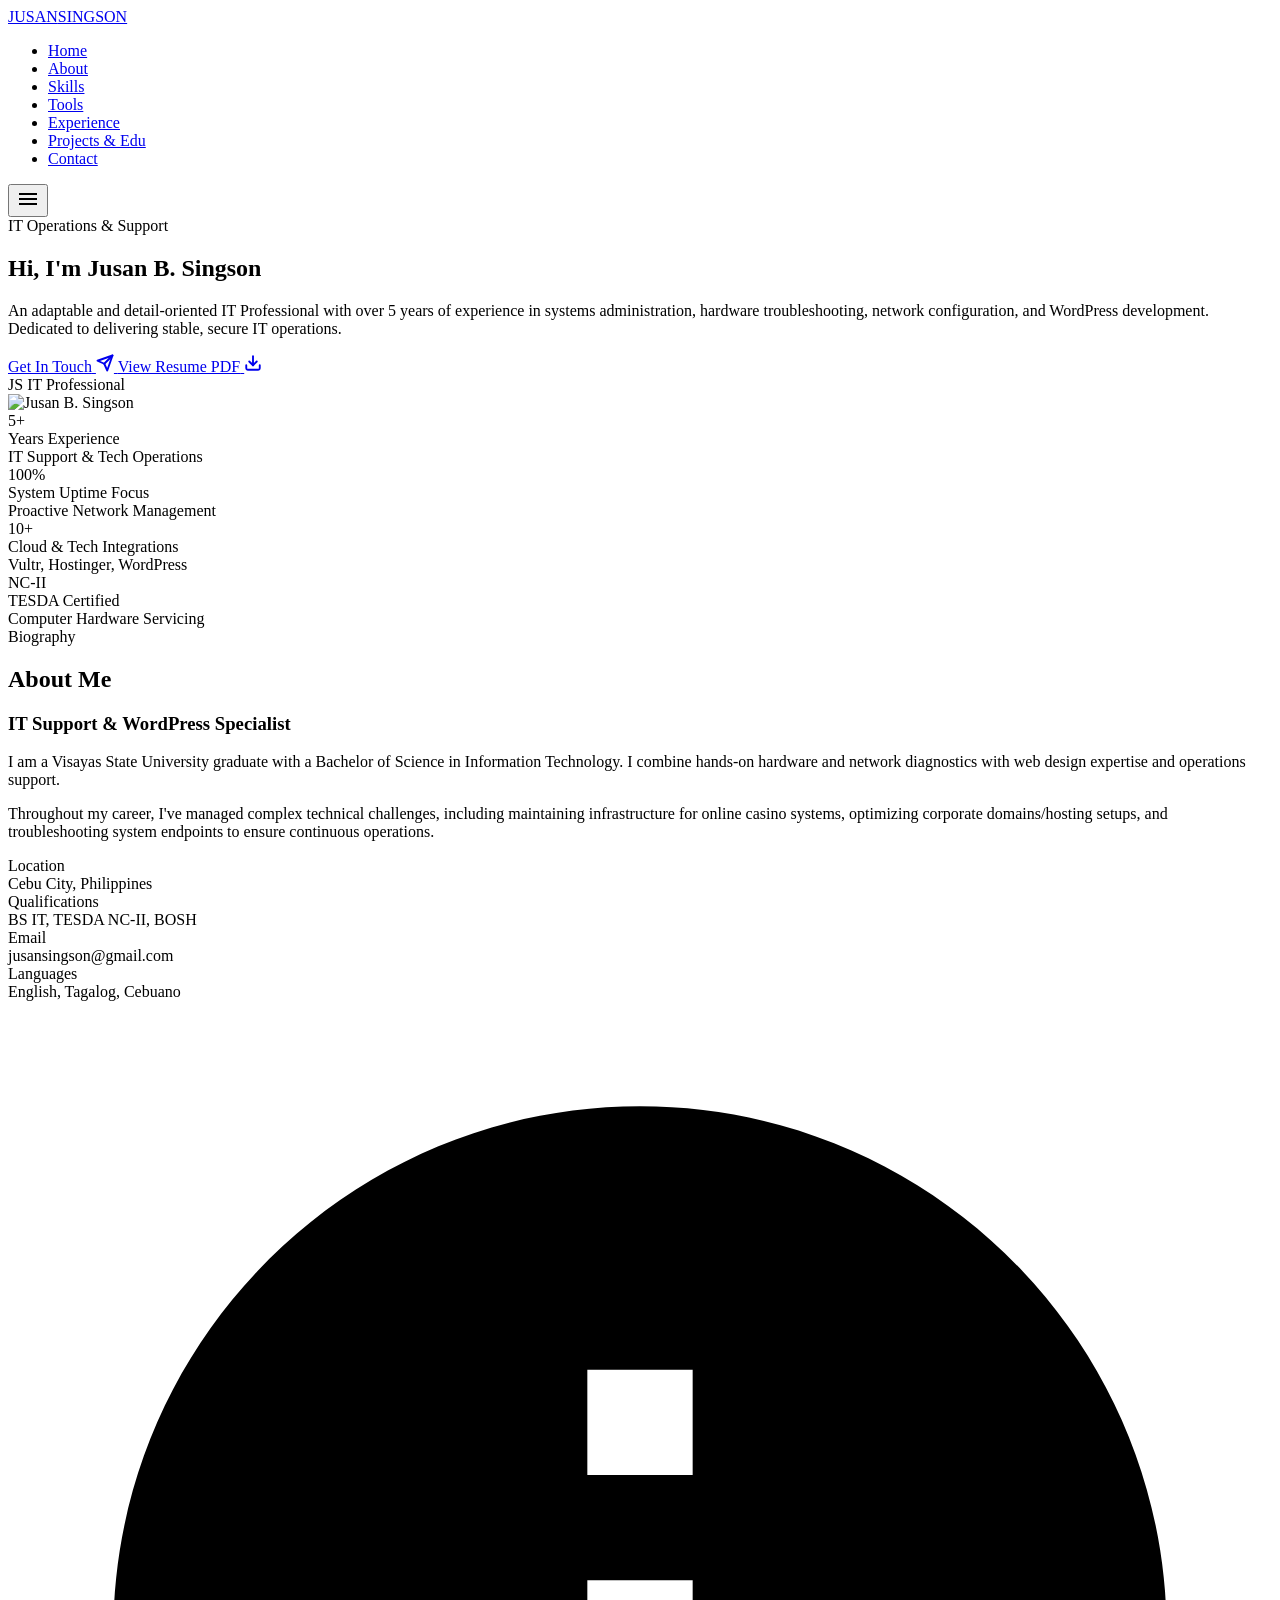
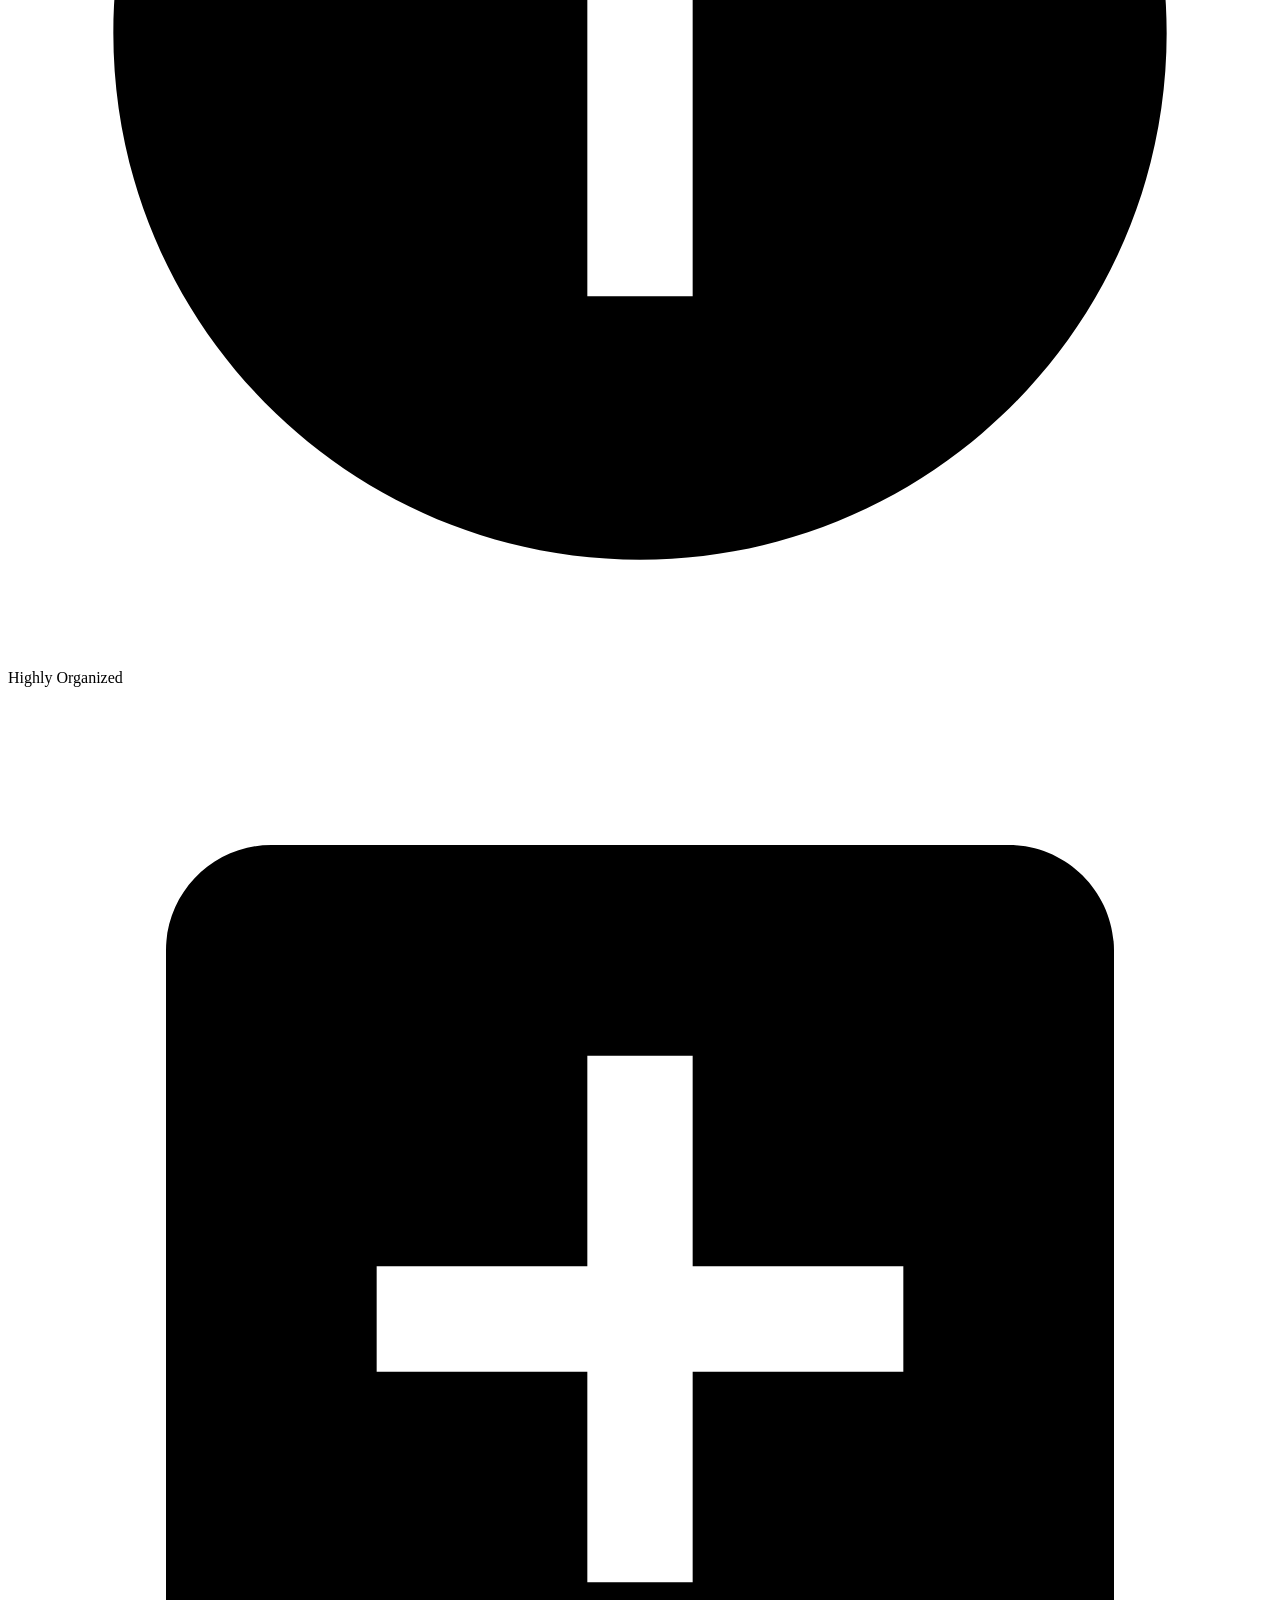
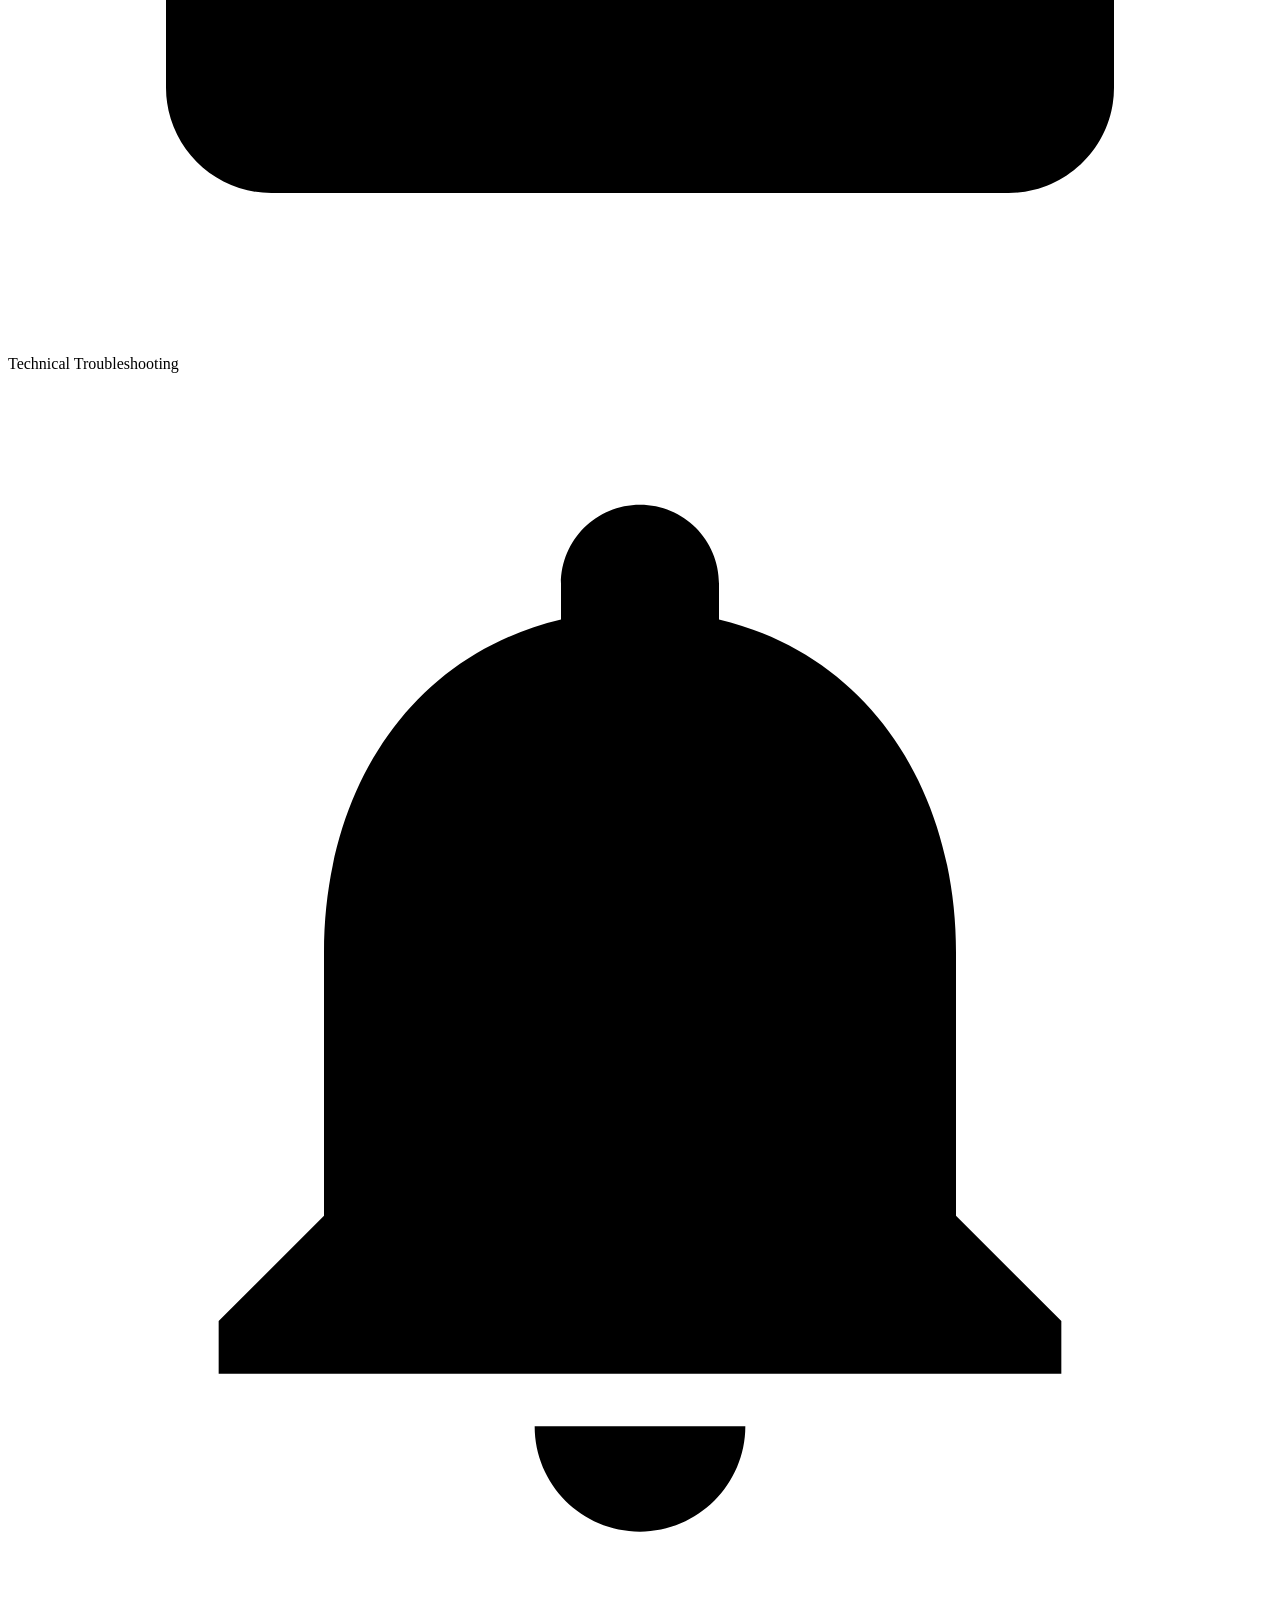
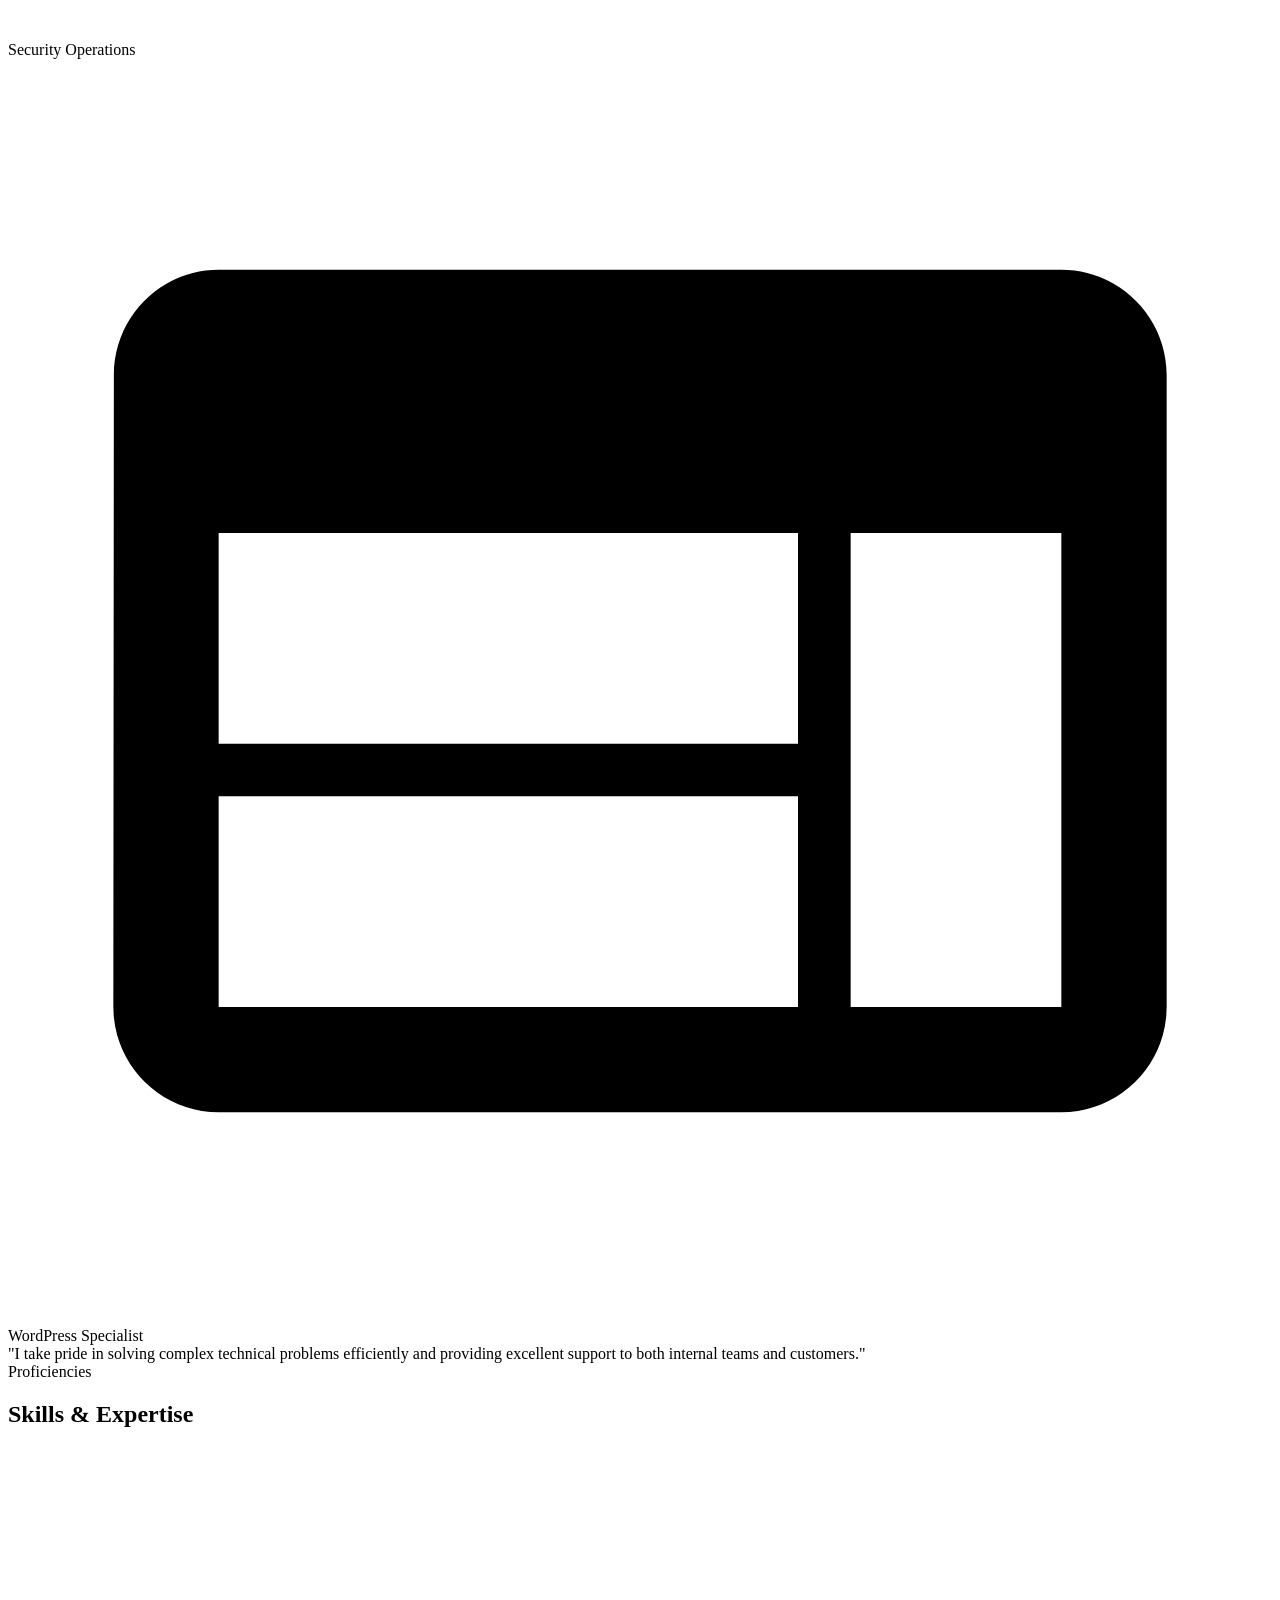
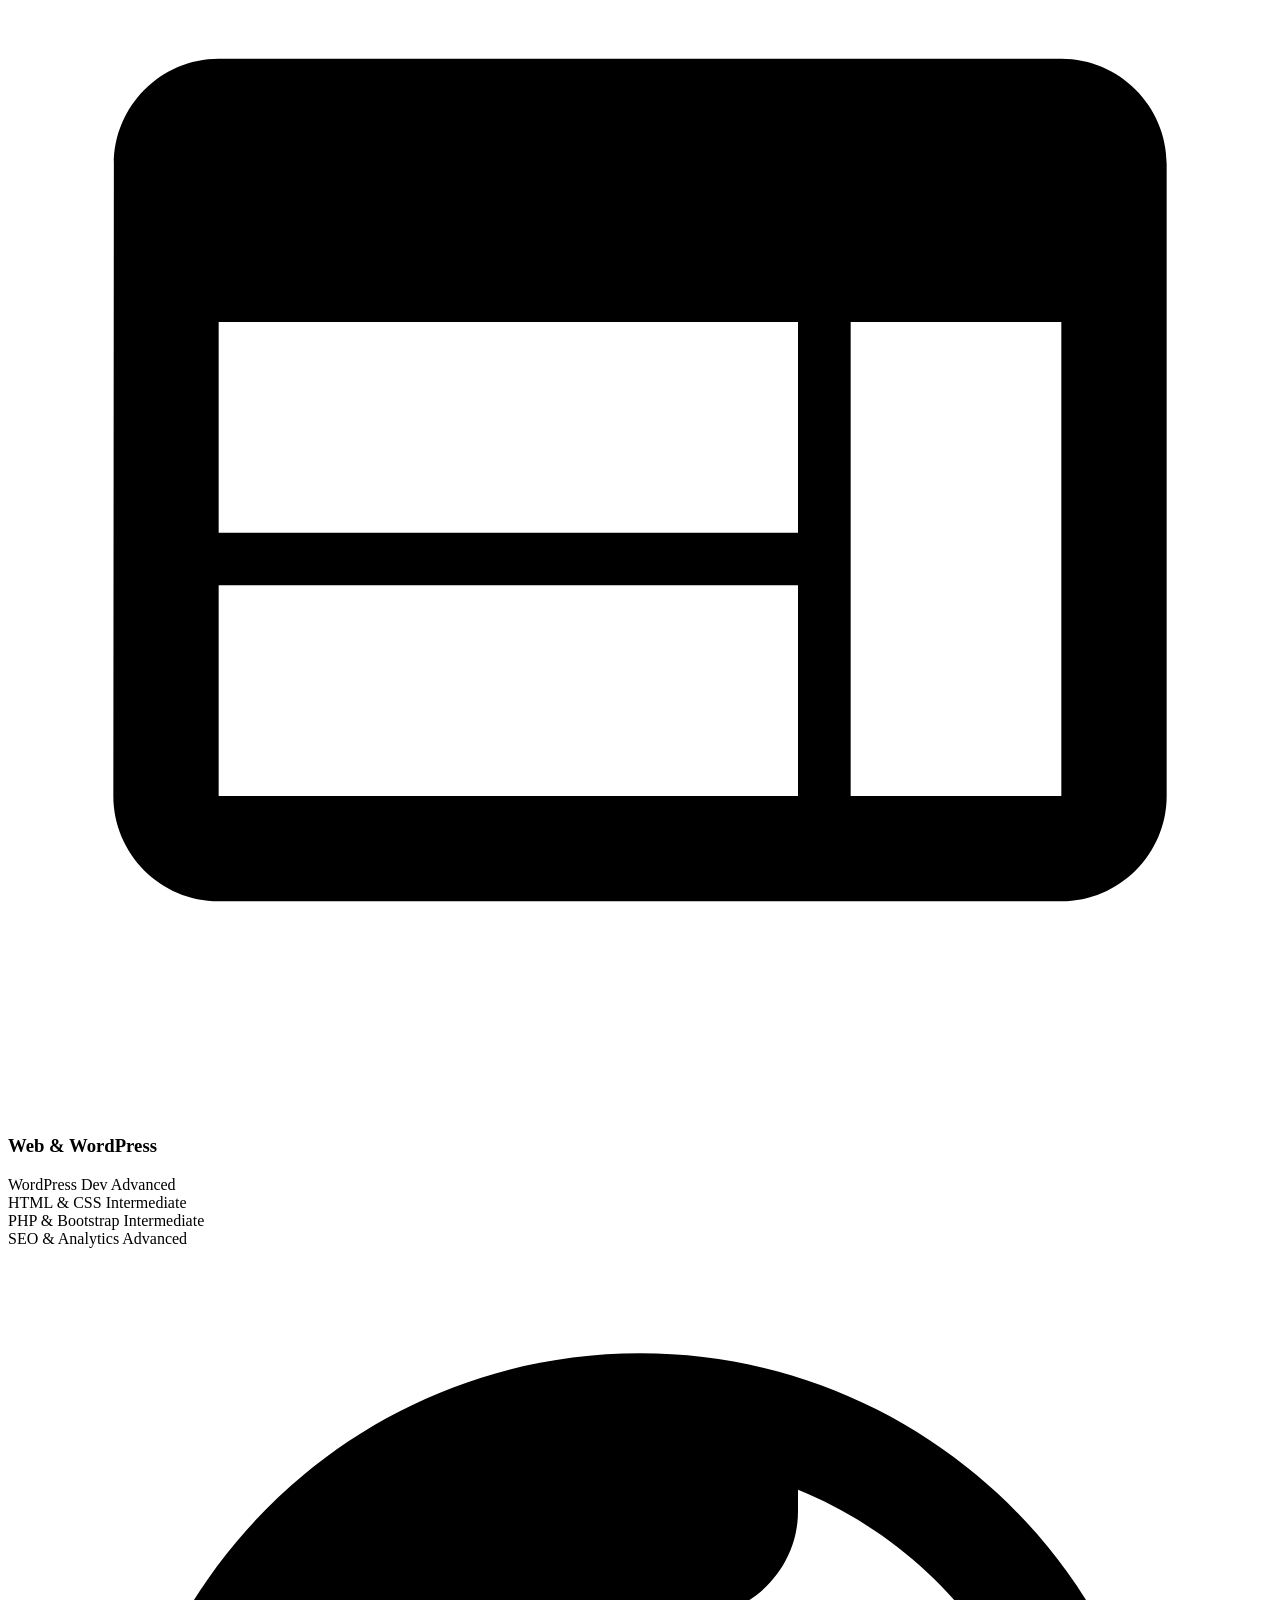
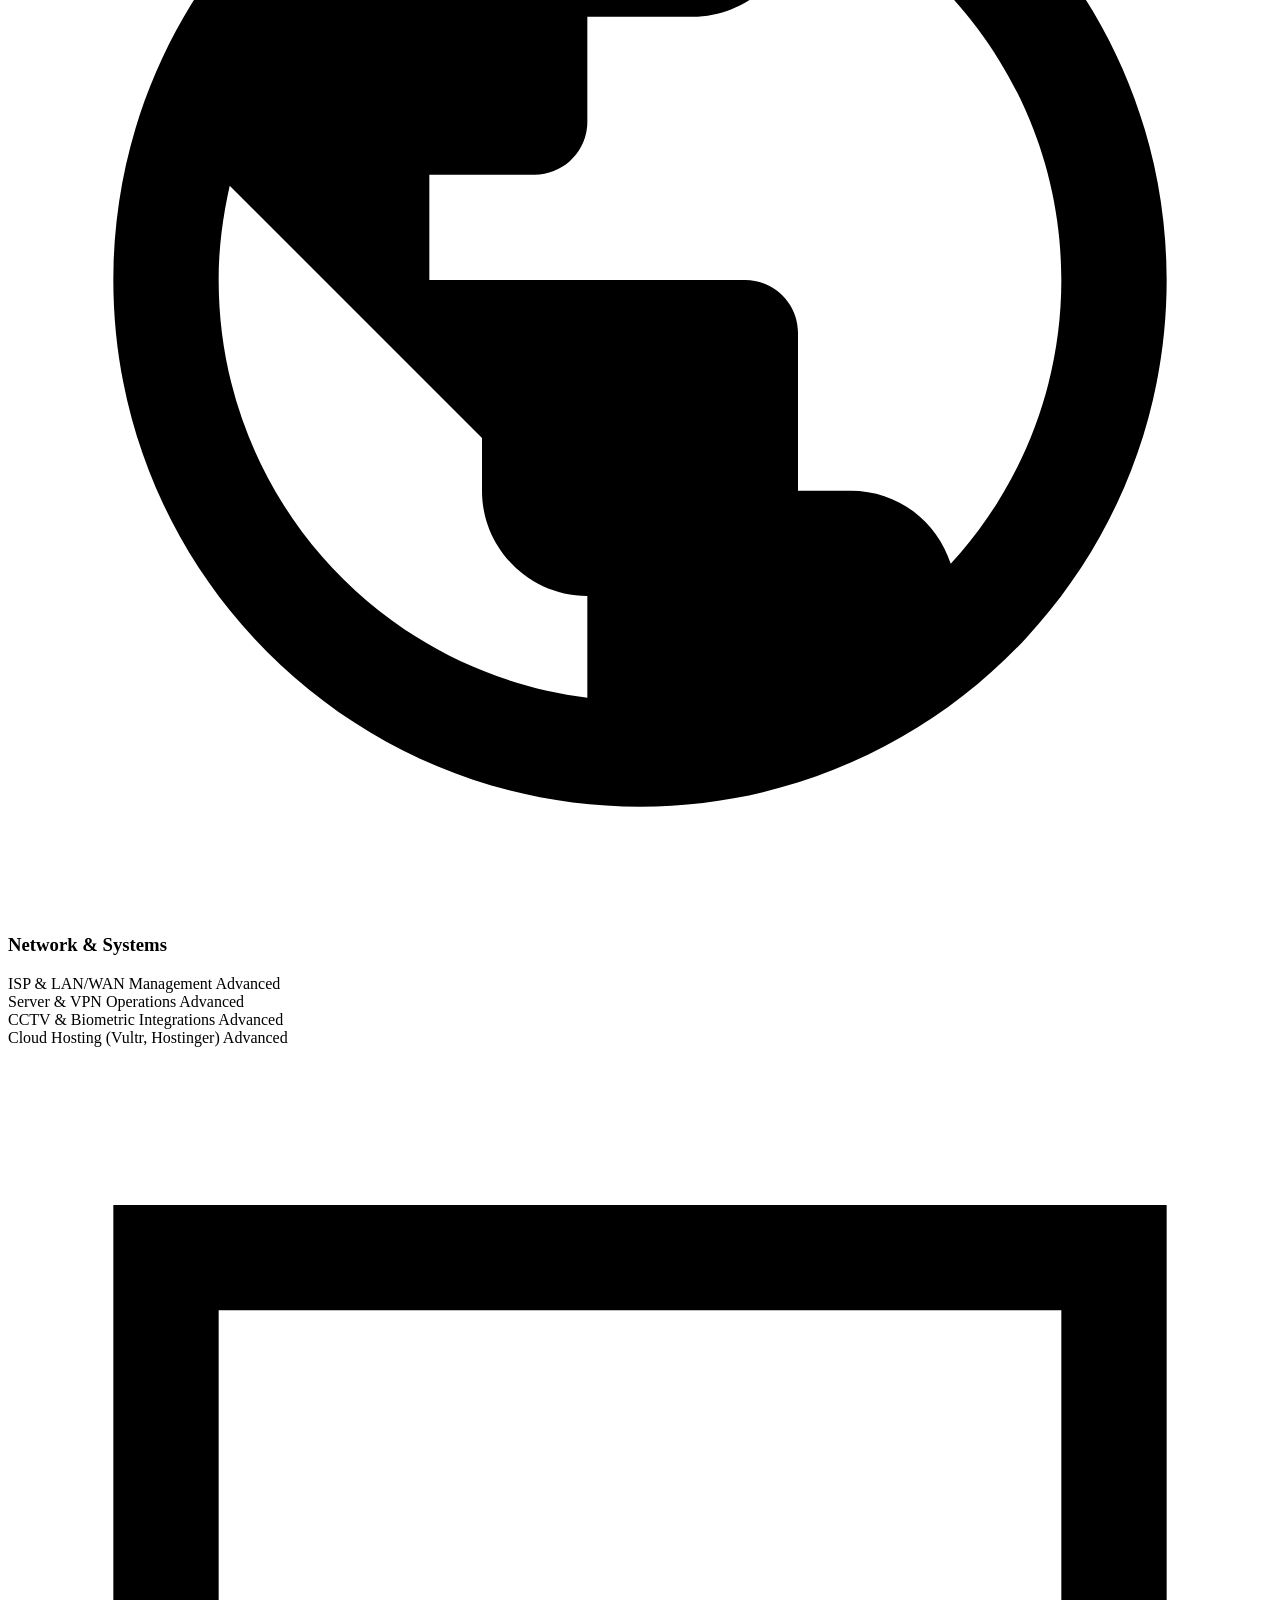
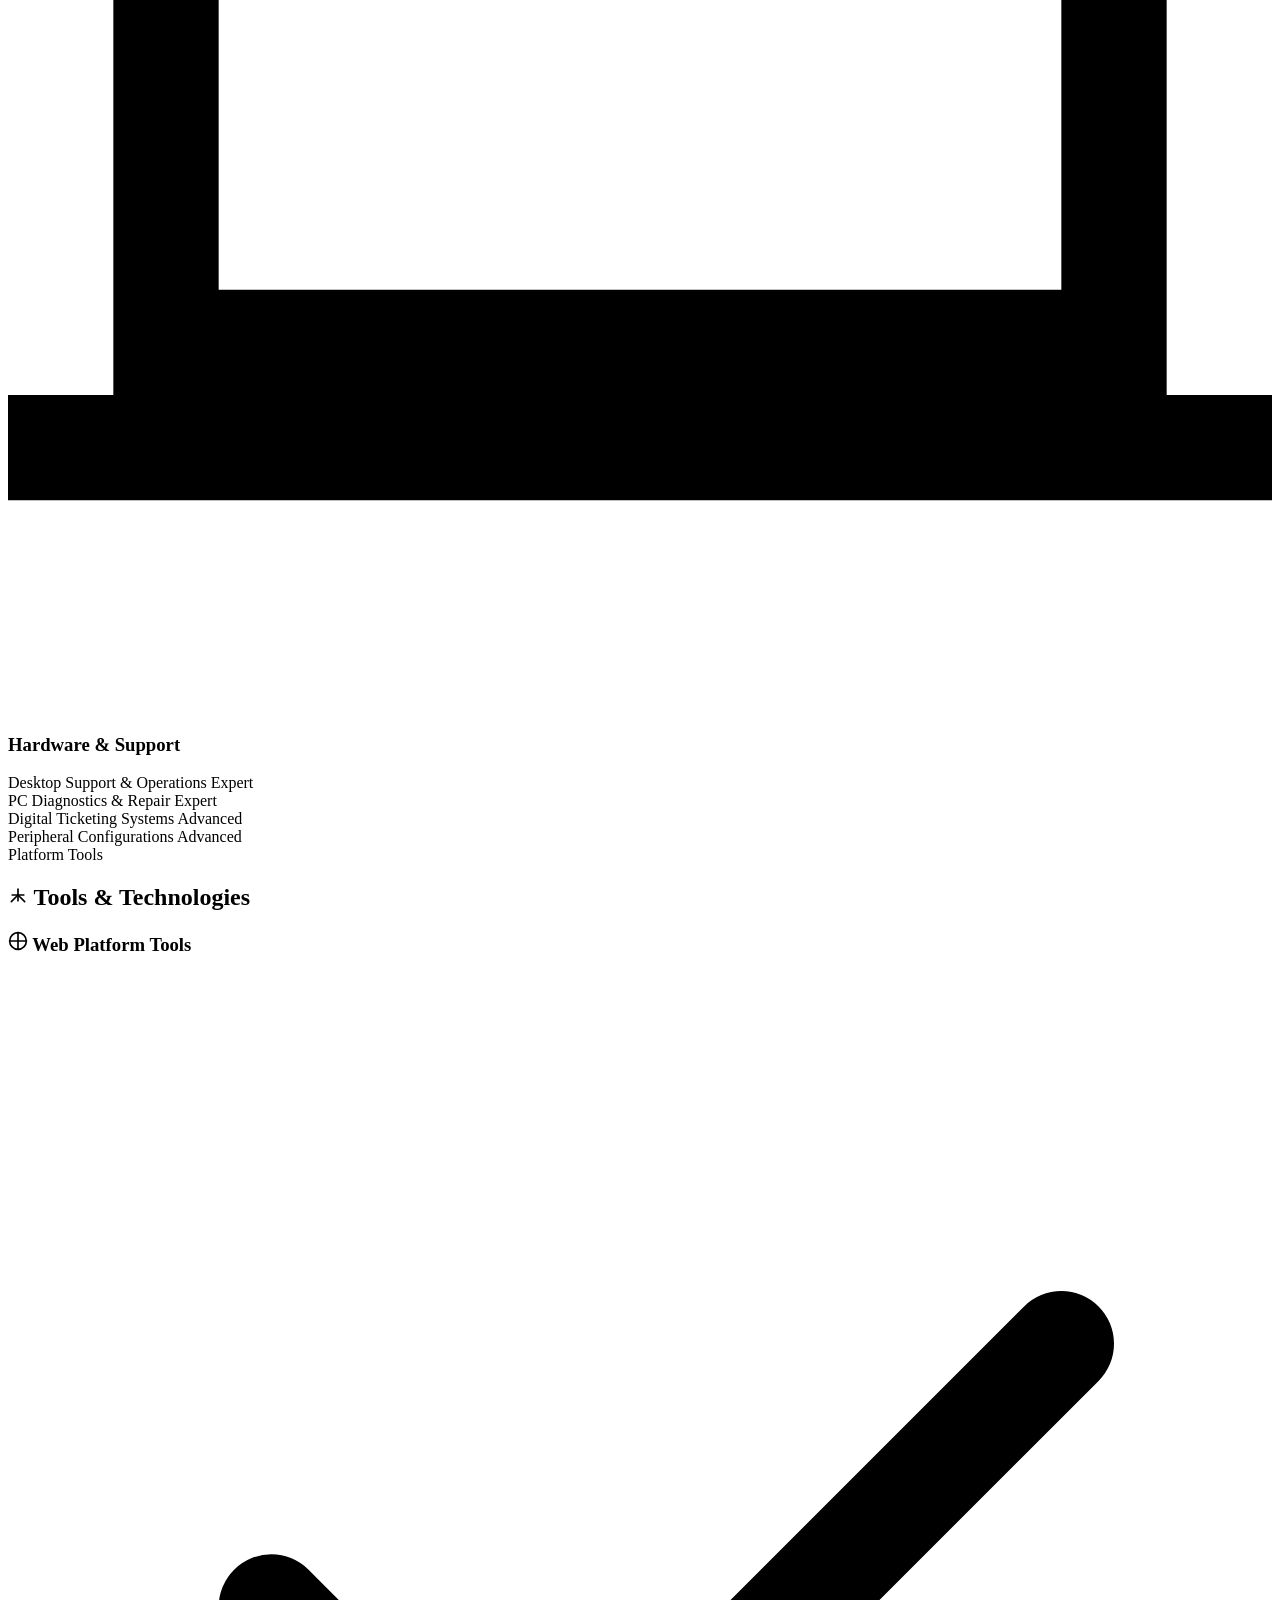
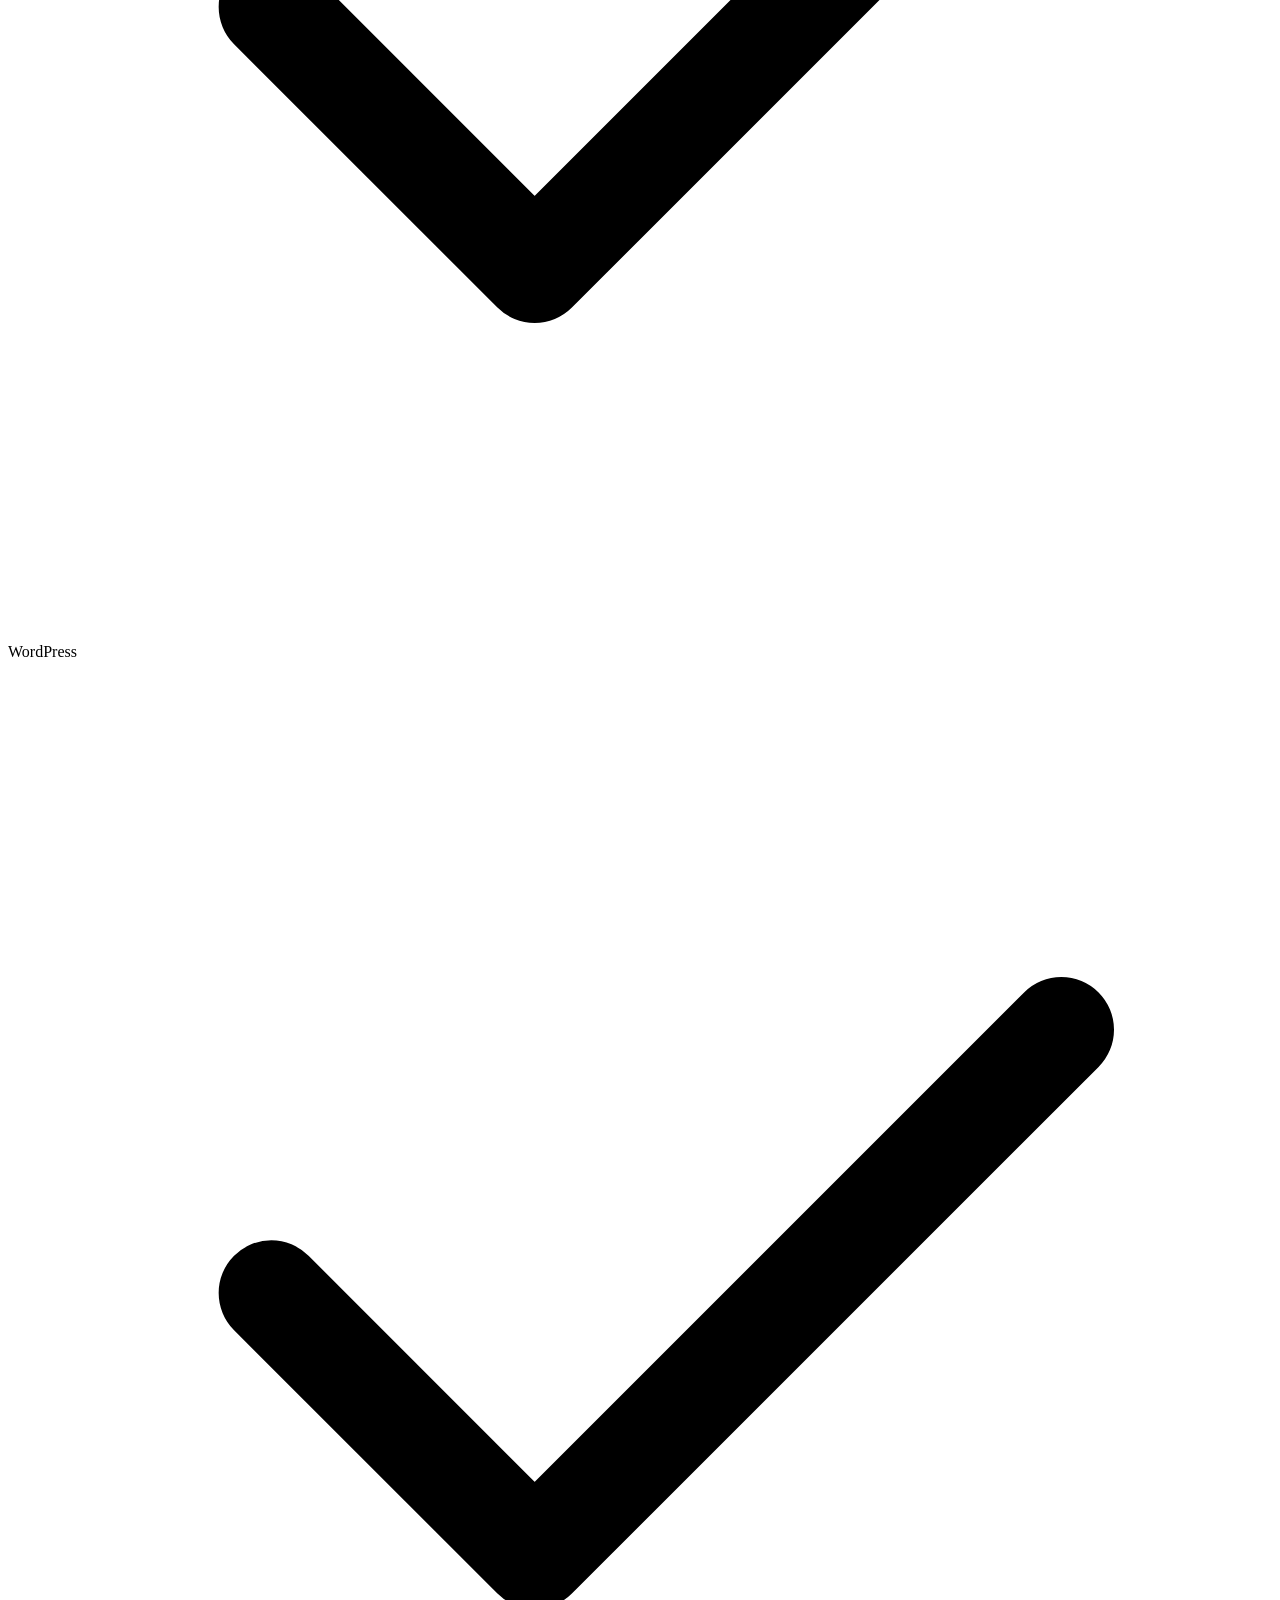
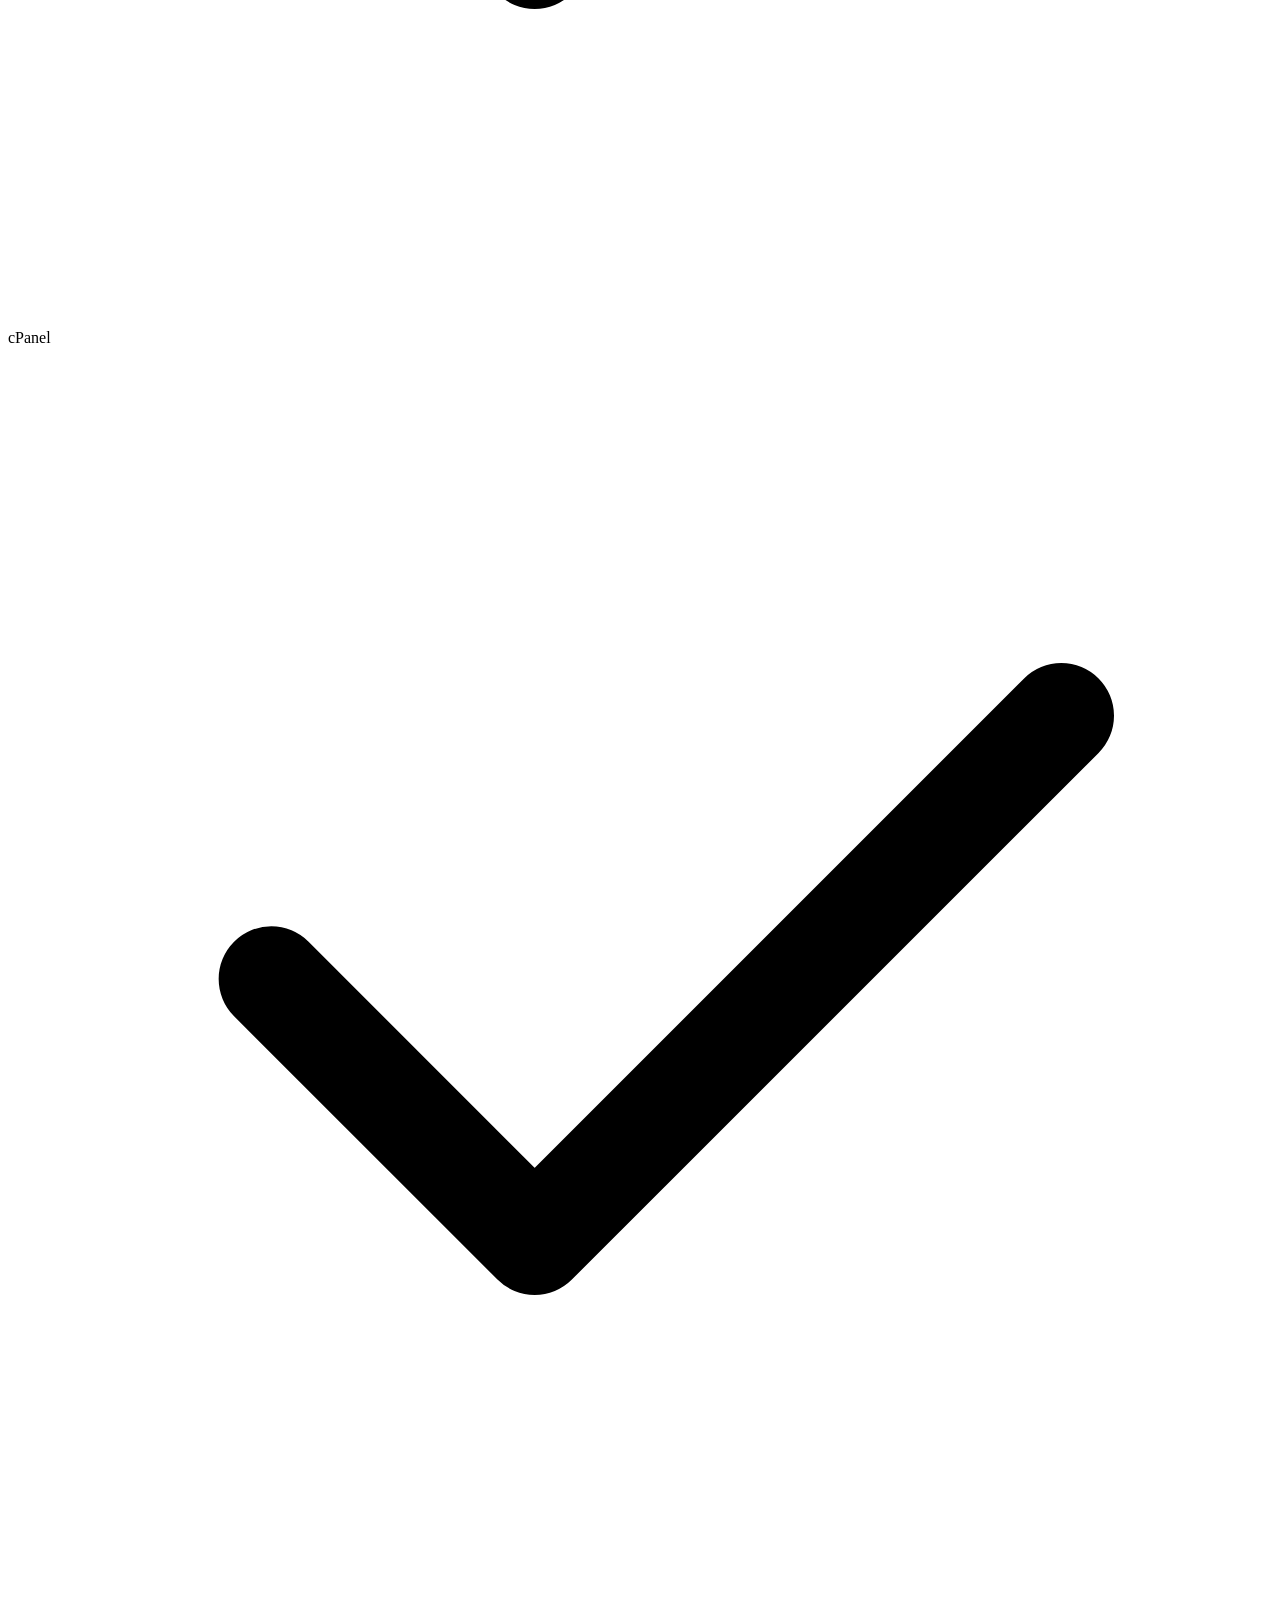
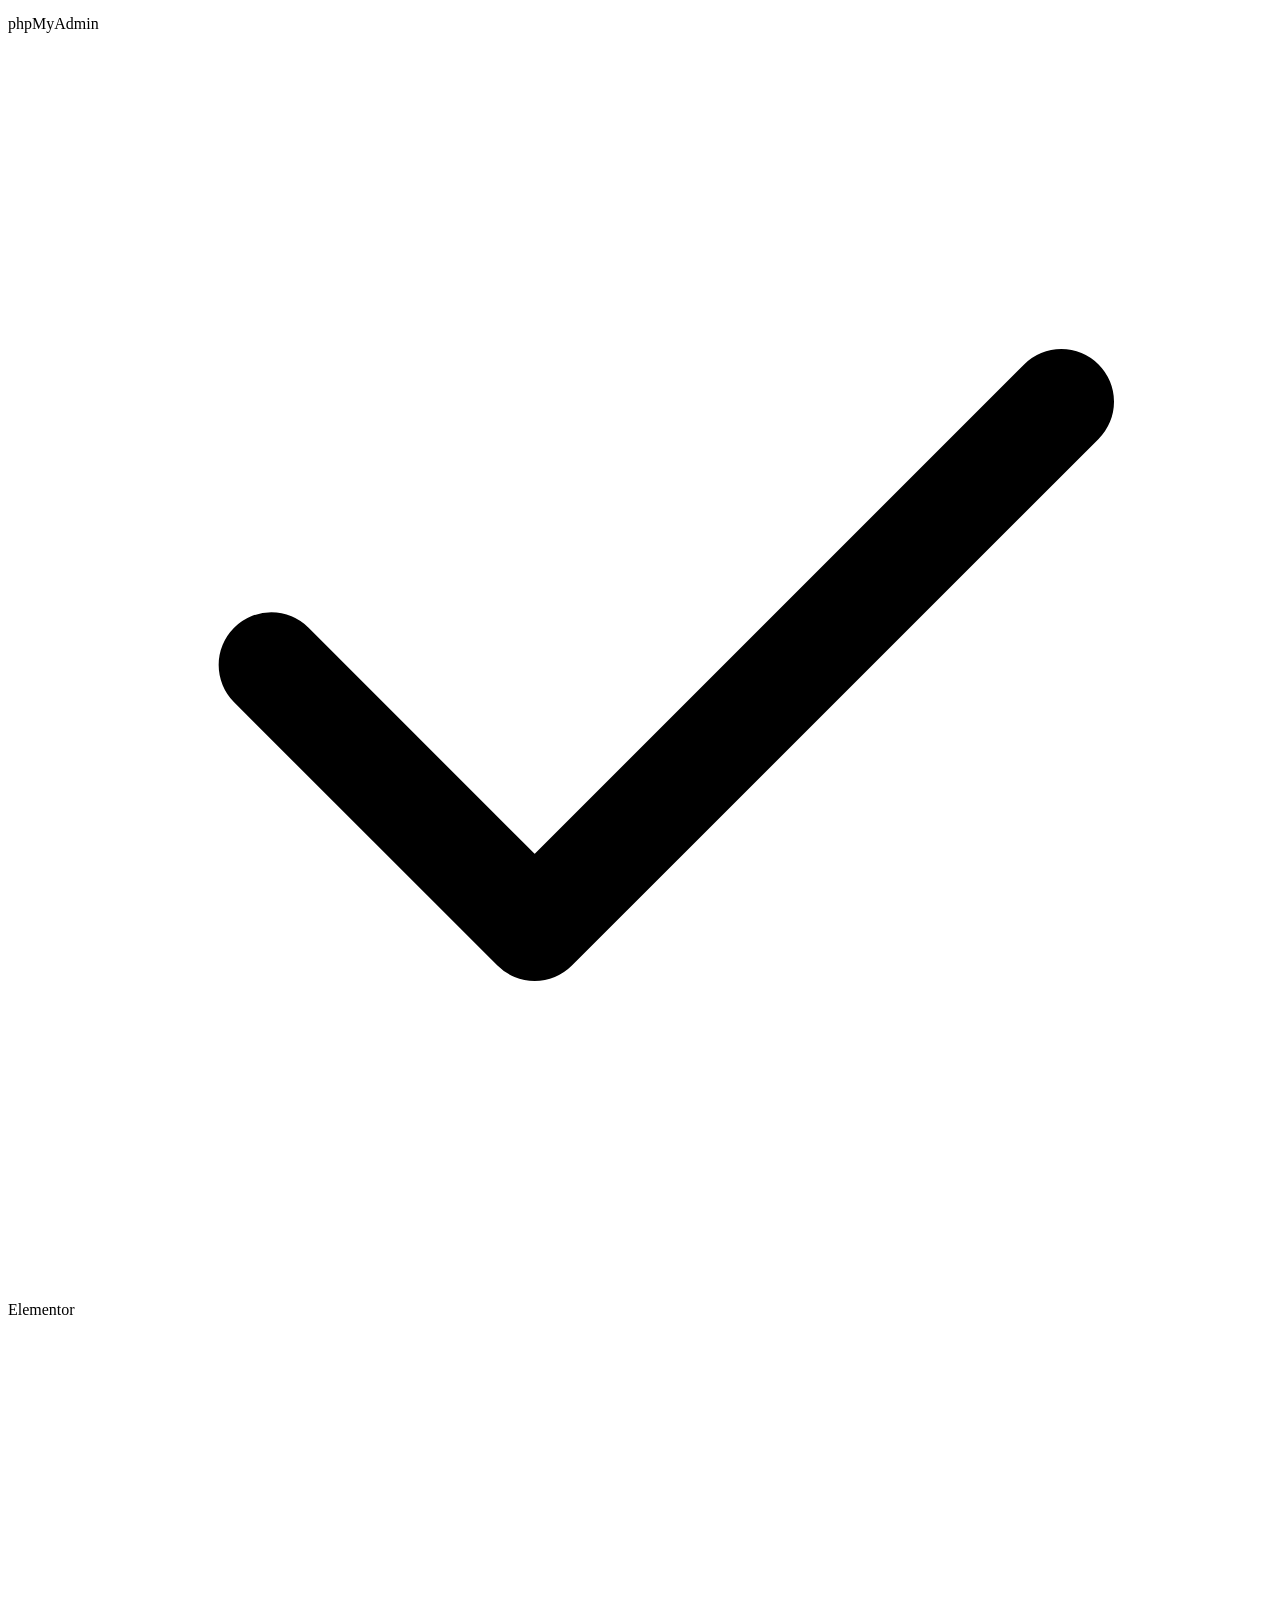
==== index.html @ 46b4c255 "Update index.html" ====
<!DOCTYPE html>
<html lang="en">
<head>
    <meta charset="UTF-8">
    <meta name="viewport" content="width=device-width, initial-scale=1.0">
    <title>Jusan B. Singson | Portfolio & Resume</title>
    <meta name="description" content="Portfolio of Jusan B. Singson, an experienced IT Professional specializing in IT support, systems administration, website management, and network operations.">
    <!-- CSS stylesheet -->
    <link rel="stylesheet" href="style.css">
</head>
<body>

    <!-- Header Navigation -->
    <header class="header" id="header">
        <div class="container">
            <a href="#hero" class="logo" id="nav-logo">
                <span>JUSAN</span>SINGSON
                <span class="logo-dot"></span>
            </a>
            
            <nav>
                <ul class="nav-menu" id="nav-menu">
                    <li><a href="#hero" class="nav-link active">Home</a></li>
                    <li><a href="#about" class="nav-link">About</a></li>
                    <li><a href="#skills" class="nav-link">Skills</a></li>
                    <li><a href="#tools" class="nav-link">Tools</a></li>
                    <li><a href="#experience" class="nav-link">Experience</a></li>
                    <li><a href="#projects" class="nav-link">Projects & Edu</a></li>
                    <li><a href="#contact" class="nav-link">Contact</a></li>
                </ul>
            </nav>
            
            <button class="nav-toggle" id="nav-toggle" aria-label="Toggle Menu">
                <svg viewBox="0 0 24 24" width="24" height="24">
                    <path d="M3 18h18v-2H3v2zm0-5h18v-2H3v2zm0-7v2h18V6H3z" fill="currentColor"/>
                </svg>
            </button>
        </div>
    </header>

    <!-- Hero Section -->
    <section class="hero" id="hero">
        <div class="container">
            <div class="hero-grid">
                <div class="hero-content">
                    <span class="hero-badge">IT Operations & Support</span>
                    <h1 class="hero-name">Hi, I'm <span>Jusan B. Singson</span></h1>
                    <div class="hero-title-typing" id="hero-title-typing">
                        <!-- Typing animation text inserted by JS -->
                        <span class="typing-text"></span><span class="typing-cursor"></span>
                    </div>
                    <p class="hero-description">
                        An adaptable and detail-oriented IT Professional with over 5 years of experience in systems administration, hardware troubleshooting, network configuration, and WordPress development. Dedicated to delivering stable, secure IT operations.
                    </p>
                    <div class="hero-ctas">
                        <a href="#contact" class="btn btn-primary" id="cta-contact">
                            <span>Get In Touch</span>
                            <svg viewBox="0 0 24 24" width="18" height="18" fill="none" stroke="currentColor" stroke-width="2.5" stroke-linecap="round" stroke-linejoin="round">
                                <line x1="22" y1="2" x2="11" y2="13"></line>
                                <polygon points="22 2 15 22 11 13 2 9 22 2"></polygon>
                            </svg>
                        </a>
                        <a href="JUSAN SINGSON - RESUME (2).pdf" class="btn btn-secondary" target="_blank" id="cta-resume">
                            <span>View Resume PDF</span>
                            <svg viewBox="0 0 24 24" width="18" height="18" fill="none" stroke="currentColor" stroke-width="2.5" stroke-linecap="round" stroke-linejoin="round">
                                <path d="M21 15v4a2 2 0 0 1-2 2H5a2 2 0 0 1-2-2v-4"></path>
                                <polyline points="7 10 12 15 17 10"></polyline>
                                <line x1="12" y1="15" x2="12" y2="3"></line>
                            </svg>
                        </a>
                    </div>
                </div>
                <div class="hero-visual">
                    <div class="avatar-wrapper">
                        <div class="avatar-inner">
                            <div class="avatar-fallback" id="avatar-fallback">
                                <span class="avatar-initials">JS</span>
                                <span class="avatar-sub">IT Professional</span>
                            </div>
                            <img src="profile.png" alt="Jusan B. Singson" class="avatar-img" id="profile-avatar">
                        </div>
                    </div>
                </div>
            </div>
        </div>
    </section>

    <!-- Quick Stats Section -->
    <div class="quick-stats container">
        <div class="stats-grid">
            <div class="stat-card">
                <div class="stat-num">5+</div>
                <div class="stat-label">Years Experience</div>
                <div class="stat-desc">IT Support & Tech Operations</div>
            </div>
            <div class="stat-card">
                <div class="stat-num">100%</div>
                <div class="stat-label">System Uptime Focus</div>
                <div class="stat-desc">Proactive Network Management</div>
            </div>
            <div class="stat-card">
                <div class="stat-num">10+</div>
                <div class="stat-label">Cloud & Tech Integrations</div>
                <div class="stat-desc">Vultr, Hostinger, WordPress</div>
            </div>
            <div class="stat-card">
                <div class="stat-num">NC-II</div>
                <div class="stat-label">TESDA Certified</div>
                <div class="stat-desc">Computer Hardware Servicing</div>
            </div>
        </div>
    </div>

    <!-- About Me Section -->
    <section class="reveal" id="about">
        <div class="container">
            <div class="section-title-wrapper">
                <span class="section-subtitle">Biography</span>
                <h2 class="section-title">About <span>Me</span></h2>
            </div>
            
            <div class="about-grid">
                <div class="about-info">
                    <h3>IT Support & WordPress Specialist</h3>
                    <p class="about-p">
                        I am a Visayas State University graduate with a Bachelor of Science in Information Technology. I combine hands-on hardware and network diagnostics with web design expertise and operations support. 
                    </p>
                    <p class="about-p">
                        Throughout my career, I've managed complex technical challenges, including maintaining infrastructure for online casino systems, optimizing corporate domains/hosting setups, and troubleshooting system endpoints to ensure continuous operations.
                    </p>
                    
                    <div class="about-details">
                        <div class="detail-item">
                            <div class="detail-label">Location</div>
                            <div class="detail-val">Cebu City, Philippines</div>
                        </div>
                        <div class="detail-item">
                            <div class="detail-label">Qualifications</div>
                            <div class="detail-val">BS IT, TESDA NC-II, BOSH</div>
                        </div>
                        <div class="detail-item">
                            <div class="detail-label">Email</div>
                            <div class="detail-val">jusansingson@gmail.com</div>
                        </div>
                        <div class="detail-item">
                            <div class="detail-label">Languages</div>
                            <div class="detail-val">English, Tagalog, Cebuano</div>
                        </div>
                    </div>
                </div>
                
                <div class="about-visual">
                    <div class="about-badge-list">
                        <div class="about-badge-item">
                            <svg viewBox="0 0 24 24"><path d="M12 2C6.48 2 2 6.48 2 12s4.48 10 10 10 10-4.48 10-10S17.52 2 12 2zm1 15h-2v-6h2v6zm0-8h-2V7h2v2z"/></svg>
                            <span>Highly Organized</span>
                        </div>
                        <div class="about-badge-item">
                            <svg viewBox="0 0 24 24"><path d="M19 3H5c-1.1 0-2 .9-2 2v14c0 1.1.9 2 2 2h14c1.1 0 2-.9 2-2V5c0-1.1-.9-2-2-2zm-2 10h-4v4h-2v-4H7v-2h4V7h2v4h4v2z"/></svg>
                            <span>Technical Troubleshooting</span>
                        </div>
                        <div class="about-badge-item">
                            <svg viewBox="0 0 24 24"><path d="M12 22c1.1 0 2-.9 2-2h-4c0 1.1.89 2 2 2zm6-6v-5c0-3.07-1.64-5.64-4.5-6.32V4c0-.83-.67-1.5-1.5-1.5s-1.5.67-1.5 1.5v.68C7.63 5.36 6 7.92 6 11v5l-2 2v1h16v-1l-2-2z"/></svg>
                            <span>Security Operations</span>
                        </div>
                        <div class="about-badge-item">
                            <svg viewBox="0 0 24 24"><path d="M20 4H4c-1.1 0-1.99.9-1.99 2L2 18c0 1.1.9 2 2 2h16c1.1 0 2-.9 2-2V6c0-1.1-.9-2-2-2zm-5 14H4v-4h11v4zm0-5H4V9h11v4zm5 5h-4V9h4v9z"/></svg>
                            <span>WordPress Specialist</span>
                        </div>
                    </div>
                    
                    <div class="about-quote">
                        "I take pride in solving complex technical problems efficiently and providing excellent support to both internal teams and customers."
                    </div>
                </div>
            </div>
        </div>
    </section>

    <!-- Skills & Expertise Section -->
    <section class="reveal" id="skills">
        <div class="container">
            <div class="section-title-wrapper">
                <span class="section-subtitle">Proficiencies</span>
                <h2 class="section-title">Skills & <span>Expertise</span></h2>
            </div>
            
            <div class="skills-grid">
                <!-- Category 1 -->
                <div class="skill-category-card">
                    <div class="skill-card-icon">
                        <svg viewBox="0 0 24 24"><path d="M20 4H4c-1.1 0-1.99.9-1.99 2L2 18c0 1.1.9 2 2 2h16c1.1 0 2-.9 2-2V6c0-1.1-.9-2-2-2zm-5 14H4v-4h11v4zm0-5H4V9h11v4zm5 5h-4V9h4v9z" fill="currentColor"/></svg>
                    </div>
                    <h3 class="skill-category-title">Web & WordPress</h3>
                    <div class="skill-list">
                        <div class="skill-item">
                            <div class="skill-info">
                                <span class="skill-name">WordPress Dev</span>
                                <span class="skill-level">Advanced</span>
                            </div>
                            <div class="skill-bar-bg"><div class="skill-bar-fill" data-width="90%"></div></div>
                        </div>
                        <div class="skill-item">
                            <div class="skill-info">
                                <span class="skill-name">HTML & CSS</span>
                                <span class="skill-level">Intermediate</span>
                            </div>
                            <div class="skill-bar-bg"><div class="skill-bar-fill" data-width="85%"></div></div>
                        </div>
                        <div class="skill-item">
                            <div class="skill-info">
                                <span class="skill-name">PHP & Bootstrap</span>
                                <span class="skill-level">Intermediate</span>
                            </div>
                            <div class="skill-bar-bg"><div class="skill-bar-fill" data-width="70%"></div></div>
                        </div>
                        <div class="skill-item">
                            <div class="skill-info">
                                <span class="skill-name">SEO & Analytics</span>
                                <span class="skill-level">Advanced</span>
                            </div>
                            <div class="skill-bar-bg"><div class="skill-bar-fill" data-width="80%"></div></div>
                        </div>
                    </div>
                </div>

                <!-- Category 2 -->
                <div class="skill-category-card alt">
                    <div class="skill-card-icon alt">
                        <svg viewBox="0 0 24 24"><path d="M12 2C6.48 2 2 6.48 2 12s4.48 10 10 10 10-4.48 10-10S17.52 2 12 2zm-1 17.93c-3.95-.49-7-3.85-7-7.93 0-.62.08-1.21.21-1.79L9 15v1c0 1.1.9 2 2 2v1.93zm6.9-2.54c-.26-.81-1-1.39-1.9-1.39h-1v-3c0-.55-.45-1-1-1H8v-2h2c.55 0 1-.45 1-1V7h2c1.1 0 2-.9 2-2v-.41c2.93 1.19 5 4.06 5 7.41 0 2.08-.8 3.97-2.1 5.39z" fill="currentColor"/></svg>
                    </div>
                    <h3 class="skill-category-title">Network & Systems</h3>
                    <div class="skill-list">
                        <div class="skill-item">
                            <div class="skill-info">
                                <span class="skill-name">ISP & LAN/WAN Management</span>
                                <span class="skill-level">Advanced</span>
                            </div>
                            <div class="skill-bar-bg"><div class="skill-bar-fill" data-width="90%"></div></div>
                        </div>
                        <div class="skill-item">
                            <div class="skill-info">
                                <span class="skill-name">Server & VPN Operations</span>
                                <span class="skill-level">Advanced</span>
                            </div>
                            <div class="skill-bar-bg"><div class="skill-bar-fill" data-width="85%"></div></div>
                        </div>
                        <div class="skill-item">
                            <div class="skill-info">
                                <span class="skill-name">CCTV & Biometric Integrations</span>
                                <span class="skill-level">Advanced</span>
                            </div>
                            <div class="skill-bar-bg"><div class="skill-bar-fill" data-width="95%"></div></div>
                        </div>
                        <div class="skill-item">
                            <div class="skill-info">
                                <span class="skill-name">Cloud Hosting (Vultr, Hostinger)</span>
                                <span class="skill-level">Advanced</span>
                            </div>
                            <div class="skill-bar-bg"><div class="skill-bar-fill" data-width="80%"></div></div>
                        </div>
                    </div>
                </div>

                <!-- Category 3 -->
                <div class="skill-category-card">
                    <div class="skill-card-icon">
                        <svg viewBox="0 0 24 24"><path d="M22 18V3H2v15H0v2h24v-2h-2zM4 5h16v11H4V5z" fill="currentColor"/></svg>
                    </div>
                    <h3 class="skill-category-title">Hardware & Support</h3>
                    <div class="skill-list">
                        <div class="skill-item">
                            <div class="skill-info">
                                <span class="skill-name">Desktop Support & Operations</span>
                                <span class="skill-level">Expert</span>
                            </div>
                            <div class="skill-bar-bg"><div class="skill-bar-fill" data-width="95%"></div></div>
                        </div>
                        <div class="skill-item">
                            <div class="skill-info">
                                <span class="skill-name">PC Diagnostics & Repair</span>
                                <span class="skill-level">Expert</span>
                            </div>
                            <div class="skill-bar-bg"><div class="skill-bar-fill" data-width="95%"></div></div>
                        </div>
                        <div class="skill-item">
                            <div class="skill-info">
                                <span class="skill-name">Digital Ticketing Systems</span>
                                <span class="skill-level">Advanced</span>
                            </div>
                            <div class="skill-bar-bg"><div class="skill-bar-fill" data-width="88%"></div></div>
                        </div>
                        <div class="skill-item">
                            <div class="skill-info">
                                <span class="skill-name">Peripheral Configurations</span>
                                <span class="skill-level">Advanced</span>
                            </div>
                            <div class="skill-bar-bg"><div class="skill-bar-fill" data-width="90%"></div></div>
                        </div>
                    </div>
                </div>
            </div>
        </div>
    </section>

    <!-- Tools Section -->
    <section class="reveal" id="tools">
        <div class="container">
            <div class="section-title-wrapper">
                <span class="section-subtitle">Platform Tools</span>
                <h2 class="section-title">
                    <span class="section-title-icon">
                        <svg viewBox="0 0 24 24" width="20" height="20" fill="none" stroke="currentColor" stroke-width="2" stroke-linecap="round" stroke-linejoin="round">
                            <path d="M5 12h14"></path>
                            <path d="M12 5v14"></path>
                            <path d="M12 12l8 8"></path>
                            <path d="M12 12l-8 8"></path>
                        </svg>
                    </span>
                    Tools & <span>Technologies</span>
                </h2>
            </div>

            <div class="tools-grid">
                <div class="tool-card">
                    <h3 class="tool-card-title">
                        <span class="tool-card-icon">
                            <svg viewBox="0 0 24 24" width="20" height="20" fill="none" stroke="currentColor" stroke-width="2" stroke-linecap="round" stroke-linejoin="round">
                                <circle cx="12" cy="12" r="10"></circle>
                                <path d="M2 12h20"></path>
                                <path d="M12 2v20"></path>
                            </svg>
                        </span>
                        Web Platform Tools
                    </h3>
                    <div class="tool-list">
                        <span class="tool-badge"><svg viewBox="0 0 24 24"><path d="M5 12l5 5L20 7" fill="none" stroke="currentColor" stroke-width="2" stroke-linecap="round" stroke-linejoin="round"/></svg><span>WordPress</span></span>
                        <span class="tool-badge"><svg viewBox="0 0 24 24"><path d="M5 12l5 5L20 7" fill="none" stroke="currentColor" stroke-width="2" stroke-linecap="round" stroke-linejoin="round"/></svg><span>cPanel</span></span>
                        <span class="tool-badge"><svg viewBox="0 0 24 24"><path d="M5 12l5 5L20 7" fill="none" stroke="currentColor" stroke-width="2" stroke-linecap="round" stroke-linejoin="round"/></svg><span>phpMyAdmin</span></span>
                        <span class="tool-badge"><svg viewBox="0 0 24 24"><path d="M5 12l5 5L20 7" fill="none" stroke="currentColor" stroke-width="2" stroke-linecap="round" stroke-linejoin="round"/></svg><span>Elementor</span></span>
                        <span class="tool-badge"><svg viewBox="0 0 24 24"><path d="M5 12l5 5L20 7" fill="none" stroke="currentColor" stroke-width="2" stroke-linecap="round" stroke-linejoin="round"/></svg><span>WooCommerce</span></span>
                    </div>
                </div>
                <div class="tool-card">
                    <h3 class="tool-card-title">
                        <span class="tool-card-icon">
                            <svg viewBox="0 0 24 24" width="20" height="20" fill="none" stroke="currentColor" stroke-width="2" stroke-linecap="round" stroke-linejoin="round">
                                <polyline points="16 18 22 12 16 6"></polyline>
                                <polyline points="8 6 2 12 8 18"></polyline>
                                <line x1="2" y1="12" x2="22" y2="12"></line>
                            </svg>
                        </span>
                        Development & Deployment
                    </h3>
                    <div class="tool-list">
                        <span class="tool-badge"><svg viewBox="0 0 24 24"><path d="M5 12l5 5L20 7" fill="none" stroke="currentColor" stroke-width="2" stroke-linecap="round" stroke-linejoin="round"/></svg><span>VS Code</span></span>
                        <span class="tool-badge"><svg viewBox="0 0 24 24"><path d="M5 12l5 5L20 7" fill="none" stroke="currentColor" stroke-width="2" stroke-linecap="round" stroke-linejoin="round"/></svg><span>Git / GitHub</span></span>
                        <span class="tool-badge"><svg viewBox="0 0 24 24"><path d="M5 12l5 5L20 7" fill="none" stroke="currentColor" stroke-width="2" stroke-linecap="round" stroke-linejoin="round"/></svg><span>Bootstrap</span></span>
                        <span class="tool-badge"><svg viewBox="0 0 24 24"><path d="M5 12l5 5L20 7" fill="none" stroke="currentColor" stroke-width="2" stroke-linecap="round" stroke-linejoin="round"/></svg><span>Google Analytics</span></span>
                        <span class="tool-badge"><svg viewBox="0 0 24 24"><path d="M5 12l5 5L20 7" fill="none" stroke="currentColor" stroke-width="2" stroke-linecap="round" stroke-linejoin="round"/></svg><span>Cloudflare</span></span>
                        <span class="tool-badge"><svg viewBox="0 0 24 24"><path d="M5 12l5 5L20 7" fill="none" stroke="currentColor" stroke-width="2" stroke-linecap="round" stroke-linejoin="round"/></svg><span>Microsoft Office</span></span>
                        <span class="tool-badge"><svg viewBox="0 0 24 24"><path d="M5 12l5 5L20 7" fill="none" stroke="currentColor" stroke-width="2" stroke-linecap="round" stroke-linejoin="round"/></svg><span>Video Editing</span></span>
                    </div>
                </div>
                <div class="tool-card">
                    <h3 class="tool-card-title">
                        <span class="tool-card-icon">
                            <svg viewBox="0 0 24 24" width="20" height="20" fill="none" stroke="currentColor" stroke-width="2" stroke-linecap="round" stroke-linejoin="round">
                                <rect x="3" y="4" width="18" height="6" rx="2"></rect>
                                <rect x="3" y="14" width="18" height="6" rx="2"></rect>
                                <circle cx="7" cy="7" r="1"></circle>
                                <circle cx="7" cy="17" r="1"></circle>
                            </svg>
                        </span>
                        Systems & Support
                    </h3>
                    <div class="tool-list">
                        <span class="tool-badge"><svg viewBox="0 0 24 24"><path d="M5 12l5 5L20 7" fill="none" stroke="currentColor" stroke-width="2" stroke-linecap="round" stroke-linejoin="round"/></svg><span>Windows Server</span></span>
                        <span class="tool-badge"><svg viewBox="0 0 24 24"><path d="M5 12l5 5L20 7" fill="none" stroke="currentColor" stroke-width="2" stroke-linecap="round" stroke-linejoin="round"/></svg><span>Linux</span></span>
                        <span class="tool-badge"><svg viewBox="0 0 24 24"><path d="M5 12l5 5L20 7" fill="none" stroke="currentColor" stroke-width="2" stroke-linecap="round" stroke-linejoin="round"/></svg><span>PuTTY</span></span>
                        <span class="tool-badge"><svg viewBox="0 0 24 24"><path d="M5 12l5 5L20 7" fill="none" stroke="currentColor" stroke-width="2" stroke-linecap="round" stroke-linejoin="round"/></svg><span>WinSCP</span></span>
                        <span class="tool-badge"><svg viewBox="0 0 24 24"><path d="M5 12l5 5L20 7" fill="none" stroke="currentColor" stroke-width="2" stroke-linecap="round" stroke-linejoin="round"/></svg><span>TeamViewer</span></span>
                    </div>
                </div>
            </div>
        </div>
    </section>

    <!-- Work Experience Section -->
    <section class="reveal" id="experience">
        <div class="container">
            <div class="section-title-wrapper">
                <span class="section-subtitle">Career Path</span>
                <h2 class="section-title">Work <span>Experience</span></h2>
            </div>
            
            <div class="experience-layout">
                <div class="timeline">
                    
                    <!-- Job 1 -->
                    <div class="timeline-item active">
                        <div class="timeline-dot"></div>
                        <div class="experience-card expanded" id="job-bposeats">
                            <div class="experience-header">
                                <div>
                                    <h3 class="job-role">L1 IT Desktop Support / Operations</h3>
                                    <div class="job-company">Channel Info Tech <span>- BPOSEATS.COM</span></div>
                                </div>
                                <span class="job-duration">June 2023 - Present</span>
                            </div>
                            <p class="job-summary">
                                Maintaining computer systems, equipment, and peripherals for multi-site BPO operations. Providing desktop engineering, active diagnostics, and client-facing ticket resolutions.
                            </p>
                            <button class="experience-details-toggle" aria-label="Toggle details">
                                <span>Duties & Achievements</span>
                                <svg viewBox="0 0 24 24"><path d="M7 10l5 5 5-5z"/></svg>
                            </button>
                            
                            <div class="experience-details-content">
                                <div class="exp-detail-section">
                                    <h4 class="exp-detail-title">Hardware & Software</h4>
                                    <ul class="exp-list">
                                        <li class="exp-list-item">Maintain BPOSEATS computer systems, equipment, and peripherals as requested.</li>
                                        <li class="exp-list-item">Provide technical support, troubleshooting, and upgrading of computer hardware, server, security, and surveillance systems.</li>
                                        <li class="exp-list-item">Set up PC system user accounts for internal and external clients.</li>
                                        <li class="exp-list-item">Track and resolve technical queries submitted via digital ticketing platform.</li>
                                    </ul>
                                </div>
                                <div class="exp-detail-section">
                                    <h4 class="exp-detail-title">Network & Admin</h4>
                                    <ul class="exp-list">
                                        <li class="exp-list-item">Monitor and audit primary/backup ISP and network equipment.</li>
                                        <li class="exp-list-item">Conduct routine hardware inventory logging and monitor equipment under warranty.</li>
                                        <li class="exp-list-item">Liaise directly with IT hardware suppliers for repairs and procurement.</li>
                                    </ul>
                                </div>
                            </div>
                        </div>
                    </div>

                    <!-- Job 2 -->
                    <div class="timeline-item">
                        <div class="timeline-dot"></div>
                        <div class="experience-card" id="job-ebellagio">
                            <div class="experience-header">
                                <div>
                                    <h3 class="job-role">IT Support & WordPress Specialist</h3>
                                    <div class="job-company">E-Bellagio Corp & Korphil Corp <span>- Online Casino IT Services</span></div>
                                </div>
                                <span class="job-duration">June 2021 - June 2023</span>
                            </div>
                            <p class="job-summary">
                                Supported digital gaming infrastructure while leading web operations, design campaigns, SEO initiatives, and transaction fraud analysis.
                            </p>
                            <button class="experience-details-toggle" aria-label="Toggle details">
                                <span>Duties & Achievements</span>
                                <svg viewBox="0 0 24 24"><path d="M7 10l5 5 5-5z"/></svg>
                            </button>
                            
                            <div class="experience-details-content">
                                <div class="exp-detail-section">
                                    <h4 class="exp-detail-title">IT & Infrastructure Support</h4>
                                    <ul class="exp-list">
                                        <li class="exp-list-item">Maintained network security systems, VPN endpoints, and system user access logs.</li>
                                        <li class="exp-list-item">Handled system upgrades, diagnostics, and server stability monitoring.</li>
                                    </ul>
                                </div>
                                <div class="exp-detail-section">
                                    <h4 class="exp-detail-title">WordPress, Web Design & Marketing</h4>
                                    <ul class="exp-list">
                                        <li class="exp-list-item">Developed, designed, and deployed core landing pages and promotional WordPress templates.</li>
                                        <li class="exp-list-item">Configured cloud domains, hosting servers, CDN plugins, and DNS parameters.</li>
                                        <li class="exp-list-item">Authored blog posts optimized for search engines (SEO) and monitored Google Analytics behavior.</li>
                                        <li class="exp-list-item">Designed static/animated digital ad banners, newsletter formats, and graphics using Photoshop.</li>
                                    </ul>
                                </div>
                                <div class="exp-detail-section">
                                    <h4 class="exp-detail-title">Fraud & Risk Operations</h4>
                                    <ul class="exp-list">
                                        <li class="exp-list-item">Monitored transactions for risk, audited payment credentials, and prevented fraudulent withdrawals.</li>
                                        <li class="exp-list-item">Maintained financial compliance protocols and responded directly to player inquiries via chat.</li>
                                    </ul>
                                </div>
                            </div>
                        </div>
                    </div>

                    <!-- Job 3 -->
                    <div class="timeline-item">
                        <div class="timeline-dot"></div>
                        <div class="experience-card" id="job-mactanisla">
                            <div class="experience-header">
                                <div>
                                    <h3 class="job-role">IT Support</h3>
                                    <div class="job-company">Mactan Isla Resort & Casino <span>- Land-based Casino</span></div>
                                </div>
                                <span class="job-duration">Feb 2021 - June 2021</span>
                            </div>
                            <p class="job-summary">
                                Provided physical and logical IT networking support for casino gaming rooms, video streamers, and baccarat systems.
                            </p>
                            <button class="experience-details-toggle" aria-label="Toggle details">
                                <span>Duties & Achievements</span>
                                <svg viewBox="0 0 24 24"><path d="M7 10l5 5 5-5z"/></svg>
                            </button>
                            
                            <div class="experience-details-content">
                                <div class="exp-detail-section">
                                    <h4 class="exp-detail-title">Network & Server Operations</h4>
                                    <ul class="exp-list">
                                        <li class="exp-list-item">Installed and terminated structural network cabling (LAN/WAN) and configured wireless routers and switches.</li>
                                        <li class="exp-list-item">Maintained database servers and video-recorder streaming appliances dedicated to live-stream baccarat games.</li>
                                        <li class="exp-list-item">Configured, monitored, and supported analog and IP CCTV security cameras.</li>
                                    </ul>
                                </div>
                                <div class="exp-detail-section">
                                    <h4 class="exp-detail-title">Casino Equipment Diagnostics</h4>
                                    <ul class="exp-list">
                                        <li class="exp-list-item">Resolved software and electrical issues on digital shoeboxes used at card tables.</li>
                                        <li class="exp-list-item">Performed preventive diagnostics on gaming computers and client terminals.</li>
                                    </ul>
                                </div>
                            </div>
                        </div>
                    </div>

                    <!-- Job 4 -->
                    <div class="timeline-item">
                        <div class="timeline-dot"></div>
                        <div class="experience-card" id="job-savemore">
                            <div class="experience-header">
                                <div>
                                    <h3 class="job-role">Customer Service & Cashier Support</h3>
                                    <div class="job-company">Savemore Maribago Supermarket</div>
                                </div>
                                <span class="job-duration">Aug 2018 - Dec 2019</span>
                            </div>
                            <p class="job-summary">
                                Supervised transactions, maintained checkout systems, and performed minor hardware maintenance on Point-of-Sale (POS) terminals.
                            </p>
                            <button class="experience-details-toggle" aria-label="Toggle details">
                                <span>Duties & Achievements</span>
                                <svg viewBox="0 0 24 24"><path d="M7 10l5 5 5-5z"/></svg>
                            </button>
                            
                            <div class="experience-details-content">
                                <div class="exp-detail-section">
                                    <h4 class="exp-detail-title">POS & Operations</h4>
                                    <ul class="exp-list">
                                        <li class="exp-list-item">Troubleshot local POS software issues, updated peripheral drivers, and configured credit card swipe terminals.</li>
                                        <li class="exp-list-item">Handled secure cash deposits, balanced register totals, and processed client invoice transactions.</li>
                                        <li class="exp-list-item">Managed cashier shifts, clean checkout lines, and warehouse distribution logs for commercial clients.</li>
                                    </ul>
                                </div>
                            </div>
                        </div>
                    </div>

                </div>
            </div>
        </div>
    </section>

    <!-- Projects & Education Section -->
    <section class="reveal" id="projects">
        <div class="container">
            <div class="proj-edu-grid">
                
                <!-- Projects Column -->
                <div>
                    <h3 class="sub-section-title">
                        <svg viewBox="0 0 24 24"><path d="M12 2C6.48 2 2 6.48 2 12s4.48 10 10 10 10-4.48 10-10S17.52 2 12 2zm1 17h-2v-2h2v2zm2.07-7.75l-.9.92C13.45 12.9 13 13.5 13 15h-2v-.5c0-1.1.45-2.1 1.17-2.83l1.24-1.26c.37-.36.59-.86.59-1.41 0-1.1-.9-2-2-2s-2 .9-2 2H7c0-2.76 2.24-5 5-5s5 2.24 5 5c0 1.04-.42 1.99-1.07 2.75z"/></svg>
                        Featured Projects
                    </h3>
                    
                    <div class="project-card">
                        <span class="project-tag">University Capstone</span>
                        <h4 class="project-title">Online Ordering & Business Management Platform</h4>
                        <p class="project-desc">
                            Designed and developed the Food Services Management Module for Isabel Leyte. Created an integrated system supporting ordering pipelines, transaction reports, and administrative panels.
                        </p>
                        <div class="project-features-list">
                            <div class="project-feature">
                                <svg viewBox="0 0 24 24"><path d="M9 16.17L4.83 12l-1.42 1.41L9 19 21 7l-1.41-1.41z"/></svg>
                                <span>Platform and Business Management Modules</span>
                            </div>
                            <div class="project-feature">
                                <svg viewBox="0 0 24 24"><path d="M9 16.17L4.83 12l-1.42 1.41L9 19 21 7l-1.41-1.41z"/></svg>
                                <span>Built using PHP, HTML, CSS, and MySQL</span>
                            </div>
                            <div class="project-feature">
                                <svg viewBox="0 0 24 24"><path d="M9 16.17L4.83 12l-1.42 1.41L9 19 21 7l-1.41-1.41z"/></svg>
                                <span>Responsive design with user session tracking</span>
                            </div>
                        </div>
                    </div>
                </div>
                
                <!-- Education Column -->
                <div>
                    <h3 class="sub-section-title">
                        <svg viewBox="0 0 24 24"><path d="M5 13.18v4L12 21l7-3.82v-4L12 17l-7-3.82zM12 3L1 9l11 6 9-4.91V17h2V9L12 3z"/></svg>
                        Education & Badges
                    </h3>
                    
                    <div class="edu-timeline">
                        <!-- VSU -->
                        <div class="edu-card">
                            <div class="edu-card-header">
                                <span class="edu-degree">BS in Information Technology</span>
                                <span class="edu-duration">2014 - 2018</span>
                            </div>
                            <div class="edu-school">Visayas State University - Isabel</div>
                            <p class="edu-detail">Focused on software engineering, database normalization, networks, and computer servicing.</p>
                        </div>
                        
                        <!-- High School -->
                        <div class="edu-card">
                            <div class="edu-card-header">
                                <span class="edu-degree">Secondary Education</span>
                                <span class="edu-duration">Graduated 2014</span>
                            </div>
                            <div class="edu-school">Isabel National Comprehensive School</div>
                            <p class="edu-detail">Comprehensive secondary curriculum with exposure to computer application basics.</p>
                        </div>

                        <!-- TESDA NC-II -->
                        <div class="edu-card">
                            <div class="edu-card-header">
                                <span class="edu-degree">Computer Hardware Servicing (NC-II)</span>
                                <span class="edu-duration">Certified Holder</span>
                            </div>
                            <div class="edu-school">TESDA (Technical Education and Skills Development Authority)</div>
                            <p class="edu-detail">Certified in computer assembly, operating system setup, and peripheral configuration.</p>
                        </div>
                    </div>
                </div>
                
            </div>
        </div>
    </section>

    <!-- Testimonials / References Section -->
    <section class="reveal" id="references">
        <div class="container">
            <div class="section-title-wrapper">
                <span class="section-subtitle">Vouched Credentials</span>
                <h2 class="section-title">Professional <span>References</span></h2>
            </div>
            
            <div class="references-slider">
                <div class="slides-container" id="slides-container">
                    
                    <!-- Reference 1 -->
                    <div class="ref-slide">
                        <div class="ref-card">
                            <div class="ref-quote-icon">
                                <svg viewBox="0 0 24 24"><path d="M6 17h3l2-4V7H5v6h3zm8 0h3l2-4V7h-6v6h3z"/></svg>
                            </div>
                            <p class="ref-text">
                                "Jusan has consistently demonstrated exceptional resourcefulness in resolving network issues. Their capacity to manage IT systems while maintaining a high security standard is truly commendable."
                            </p>
                            <h4 class="ref-author">Obed Jell Lantape</h4>
                            <div class="ref-title">L3 Technical & Network Security Support Manager</div>
                            <div class="ref-contact">Mobile: 0995-679-7819</div>
                        </div>
                    </div>

                    <!-- Reference 2 -->
                    <div class="ref-slide">
                        <div class="ref-card">
                            <div class="ref-quote-icon">
                                <svg viewBox="0 0 24 24"><path d="M6 17h3l2-4V7H5v6h3zm8 0h3l2-4V7h-6v6h3z"/></svg>
                            </div>
                            <p class="ref-text">
                                "A dependable team member who takes complete ownership of system administration duties. Their quick response times keep operations running without interruptions."
                            </p>
                            <h4 class="ref-author">Jerome Romo</h4>
                            <div class="ref-title">L3 Technical & Network Security Support Manager</div>
                            <div class="ref-contact">Mobile: 0905-183-5727</div>
                        </div>
                    </div>

                    <!-- Reference 3 -->
                    <div class="ref-slide">
                        <div class="ref-card">
                            <div class="ref-quote-icon">
                                <svg viewBox="0 0 24 24"><path d="M6 17h3l2-4V7H5v6h3zm8 0h3l2-4V7h-6v6h3z"/></svg>
                            </div>
                            <p class="ref-text">
                                "Jusan is highly adept at configuring secure systems, managing user credentials, and preventing security breaches. Their dual capability in web administration and tech support is an asset."
                            </p>
                            <h4 class="ref-author">Rodulfo Umbay Jr.</h4>
                            <div class="ref-title">L3 Technical & Network Security Support Manager</div>
                            <div class="ref-contact">Mobile: 0926-650-7350</div>
                        </div>
                    </div>

                    <!-- Reference 4 -->
                    <div class="ref-slide">
                        <div class="ref-card">
                            <div class="ref-quote-icon">
                                <svg viewBox="0 0 24 24"><path d="M6 17h3l2-4V7H5v6h3zm8 0h3l2-4V7h-6v6h3z"/></svg>
                            </div>
                            <p class="ref-text">
                                "Highly capable in desktop infrastructure and endpoint management. Jusan resolves support requests quickly, with clear communication and a patient, supportive demeanor."
                            </p>
                            <h4 class="ref-author">Arthur Enriquez</h4>
                            <div class="ref-title">L2 IT Desktop Support Supervisor</div>
                            <div class="ref-contact">Mobile: 0945-433-0345</div>
                        </div>
                    </div>

                    <!-- Reference 5 -->
                    <div class="ref-slide">
                        <div class="ref-card">
                            <div class="ref-quote-icon">
                                <svg viewBox="0 0 24 24"><path d="M6 17h3l2-4V7H5v6h3zm8 0h3l2-4V7h-6v6h3z"/></svg>
                            </div>
                            <p class="ref-text">
                                "Jusan maintained critical database systems and streaming hardware with outstanding reliability. They are very focused and adapt quickly to the fast-paced, high-security demands of casino environments."
                            </p>
                            <h4 class="ref-author">Marvin Carillas</h4>
                            <div class="ref-title">Isla Casino IT Supervisor</div>
                            <div class="ref-contact">Mobile: 0939-181-3275</div>
                        </div>
                    </div>

                </div>
                
                <div class="slider-controls">
                    <button class="slider-btn" id="slider-prev" aria-label="Previous slide">
                        <svg viewBox="0 0 24 24"><path d="M15.41 7.41L14 6l-6 6 6 6 1.41-1.41L10.83 12z"/></svg>
                    </button>
                    <div class="slider-dots" id="slider-dots">
                        <!-- Dots generated by JS -->
                    </div>
                    <button class="slider-btn" id="slider-next" aria-label="Next slide">
                        <svg viewBox="0 0 24 24"><path d="M10 6L8.59 7.41 13.17 12l-4.58 4.59L10 18l6-6z"/></svg>
                    </button>
                </div>
            </div>
        </div>
    </section>

    <!-- Contact Section -->
    <section class="reveal" id="contact">
        <div class="container">
            <div class="section-title-wrapper">
                <span class="section-subtitle">Get in Touch</span>
                <h2 class="section-title">Contact <span>Me</span></h2>
            </div>
            
            <div class="contact-grid">
                
                <!-- Details -->
                <div class="contact-info">
                    
                    <!-- Email Card -->
                    <div class="contact-card">
                        <div class="contact-icon">
                            <svg viewBox="0 0 24 24" width="22" height="22" fill="none" stroke="currentColor" stroke-width="2" stroke-linecap="round" stroke-linejoin="round">
                                <path d="M4 4h16c1.1 0 2 .9 2 2v12c0 1.1-.9 2-2 2H4c-1.1 0-2-.9-2-2V6c0-1.1.9-2 2-2z"></path>
                                <polyline points="22,6 12,13 2,6"></polyline>
                            </svg>
                        </div>
                        <div class="contact-details-text">
                            <div class="contact-label">Email Address</div>
                            <div class="contact-value" id="email-value">jusansingson@gmail.com</div>
                        </div>
                        <button class="contact-action-btn copy-btn" data-clipboard="jusansingson@gmail.com" aria-label="Copy Email">
                            <svg viewBox="0 0 24 24" width="16" height="16" fill="none" stroke="currentColor" stroke-width="2" stroke-linecap="round" stroke-linejoin="round">
                                <rect x="9" y="9" width="13" height="13" rx="2" ry="2"></rect>
                                <path d="M5 15H4a2 2 0 0 1-2-2V4a2 2 0 0 1 2-2h9a2 2 0 0 1 2 2v1"></path>
                            </svg>
                        </button>
                    </div>

                    <!-- Phone Card -->
                    <div class="contact-card">
                        <div class="contact-icon">
                            <svg viewBox="0 0 24 24" width="22" height="22" fill="none" stroke="currentColor" stroke-width="2" stroke-linecap="round" stroke-linejoin="round">
                                <path d="M22 16.92v3a2 2 0 0 1-2.18 2 19.79 19.79 0 0 1-8.63-3.07 19.5 19.5 0 0 1-6-6 19.79 19.79 0 0 1-3.07-8.67A2 2 0 0 1 4.11 2h3a2 2 0 0 1 2 1.72 12.84 12.84 0 0 0 .7 2.81 2 2 0 0 1-.45 2.11L8.09 9.91a16 16 0 0 0 6 6l1.27-1.27a2 2 0 0 1 2.11-.45 12.84 12.84 0 0 0 2.81.7A2 2 0 0 1 22 16.92z"></path>
                            </svg>
                        </div>
                        <div class="contact-details-text">
                            <div class="contact-label">Mobile Number</div>
                            <div class="contact-value" id="phone-value">0916-600-1596</div>
                        </div>
                        <button class="contact-action-btn copy-btn" data-clipboard="09166001596" aria-label="Copy Phone">
                            <svg viewBox="0 0 24 24" width="16" height="16" fill="none" stroke="currentColor" stroke-width="2" stroke-linecap="round" stroke-linejoin="round">
                                <rect x="9" y="9" width="13" height="13" rx="2" ry="2"></rect>
                                <path d="M5 15H4a2 2 0 0 1-2-2V4a2 2 0 0 1 2-2h9a2 2 0 0 1 2 2v1"></path>
                            </svg>
                        </button>
                    </div>

                    <!-- Address Card -->
                    <div class="contact-card">
                        <div class="contact-icon">
                            <svg viewBox="0 0 24 24" width="22" height="22" fill="none" stroke="currentColor" stroke-width="2" stroke-linecap="round" stroke-linejoin="round">
                                <path d="M21 10c0 7-9 13-9 13s-9-6-9-13a9 9 0 0 1 18 0z"></path>
                                <circle cx="12" cy="10" r="3"></circle>
                            </svg>
                        </div>
                        <div class="contact-details-text">
                            <div class="contact-label">Address</div>
                            <div class="contact-value">La Guardia Ext, Cebu City, Cebu</div>
                        </div>
                    </div>

                    <!-- Social Media Card -->
                    <div class="contact-card contact-social-card">
                        <div class="contact-icon">
                            <svg viewBox="0 0 24 24" width="22" height="22" fill="none" stroke="currentColor" stroke-width="2" stroke-linecap="round" stroke-linejoin="round">
                                <path d="M12 12c2.21 0 4-1.79 4-4s-1.79-4-4-4-4 1.79-4 4 1.79 4 4 4z"></path>
                                <path d="M16 14h4v6H4v-6h4"></path>
                                <path d="M12 12v8"></path>
                            </svg>
                        </div>
                        <div class="contact-details-text">
                            <div class="contact-label">Social Profiles</div>
                            <div class="social-links">
                                <a href="https://www.linkedin.com/in/jusansingson" class="social-link" target="_blank" rel="noreferrer" aria-label="LinkedIn profile">
                                    <svg viewBox="0 0 24 24" width="16" height="16" fill="currentColor"><path d="M4.98 3.5C4.98 4.88 3.87 6 2.5 6S0 4.88 0 3.5 1.12 1 2.5 1 4.98 2.12 4.98 3.5zM.5 8.5h4V24h-4V8.5zm7.5 0h3.75v2.15h.05c.52-1 1.8-2.05 3.7-2.05 3.95 0 4.75 2.6 4.75 5.95V24h-4v-8.3c0-1.98-.04-4.52-2.75-4.52-2.75 0-3.17 2.14-3.17 4.35V24h-4V8.5z"/></svg>
                                    LinkedIn
                                </a>
                                <a href="https://github.com/jusansingson" class="social-link" target="_blank" rel="noreferrer" aria-label="GitHub profile">
                                    <svg viewBox="0 0 24 24" width="16" height="16" fill="currentColor"><path d="M12 0.5C5.65 0.5 0.5 5.65 0.5 12.01c0 5.08 3.29 9.39 7.86 10.92.58.11.78-.25.78-.55 0-.27-.01-1-.02-1.95-3.2.7-3.88-1.54-3.88-1.54-.52-1.32-1.27-1.67-1.27-1.67-1.04-.71.08-.7.08-.7 1.15.08 1.76 1.18 1.76 1.18 1.02 1.74 2.68 1.24 3.33.95.1-.74.4-1.24.72-1.52-2.56-.29-5.26-1.28-5.26-5.7 0-1.26.45-2.3 1.18-3.11-.12-.29-.51-1.47.11-3.06 0 0 .96-.31 3.15 1.18a10.97 10.97 0 0 1 2.87-.39c.97 0 1.95.13 2.87.39 2.19-1.49 3.15-1.18 3.15-1.18.62 1.59.23 2.77.11 3.06.74.81 1.18 1.85 1.18 3.11 0 4.43-2.71 5.41-5.29 5.7.41.35.78 1.05.78 2.12 0 1.53-.01 2.76-.01 3.14 0 .3.2.67.79.56 4.57-1.53 7.86-5.84 7.86-10.92C23.5 5.65 18.35 0.5 12 0.5z"/></svg>
                                    GitHub
                                </a>
                                <a href="https://www.facebook.com/jusansingson" class="social-link" target="_blank" rel="noreferrer" aria-label="Facebook profile">
                                    <svg viewBox="0 0 24 24" width="16" height="16" fill="currentColor"><path d="M22 12c0-5.52-4.48-10-10-10S2 6.48 2 12c0 4.99 3.66 9.12 8.44 9.88v-6.99H7.9v-2.89h2.54V9.41c0-2.5 1.49-3.89 3.77-3.89 1.09 0 2.24.2 2.24.2v2.46h-1.26c-1.24 0-1.63.77-1.63 1.56v1.88h2.78l-.44 2.89h-2.34V21.88C18.34 21.12 22 16.99 22 12z"/></svg>
                                    Facebook
                                </a>
                                <a href="https://www.instagram.com/jusansingson" class="social-link" target="_blank" rel="noreferrer" aria-label="Instagram profile">
                                    <svg viewBox="0 0 24 24" width="16" height="16" fill="currentColor"><path d="M12 2.16c3.2 0 3.584.012 4.85.07 1.17.054 1.97.24 2.43.4a4.92 4.92 0 0 1 1.79 1.15 4.92 4.92 0 0 1 1.15 1.79c.16.46.346 1.26.4 2.43.06 1.27.07 1.65.07 4.85s-.012 3.58-.07 4.85c-.054 1.17-.24 1.97-.4 2.43a4.92 4.92 0 0 1-1.15 1.79 4.92 4.92 0 0 1-1.79 1.15c-.46.16-1.26.346-2.43.4-1.27.06-1.65.07-4.85.07s-3.58-.012-4.85-.07c-1.17-.054-1.97-.24-2.43-.4a4.92 4.92 0 0 1-1.79-1.15 4.92 4.92 0 0 1-1.15-1.79c-.16-.46-.346-1.26-.4-2.43C2.17 15.58 2.16 15.2 2.16 12s.012-3.58.07-4.85c.054-1.17.24-1.97.4-2.43A4.92 4.92 0 0 1 3.8 2.83 4.92 4.92 0 0 1 5.59 1.68c.46-.16 1.26-.346 2.43-.4C8.42 2.17 8.8 2.16 12 2.16m0-2.16C8.74 0 8.33.013 7.05.072 5.78.131 4.84.324 4.07.56 3.26.8 2.59 1.21 1.95 1.85.3 3.5.3 4.62.3 7.05v9.9c0 2.43 0 3.55.56 5.2.64.64 1.29 1.05 2.12 1.29.77.24 1.71.43 2.98.49 1.28.06 1.69.07 4.95.07s3.67-.01 4.95-.07c1.27-.06 2.21-.25 2.98-.49.83-.24 1.48-.65 2.12-1.29.56-1.65.56-2.77.56-5.2V7.05c0-2.43 0-3.55-.56-5.2-.64-.64-1.29-1.05-2.12-1.29C18.21.32 17.27.13 16 .07 14.71.01 14.31 0 12 0zm0 5.84a6.16 6.16 0 1 0 0 12.32 6.16 6.16 0 0 0 0-12.32zm0 10.16a4 4 0 1 1 0-8.01 4 4 0 0 1 0 8.01zm6.4-11.78a1.44 1.44 0 1 1 0-2.88 1.44 1.44 0 0 1 0 2.88z"/></svg>
                                    Instagram
                                </a>
                            </div>
                        </div>
                    </div>
                    
                </div>

                <!-- Form -->
                <div class="contact-form-container">
                    <form id="contact-form">
                        <div class="form-group">
                            <input type="text" id="form-name" class="form-input" placeholder=" " required>
                            <label for="form-name" class="form-label">Your Name</label>
                        </div>
                        <div class="form-group">
                            <input type="email" id="form-email" class="form-input" placeholder=" " required>
                            <label for="form-email" class="form-label">Email Address</label>
                        </div>
                        <div class="form-group">
                            <input type="text" id="form-subject" class="form-input" placeholder=" " required>
                            <label for="form-subject" class="form-label">Subject</label>
                        </div>
                        <div class="form-group">
                            <textarea id="form-message" class="form-input" placeholder=" " required></textarea>
                            <label for="form-message" class="form-label">Your Message</label>
                        </div>
                        <button type="submit" class="btn btn-primary" style="width: 100%;" id="form-submit">
                            <span>Send Message</span>
                            <svg viewBox="0 0 24 24" width="18" height="18" fill="none" stroke="currentColor" stroke-width="2.5" stroke-linecap="round" stroke-linejoin="round">
                                <line x1="22" y1="2" x2="11" y2="13"></line>
                                <polygon points="22 2 15 22 11 13 2 9 22 2"></polygon>
                            </svg>
                        </button>
                        <div class="form-status" id="form-status"></div>
                    </form>
                </div>

            </div>
        </div>
    </section>

    <!-- Footer -->
    <!-- Lightbox Modal for Gallery -->
    <div id="lightbox" class="lightbox" aria-hidden="true">
        <div class="lightbox-inner">
            <button id="lightbox-close" class="lightbox-close" aria-label="Close">
                <svg viewBox="0 0 24 24" width="20" height="20"><path d="M6 6l12 12M18 6L6 18" stroke="currentColor" stroke-width="2" stroke-linecap="round" stroke-linejoin="round"/></svg>
            </button>
            <img id="lightbox-img" src="" alt="" />
            <div id="lightbox-caption" class="lightbox-caption"></div>
        </div>
    </div>
    <footer class="footer">
        <div class="container footer-content">
            <div class="footer-text">
                &copy; 2026 Jusan B. Singson. All rights reserved.
            </div>
            <button class="back-to-top" id="back-to-top" aria-label="Scroll to top">
                <svg viewBox="0 0 24 24"><path d="M4 12l1.41 1.41L11 7.83V20h2V7.83l5.58 5.59L20 12l-8-8-8 8z"/></svg>
            </button>
        </div>
    </footer>

    <!-- JS Scripts -->
    <script src="main.js"></script>
</body>
</html>
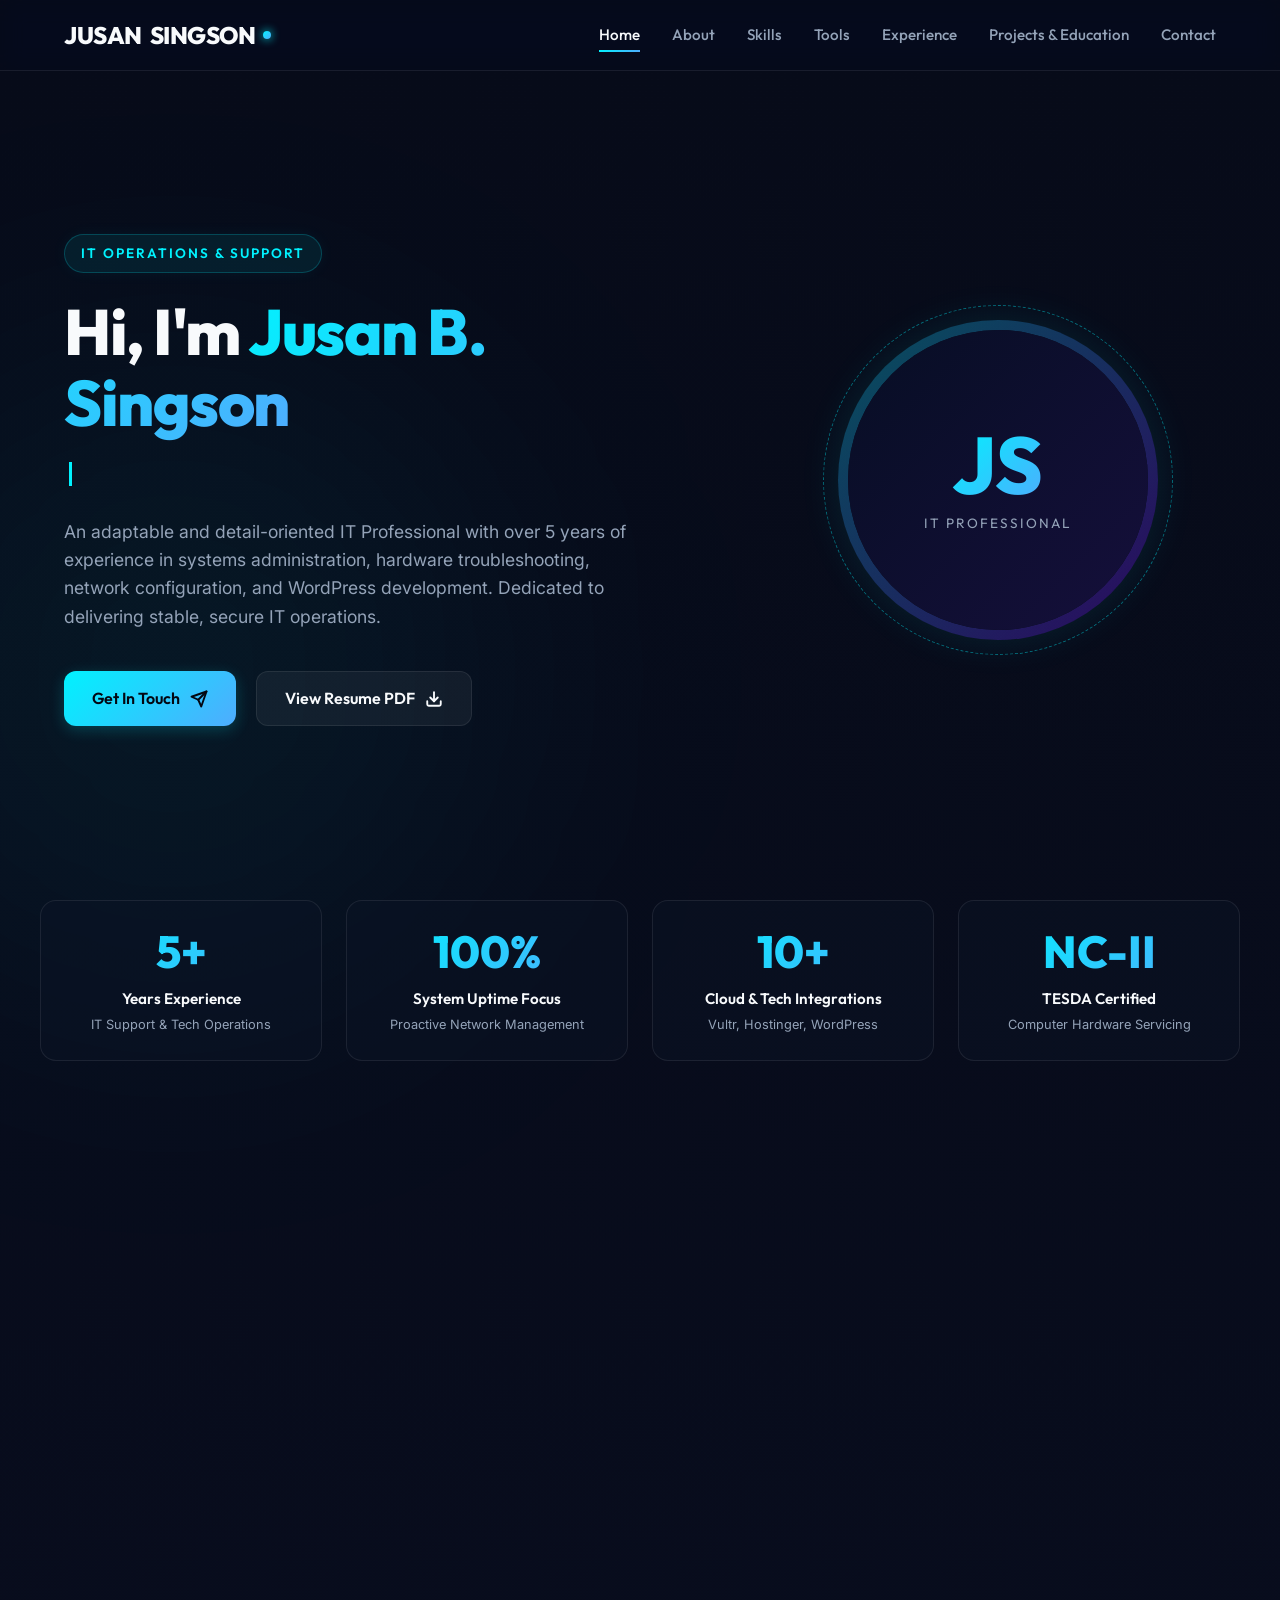
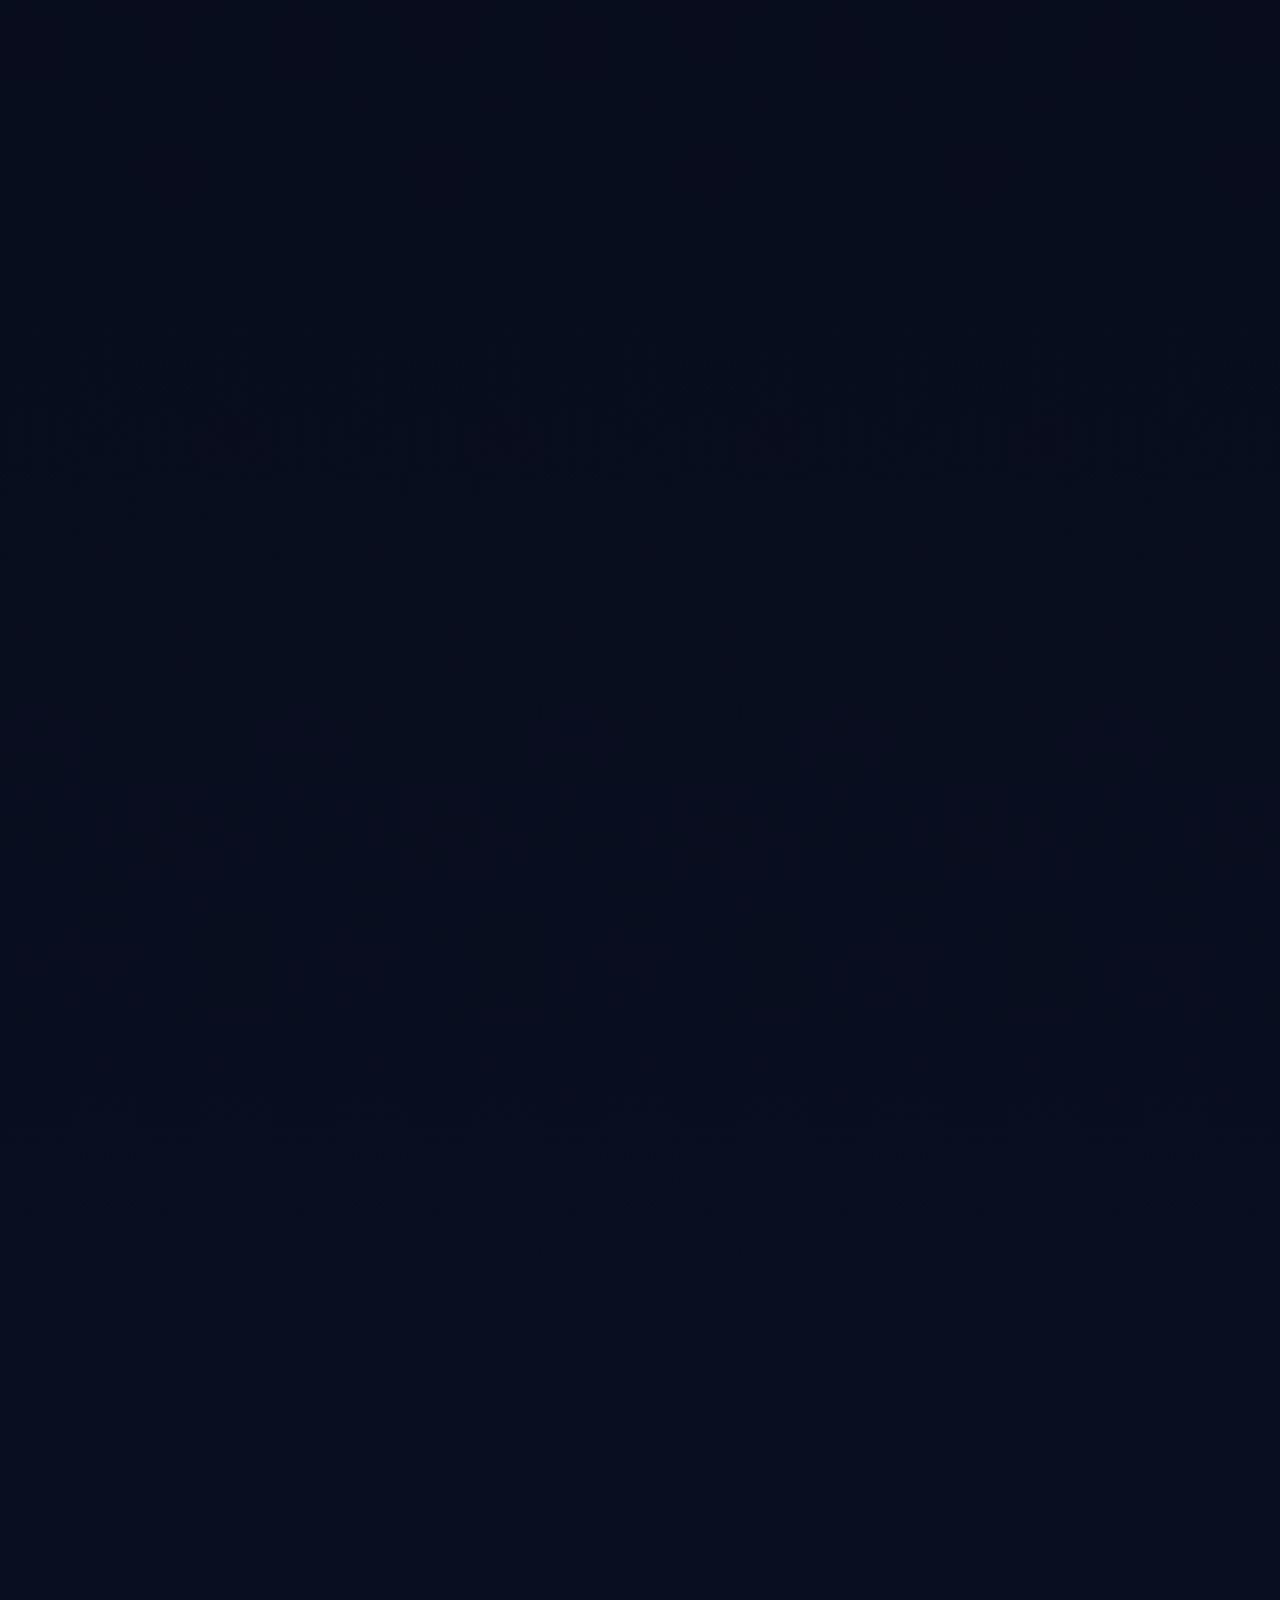
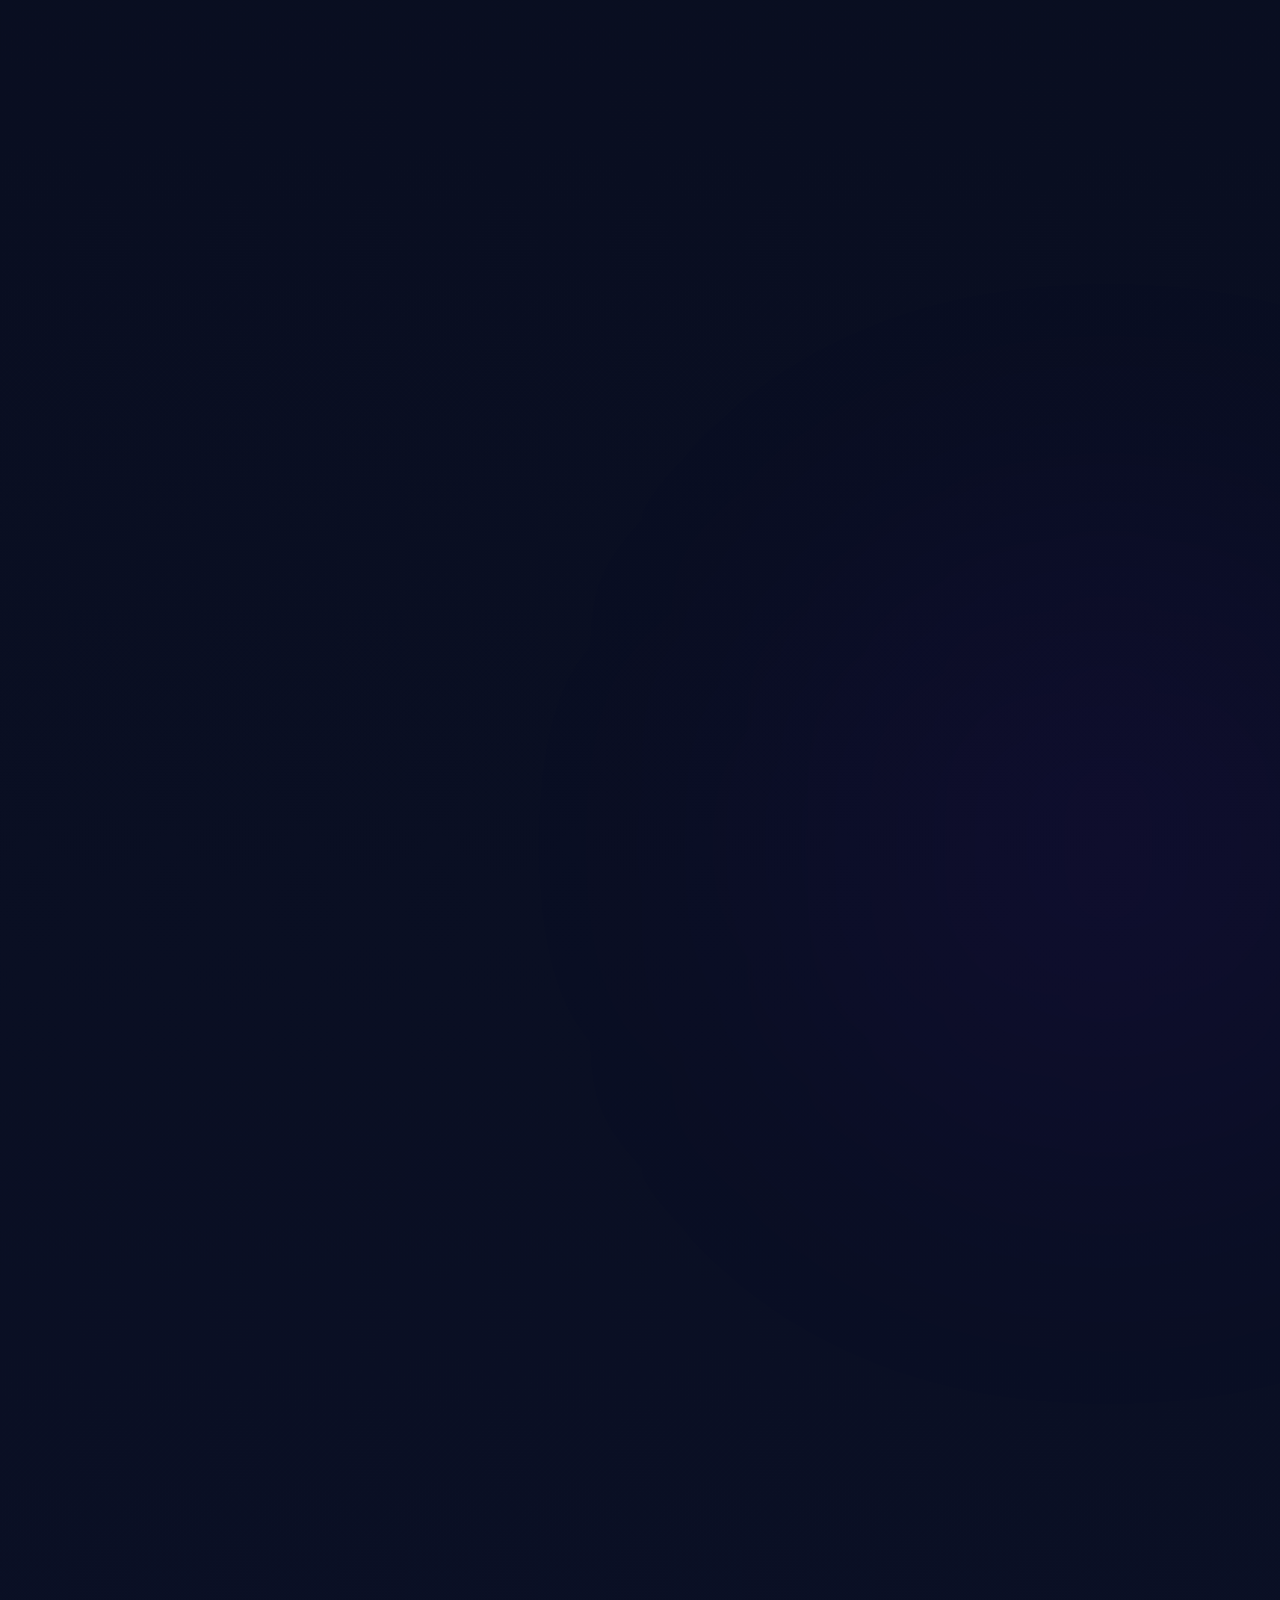
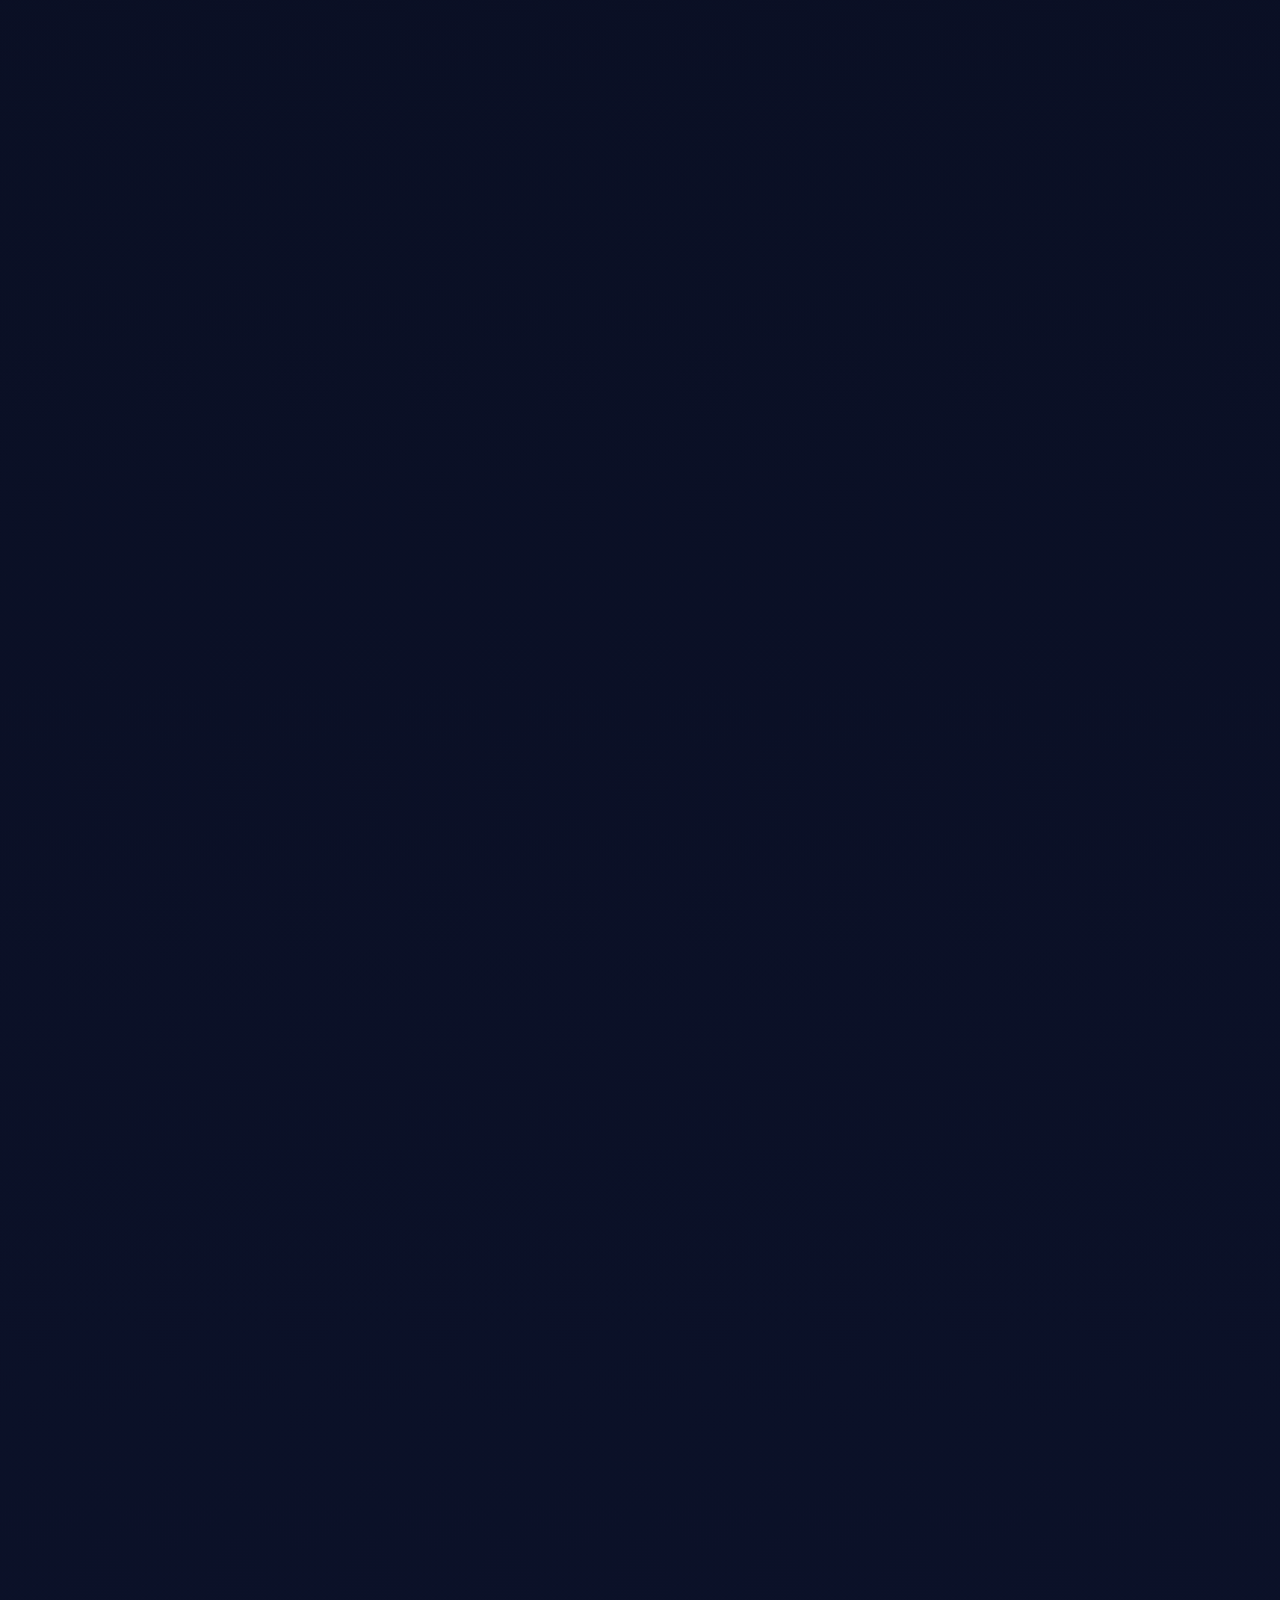
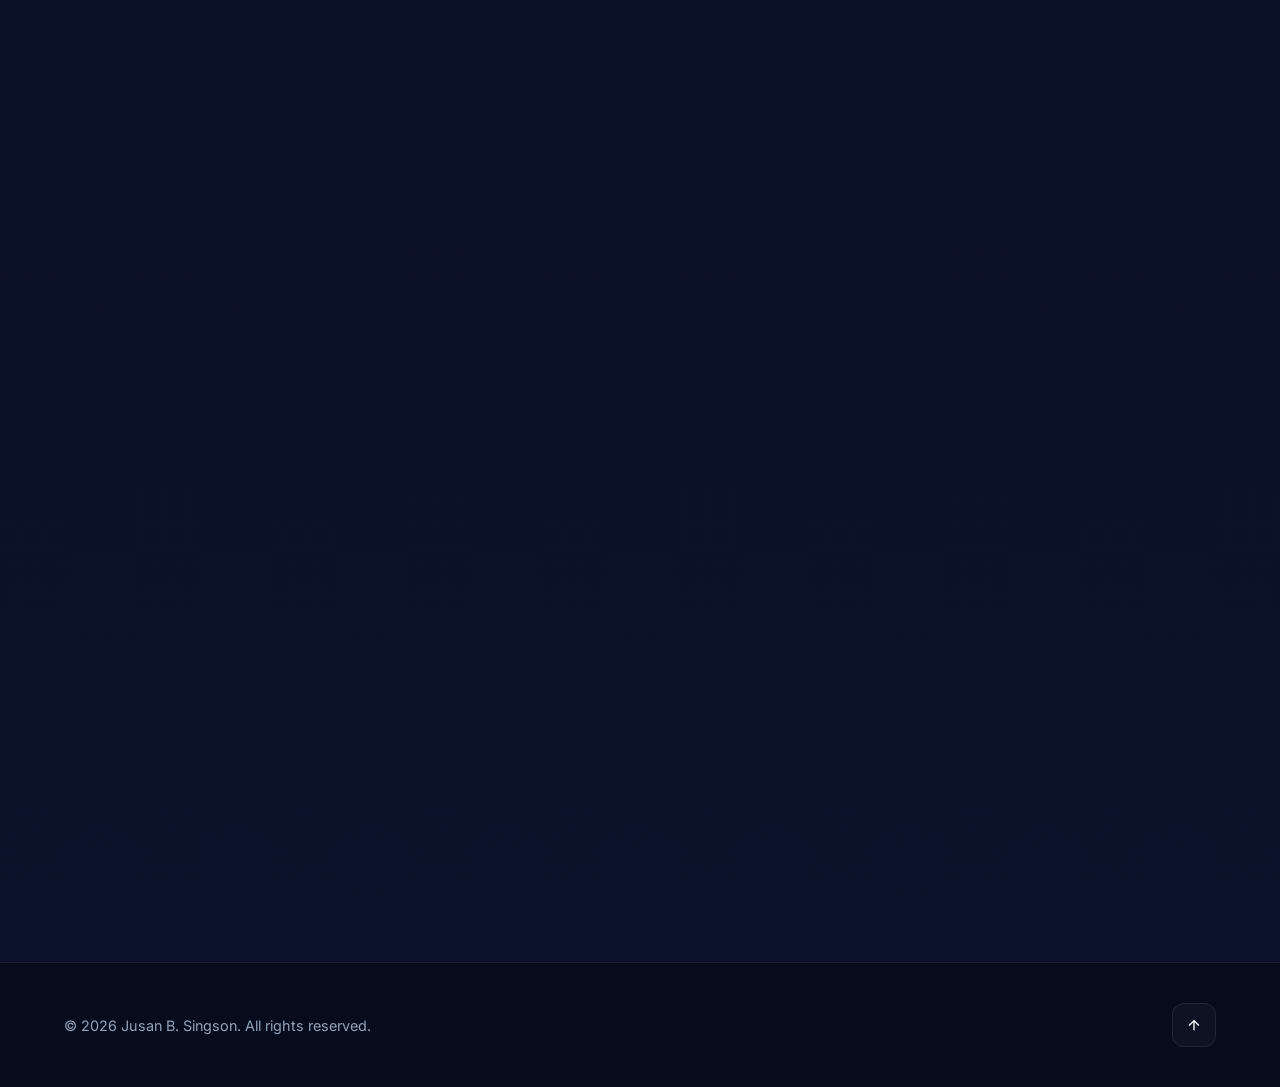
==== commit f507aeb9: "Update index.html" ====
--- a/index.html
+++ b/index.html
@@ -25,7 +25,7 @@
                     <li><a href="#skills" class="nav-link">Skills</a></li>
                     <li><a href="#tools" class="nav-link">Tools</a></li>
                     <li><a href="#experience" class="nav-link">Experience</a></li>
-                    <li><a href="#projects" class="nav-link">Projects & Edu</a></li>
+                    <li><a href="#projects" class="nav-link">Projects & Education</a></li>
                     <li><a href="#contact" class="nav-link">Contact</a></li>
                 </ul>
             </nav>
--- a/style.css
+++ b/style.css
@@ -0,0 +1,1726 @@
+/* Import Modern Google Fonts */
+@import url('https://fonts.googleapis.com/css2?family=Inter:wght@300;400;500;600;700&family=Outfit:wght@300;400;500;600;700;800&display=swap');
+
+:root {
+    /* Color Palette */
+    --bg-dark: #070b19;
+    --bg-card: rgba(13, 20, 38, 0.45);
+    --bg-card-hover: rgba(20, 32, 62, 0.65);
+    --primary: #00f2fe;
+    --secondary: #4facfe;
+    --accent: #7f00ff;
+    --text-main: #f8fafc;
+    --text-muted: #94a3b8;
+    --text-detail: #cbd5e1;
+    --border-color: rgba(255, 255, 255, 0.08);
+    --border-hover: rgba(0, 242, 254, 0.3);
+    
+    /* Gradients */
+    --gradient-primary: linear-gradient(135deg, #00f2fe 0%, #4facfe 100%);
+    --gradient-accent: linear-gradient(135deg, #7f00ff 0%, #e100ff 100%);
+    --gradient-dark: linear-gradient(180deg, #070b19 0%, #0c122b 100%);
+    --gradient-glow: radial-gradient(circle at center, rgba(0, 242, 254, 0.15) 0%, rgba(127, 0, 255, 0.05) 50%, transparent 100%);
+    
+    /* Fonts */
+    --font-heading: 'Outfit', sans-serif;
+    --font-body: 'Inter', sans-serif;
+    
+    /* Timing & Transitions */
+    --transition-fast: 0.2s ease;
+    --transition-smooth: 0.4s cubic-bezier(0.16, 1, 0.3, 1);
+    
+    /* Shadows & Effects */
+    --shadow-sm: 0 4px 6px -1px rgba(0, 0, 0, 0.1), 0 2px 4px -1px rgba(0, 0, 0, 0.06);
+    --shadow-md: 0 10px 15px -3px rgba(0, 0, 0, 0.1), 0 4px 6px -2px rgba(0, 0, 0, 0.05);
+    --shadow-lg: 0 20px 25px -5px rgba(0, 0, 0, 0.15), 0 10px 10px -5px rgba(0, 0, 0, 0.04);
+    --shadow-glow: 0 0 25px rgba(0, 242, 254, 0.25);
+    --glass-blur: backdrop-filter: blur(12px) saturate(180%);
+}
+
+/* Reset and Base Styles */
+* {
+    margin: 0;
+    padding: 0;
+    box-sizing: border-box;
+    scroll-behavior: smooth;
+}
+
+body {
+    background-color: var(--bg-dark);
+    background-image: var(--gradient-dark);
+    color: var(--text-main);
+    font-family: var(--font-body);
+    line-height: 1.6;
+    overflow-x: hidden;
+    position: relative;
+}
+
+/* Ambient Backdrops */
+body::before, body::after {
+    content: '';
+    position: absolute;
+    width: 600px;
+    height: 600px;
+    border-radius: 50%;
+    filter: blur(140px);
+    z-index: -1;
+    pointer-events: none;
+}
+
+body::before {
+    background: rgba(0, 242, 254, 0.06);
+    top: 5%;
+    left: -10%;
+}
+
+body::after {
+    background: rgba(127, 0, 255, 0.06);
+    top: 50%;
+    right: -10%;
+}
+
+a {
+    color: inherit;
+    text-decoration: none;
+    transition: var(--transition-fast);
+}
+
+ul {
+    list-style: none;
+}
+
+img {
+    max-width: 100%;
+    height: auto;
+    display: block;
+}
+
+/* Scrollbar Customization */
+::-webkit-scrollbar {
+    width: 8px;
+}
+::-webkit-scrollbar-track {
+    background: var(--bg-dark);
+}
+::-webkit-scrollbar-thumb {
+    background: rgba(255, 255, 255, 0.1);
+    border-radius: 10px;
+}
+::-webkit-scrollbar-thumb:hover {
+    background: var(--gradient-primary);
+}
+
+/* Container */
+.container {
+    width: 100%;
+    max-width: 1200px;
+    margin: 0 auto;
+    padding: 0 24px;
+}
+
+/* Section Header styling */
+section {
+    padding: 100px 0 60px;
+    position: relative;
+}
+
+.section-title-wrapper {
+    margin-bottom: 50px;
+    text-align: center;
+}
+
+.section-subtitle {
+    font-family: var(--font-heading);
+    font-size: 0.9rem;
+    font-weight: 600;
+    text-transform: uppercase;
+    letter-spacing: 3px;
+    background: var(--gradient-primary);
+    -webkit-background-clip: text;
+    -webkit-text-fill-color: transparent;
+    display: inline-block;
+    margin-bottom: 10px;
+}
+
+.section-title {
+    font-family: var(--font-heading);
+    font-size: 2.5rem;
+    font-weight: 700;
+    letter-spacing: -1px;
+    display: inline-flex;
+    align-items: center;
+    gap: 14px;
+}
+
+.section-title-icon {
+    display: inline-flex;
+    align-items: center;
+    justify-content: center;
+    width: 44px;
+    height: 44px;
+    border-radius: 16px;
+    background: rgba(0, 242, 254, 0.12);
+    color: var(--primary);
+}
+
+.section-title-icon svg {
+    width: 22px;
+    height: 22px;
+}
+
+.section-title span {
+    background: var(--gradient-accent);
+    -webkit-background-clip: text;
+    -webkit-text-fill-color: transparent;
+}
+
+/* --- Navigation Header --- */
+.header {
+    position: fixed;
+    top: 0;
+    left: 0;
+    width: 100%;
+    z-index: 1000;
+    background: rgba(7, 11, 25, 0.65);
+    backdrop-filter: blur(12px) saturate(180%);
+    -webkit-backdrop-filter: blur(12px) saturate(180%);
+    border-bottom: 1px solid var(--border-color);
+    transition: var(--transition-smooth);
+}
+
+.header.scrolled {
+    background: rgba(7, 11, 25, 0.85);
+    padding: 10px 0;
+    box-shadow: var(--shadow-lg);
+}
+
+.header .container {
+    display: flex;
+    justify-content: space-between;
+    align-items: center;
+    height: 70px;
+}
+
+.logo {
+    font-family: var(--font-heading);
+    font-size: 1.5rem;
+    font-weight: 800;
+    letter-spacing: -0.5px;
+    display: flex;
+    align-items: center;
+    gap: 8px;
+}
+
+.logo-dot {
+    width: 8px;
+    height: 8px;
+    border-radius: 50%;
+    background: var(--gradient-primary);
+    box-shadow: 0 0 10px var(--primary);
+    display: inline-block;
+}
+
+.nav-menu {
+    display: flex;
+    gap: 32px;
+}
+
+.nav-link {
+    font-family: var(--font-heading);
+    font-size: 0.95rem;
+    font-weight: 500;
+    color: var(--text-muted);
+    position: relative;
+    padding: 8px 0;
+}
+
+.nav-link::after {
+    content: '';
+    position: absolute;
+    bottom: 0;
+    left: 0;
+    width: 0;
+    height: 2px;
+    background: var(--gradient-primary);
+    transition: var(--transition-fast);
+}
+
+.nav-link:hover, .nav-link.active {
+    color: var(--text-main);
+}
+
+.nav-link:hover::after, .nav-link.active::after {
+    width: 100%;
+}
+
+.nav-toggle {
+    display: none;
+    background: none;
+    border: none;
+    cursor: pointer;
+    color: var(--text-main);
+}
+
+/* --- Hero Section --- */
+.hero {
+    min-height: 100vh;
+    display: flex;
+    align-items: center;
+    padding-top: 120px;
+    overflow: hidden;
+    position: relative;
+}
+
+.hero-grid {
+    display: grid;
+    grid-template-columns: 1.2fr 0.8fr;
+    gap: 60px;
+    align-items: center;
+}
+
+.hero-content {
+    display: flex;
+    flex-direction: column;
+    justify-content: center;
+}
+
+.hero-badge {
+    background: rgba(0, 242, 254, 0.08);
+    border: 1px solid rgba(0, 242, 254, 0.2);
+    color: var(--primary);
+    padding: 8px 16px;
+    border-radius: 50px;
+    font-family: var(--font-heading);
+    font-size: 0.85rem;
+    font-weight: 600;
+    letter-spacing: 2px;
+    text-transform: uppercase;
+    align-self: flex-start;
+    margin-bottom: 24px;
+    box-shadow: 0 0 15px rgba(0, 242, 254, 0.05);
+}
+
+.hero-name {
+    font-family: var(--font-heading);
+    font-size: 4rem;
+    font-weight: 800;
+    line-height: 1.1;
+    margin-bottom: 16px;
+    letter-spacing: -1.5px;
+}
+
+.hero-name span {
+    background: var(--gradient-primary);
+    -webkit-background-clip: text;
+    -webkit-text-fill-color: transparent;
+}
+
+.hero-title-typing {
+    font-family: var(--font-heading);
+    font-size: 1.8rem;
+    font-weight: 500;
+    color: var(--text-detail);
+    margin-bottom: 24px;
+    min-height: 40px;
+    display: flex;
+    align-items: center;
+}
+
+.typing-cursor {
+    display: inline-block;
+    width: 3px;
+    height: 1.5rem;
+    background-color: var(--primary);
+    margin-left: 5px;
+    animation: blink 0.8s infinite;
+}
+
+.hero-description {
+    font-size: 1.1rem;
+    color: var(--text-muted);
+    margin-bottom: 40px;
+    max-width: 580px;
+}
+
+.hero-ctas {
+    display: flex;
+    gap: 20px;
+    flex-wrap: wrap;
+}
+
+/* Buttons */
+.btn {
+    display: inline-flex;
+    align-items: center;
+    justify-content: center;
+    gap: 10px;
+    padding: 14px 28px;
+    border-radius: 12px;
+    font-family: var(--font-heading);
+    font-size: 1rem;
+    font-weight: 600;
+    cursor: pointer;
+    transition: var(--transition-smooth);
+}
+
+.btn-primary {
+    background: var(--gradient-primary);
+    color: #030712;
+    border: none;
+    box-shadow: 0 4px 15px rgba(0, 242, 254, 0.2);
+}
+
+.btn-primary:hover {
+    transform: translateY(-3px);
+    box-shadow: var(--shadow-glow);
+}
+
+.btn-secondary {
+    background: rgba(255, 255, 255, 0.05);
+    color: var(--text-main);
+    border: 1px solid var(--border-color);
+}
+
+.btn-secondary:hover {
+    background: rgba(255, 255, 255, 0.1);
+    border-color: rgba(255, 255, 255, 0.2);
+    transform: translateY(-3px);
+}
+
+/* Profile Visual */
+.hero-visual {
+    display: flex;
+    justify-content: center;
+    align-items: center;
+    position: relative;
+}
+
+.avatar-wrapper {
+    position: relative;
+    width: 320px;
+    height: 320px;
+    border-radius: 50%;
+    padding: 10px;
+    background: linear-gradient(135deg, rgba(0, 242, 254, 0.3) 0%, rgba(127, 0, 255, 0.3) 100%);
+    box-shadow: 0 0 40px rgba(0, 242, 254, 0.1);
+}
+
+.avatar-wrapper::before {
+    content: '';
+    position: absolute;
+    top: -15px;
+    left: -15px;
+    right: -15px;
+    bottom: -15px;
+    border: 1px dashed rgba(0, 242, 254, 0.4);
+    border-radius: 50%;
+    animation: rotate 30s linear infinite;
+}
+
+.avatar-inner {
+    width: 100%;
+    height: 100%;
+    border-radius: 50%;
+    overflow: hidden;
+    background: var(--bg-dark);
+    display: flex;
+    justify-content: center;
+    align-items: center;
+    position: relative;
+}
+
+/* fallback avatar initials styling */
+.avatar-fallback {
+    width: 100%;
+    height: 100%;
+    display: flex;
+    flex-direction: column;
+    justify-content: center;
+    align-items: center;
+    background: linear-gradient(135deg, #070e24 0%, #150f3b 100%);
+    position: absolute;
+    top: 0;
+    left: 0;
+    z-index: 1;
+}
+
+.avatar-initials {
+    font-family: var(--font-heading);
+    font-size: 5rem;
+    font-weight: 800;
+    background: var(--gradient-primary);
+    -webkit-background-clip: text;
+    -webkit-text-fill-color: transparent;
+    line-height: 1;
+}
+
+.avatar-sub {
+    font-family: var(--font-heading);
+    font-size: 0.85rem;
+    color: var(--text-muted);
+    margin-top: 8px;
+    letter-spacing: 2px;
+    text-transform: uppercase;
+}
+
+.avatar-img {
+    width: 100%;
+    height: 100%;
+    object-fit: cover;
+    z-index: 2;
+    opacity: 0;
+    transition: opacity 0.5s ease-in-out;
+}
+
+.avatar-img.loaded {
+    opacity: 1;
+}
+
+/* Quick Stats Section */
+.quick-stats {
+    padding: 0 0 80px;
+}
+
+.stats-grid {
+    display: grid;
+    grid-template-columns: repeat(auto-fit, minmax(220px, 1fr));
+    gap: 24px;
+}
+
+.stat-card {
+    background: var(--bg-card);
+    border: 1px solid var(--border-color);
+    padding: 24px;
+    border-radius: 16px;
+    text-align: center;
+    position: relative;
+    overflow: hidden;
+    transition: var(--transition-smooth);
+}
+
+.stat-card:hover {
+    transform: translateY(-5px);
+    border-color: var(--border-hover);
+    box-shadow: 0 10px 30px rgba(0, 242, 254, 0.05);
+}
+
+.stat-card::before {
+    content: '';
+    position: absolute;
+    top: 0;
+    left: 0;
+    width: 100%;
+    height: 3px;
+    background: var(--gradient-primary);
+    opacity: 0;
+    transition: var(--transition-fast);
+}
+
+.stat-card:hover::before {
+    opacity: 1;
+}
+
+.stat-num {
+    font-family: var(--font-heading);
+    font-size: 2.8rem;
+    font-weight: 800;
+    background: var(--gradient-primary);
+    -webkit-background-clip: text;
+    -webkit-text-fill-color: transparent;
+    line-height: 1.2;
+    margin-bottom: 8px;
+}
+
+.stat-label {
+    font-family: var(--font-heading);
+    font-size: 0.95rem;
+    font-weight: 600;
+    color: var(--text-main);
+    margin-bottom: 4px;
+}
+
+.stat-desc {
+    font-size: 0.8rem;
+    color: var(--text-muted);
+}
+
+/* --- About Me Section --- */
+.about-grid {
+    display: grid;
+    grid-template-columns: 1.1fr 0.9fr;
+    gap: 50px;
+    align-items: center;
+}
+
+.about-info h3 {
+    font-family: var(--font-heading);
+    font-size: 1.8rem;
+    margin-bottom: 20px;
+    color: var(--text-main);
+}
+
+.about-p {
+    color: var(--text-muted);
+    margin-bottom: 20px;
+    font-size: 1.05rem;
+}
+
+.about-details {
+    display: grid;
+    grid-template-columns: repeat(2, 1fr);
+    gap: 20px;
+    margin-top: 30px;
+}
+
+.detail-item {
+    background: rgba(255, 255, 255, 0.02);
+    border: 1px solid var(--border-color);
+    padding: 16px;
+    border-radius: 12px;
+}
+
+.detail-label {
+    font-size: 0.8rem;
+    color: var(--text-muted);
+    text-transform: uppercase;
+    letter-spacing: 1px;
+    margin-bottom: 4px;
+}
+
+.detail-val {
+    font-family: var(--font-heading);
+    font-weight: 600;
+    color: var(--text-main);
+    font-size: 0.95rem;
+}
+
+.about-visual {
+    background: var(--bg-card);
+    border: 1px solid var(--border-color);
+    padding: 30px;
+    border-radius: 24px;
+    position: relative;
+}
+
+.about-badge-list {
+    display: flex;
+    flex-wrap: wrap;
+    gap: 12px;
+}
+
+.about-badge-item {
+    background: rgba(127, 0, 255, 0.08);
+    border: 1px solid rgba(127, 0, 255, 0.2);
+    color: #e100ff;
+    padding: 8px 16px;
+    border-radius: 8px;
+    font-size: 0.85rem;
+    font-weight: 500;
+    display: flex;
+    align-items: center;
+    gap: 8px;
+}
+
+.about-badge-item svg {
+    width: 16px;
+    height: 16px;
+    fill: currentColor;
+}
+
+.about-quote {
+    margin-top: 30px;
+    border-left: 3px solid var(--primary);
+    padding-left: 20px;
+    font-style: italic;
+    color: var(--text-detail);
+}
+
+/* --- Skills & Expertise Section --- */
+.skills-grid {
+    display: grid;
+    grid-template-columns: repeat(auto-fit, minmax(260px, 1fr));
+    gap: 30px;
+}
+
+.skill-category-card {
+    background: var(--bg-card);
+    border: 1px solid var(--border-color);
+    border-radius: 24px;
+    padding: 32px;
+    transition: var(--transition-smooth);
+    position: relative;
+    overflow: hidden;
+}
+
+.skill-category-card:hover {
+    transform: translateY(-8px);
+    border-color: var(--border-hover);
+    box-shadow: 0 15px 40px rgba(0, 242, 254, 0.04);
+}
+
+.tool-card {
+    background: var(--bg-card);
+    border: 1px solid var(--border-color);
+    border-radius: 24px;
+    padding: 32px;
+    transition: var(--transition-smooth);
+}
+
+.tool-card:hover {
+    transform: translateY(-8px);
+    border-color: var(--border-hover);
+    box-shadow: 0 15px 40px rgba(0, 242, 254, 0.04);
+}
+
+.tools-grid {
+    display: grid;
+    grid-template-columns: repeat(auto-fit, minmax(260px, 1fr));
+    gap: 30px;
+    margin-top: 24px;
+}
+
+.tool-card-title {
+    display: flex;
+    align-items: center;
+    gap: 14px;
+    font-family: var(--font-heading);
+    font-size: 1.25rem;
+    font-weight: 700;
+    color: var(--text-main);
+    margin-bottom: 18px;
+}
+
+.tool-card-icon {
+    width: 42px;
+    height: 42px;
+    display: inline-flex;
+    align-items: center;
+    justify-content: center;
+    border-radius: 16px;
+    background: rgba(0, 242, 254, 0.12);
+    color: var(--primary);
+}
+
+.tool-card-icon svg {
+    width: 20px;
+    height: 20px;
+}
+
+.tool-list {
+    display: flex;
+    flex-wrap: wrap;
+    gap: 10px;
+}
+
+.tool-badge {
+    display: inline-flex;
+    align-items: center;
+    padding: 10px 14px;
+    border-radius: 999px;
+    background: rgba(0, 242, 254, 0.1);
+    color: var(--text-main);
+    border: 1px solid rgba(0, 242, 254, 0.12);
+    font-size: 0.9rem;
+    font-weight: 500;
+    gap: 8px;
+}
+
+.tool-badge svg {
+    width: 14px;
+    height: 14px;
+    flex-shrink: 0;
+}
+
+.tool-badge span {
+    display: inline-block;
+}
+
+/* --- Project Gallery Styles --- */
+.project-gallery-wrapper {
+    margin-top: 24px;
+}
+
+.gallery-title {
+    font-family: var(--font-heading);
+    font-size: 1.1rem;
+    color: var(--text-main);
+    margin-bottom: 14px;
+}
+
+.gallery-grid {
+    display: grid;
+    grid-template-columns: repeat(auto-fit, minmax(200px, 1fr));
+    gap: 12px;
+}
+
+.gallery-item {
+    display: block;
+    overflow: hidden;
+    border-radius: 12px;
+    position: relative;
+}
+
+.gallery-item img {
+    width: 100%;
+    height: 100%;
+    object-fit: cover;
+    display: block;
+    transition: transform 0.35s ease, filter 0.35s ease;
+}
+
+.gallery-item:hover img {
+    transform: scale(1.04);
+    filter: brightness(0.95);
+}
+
+.gallery-fallback {
+    display: flex;
+    align-items: center;
+    justify-content: center;
+    height: 180px;
+    background: linear-gradient(135deg, rgba(0,242,254,0.06), rgba(127,0,255,0.04));
+    color: var(--text-main);
+    font-weight: 600;
+    padding: 12px;
+    text-align: center;
+    border-radius: 12px;
+}
+
+
+/* Lightbox */
+.lightbox {
+    position: fixed;
+    inset: 0;
+    display: none;
+    align-items: center;
+    justify-content: center;
+    background: rgba(7, 11, 25, 0.9);
+    z-index: 2000;
+    padding: 24px;
+}
+
+.lightbox.active {
+    display: flex;
+}
+
+.lightbox-inner {
+    position: relative;
+    max-width: 1100px;
+    width: 100%;
+    text-align: center;
+}
+
+.lightbox img {
+    max-width: 100%;
+    max-height: 80vh;
+    border-radius: 10px;
+}
+
+.lightbox-caption {
+    margin-top: 12px;
+    color: var(--text-muted);
+    font-size: 0.95rem;
+}
+
+.lightbox-close {
+    position: absolute;
+    top: -12px;
+    right: -12px;
+    background: rgba(0,0,0,0.4);
+    border: none;
+    color: var(--text-main);
+    width: 40px;
+    height: 40px;
+    border-radius: 10px;
+    display: inline-flex;
+    align-items: center;
+    justify-content: center;
+    cursor: pointer;
+}
+
+.lightbox-close svg { width: 18px; height: 18px; }
+
+.skill-card-icon {
+    width: 50px;
+    height: 50px;
+    border-radius: 12px;
+    background: rgba(0, 242, 254, 0.1);
+    color: var(--primary);
+    display: flex;
+    justify-content: center;
+    align-items: center;
+    margin-bottom: 24px;
+}
+
+.skill-card-icon.alt {
+    background: rgba(127, 0, 255, 0.1);
+    color: #e100ff;
+}
+
+.skill-card-icon svg {
+    width: 24px;
+    height: 24px;
+}
+
+.skill-category-title {
+    font-family: var(--font-heading);
+    font-size: 1.4rem;
+    font-weight: 700;
+    margin-bottom: 20px;
+    color: var(--text-main);
+}
+
+.skill-list {
+    display: flex;
+    flex-direction: column;
+    gap: 14px;
+}
+
+.skill-item {
+    display: flex;
+    flex-direction: column;
+    gap: 6px;
+}
+
+.skill-info {
+    display: flex;
+    justify-content: space-between;
+    font-size: 0.9rem;
+    font-weight: 500;
+}
+
+.skill-name {
+    color: var(--text-detail);
+}
+
+.skill-level {
+    color: var(--text-muted);
+}
+
+.skill-bar-bg {
+    width: 100%;
+    height: 6px;
+    background: rgba(255, 255, 255, 0.05);
+    border-radius: 10px;
+    overflow: hidden;
+}
+
+.skill-bar-fill {
+    height: 100%;
+    border-radius: 10px;
+    background: var(--gradient-primary);
+    width: 0; /* Animated dynamically by JS */
+    transition: width 1.5s cubic-bezier(0.1, 1, 0.1, 1);
+}
+
+.skill-category-card:hover .skill-bar-fill {
+    background: var(--gradient-primary);
+}
+
+.skill-category-card.alt .skill-bar-fill {
+    background: var(--gradient-accent);
+}
+
+/* --- Experience Section --- */
+.experience-layout {
+    max-width: 860px;
+    margin: 0 auto;
+}
+
+.timeline {
+    position: relative;
+    padding-left: 32px;
+}
+
+.timeline::before {
+    content: '';
+    position: absolute;
+    top: 5px;
+    left: 7px;
+    width: 2px;
+    height: calc(100% - 20px);
+    background: rgba(255, 255, 255, 0.08);
+}
+
+.timeline-item {
+    position: relative;
+    margin-bottom: 40px;
+}
+
+.timeline-dot {
+    position: absolute;
+    left: -32px;
+    top: 5px;
+    width: 16px;
+    height: 16px;
+    border-radius: 50%;
+    background: var(--bg-dark);
+    border: 3px solid var(--primary);
+    box-shadow: 0 0 10px var(--primary);
+    transition: var(--transition-fast);
+}
+
+.timeline-item:hover .timeline-dot {
+    background: var(--primary);
+    box-shadow: 0 0 15px var(--primary);
+}
+
+.timeline-item.active .timeline-dot {
+    border-color: #e100ff;
+    box-shadow: 0 0 15px #e100ff;
+}
+
+.experience-card {
+    background: var(--bg-card);
+    border: 1px solid var(--border-color);
+    border-radius: 20px;
+    padding: 30px;
+    transition: var(--transition-smooth);
+    cursor: pointer;
+}
+
+.experience-card:hover {
+    border-color: var(--border-hover);
+    background: var(--bg-card-hover);
+}
+
+.experience-header {
+    display: flex;
+    justify-content: space-between;
+    align-items: flex-start;
+    flex-wrap: wrap;
+    gap: 12px;
+    margin-bottom: 16px;
+}
+
+.job-role {
+    font-family: var(--font-heading);
+    font-size: 1.4rem;
+    font-weight: 700;
+    color: var(--text-main);
+}
+
+.job-company {
+    font-family: var(--font-heading);
+    font-weight: 600;
+    color: var(--primary);
+    margin-bottom: 6px;
+    font-size: 1.05rem;
+}
+
+.job-company span {
+    color: var(--text-muted);
+    font-weight: 400;
+    font-size: 0.9rem;
+}
+
+.job-duration {
+    background: rgba(255, 255, 255, 0.05);
+    border: 1px solid var(--border-color);
+    padding: 6px 14px;
+    border-radius: 8px;
+    font-size: 0.85rem;
+    font-weight: 500;
+    color: var(--text-detail);
+}
+
+.job-summary {
+    color: var(--text-muted);
+    margin-bottom: 16px;
+    font-size: 0.95rem;
+}
+
+.experience-details-toggle {
+    background: none;
+    border: none;
+    color: var(--primary);
+    font-family: var(--font-heading);
+    font-size: 0.9rem;
+    font-weight: 600;
+    cursor: pointer;
+    display: flex;
+    align-items: center;
+    gap: 6px;
+    padding: 4px 0;
+}
+
+.experience-details-toggle svg {
+    width: 14px;
+    height: 14px;
+    fill: currentColor;
+    transition: transform var(--transition-fast);
+}
+
+.experience-card.expanded .experience-details-toggle svg {
+    transform: rotate(180deg);
+}
+
+.experience-details-content {
+    max-height: 0;
+    overflow: hidden;
+    transition: max-height 0.4s cubic-bezier(0.16, 1, 0.3, 1), margin-top 0.4s ease;
+}
+
+.experience-card.expanded .experience-details-content {
+    max-height: 1000px; /* arbitrary high value for smooth overflow auto heights */
+    margin-top: 20px;
+    border-top: 1px solid var(--border-color);
+    padding-top: 20px;
+}
+
+.exp-detail-section {
+    margin-bottom: 16px;
+}
+
+.exp-detail-title {
+    font-family: var(--font-heading);
+    font-size: 0.85rem;
+    font-weight: 700;
+    text-transform: uppercase;
+    color: var(--text-main);
+    letter-spacing: 1px;
+    margin-bottom: 8px;
+}
+
+.exp-list {
+    display: flex;
+    flex-direction: column;
+    gap: 8px;
+}
+
+.exp-list-item {
+    position: relative;
+    padding-left: 20px;
+    font-size: 0.9rem;
+    color: var(--text-muted);
+}
+
+.exp-list-item::before {
+    content: '→';
+    position: absolute;
+    left: 0;
+    color: var(--primary);
+}
+
+/* --- Projects & Education --- */
+.proj-edu-grid {
+    display: grid;
+    grid-template-columns: 1.1fr 0.9fr;
+    gap: 40px;
+}
+
+.sub-section-title {
+    font-family: var(--font-heading);
+    font-size: 1.6rem;
+    font-weight: 700;
+    margin-bottom: 24px;
+    display: flex;
+    align-items: center;
+    gap: 12px;
+}
+
+.sub-section-title svg {
+    width: 24px;
+    height: 24px;
+    fill: var(--primary);
+}
+
+/* Project Cards */
+.project-card {
+    background: var(--bg-card);
+    border: 1px solid var(--border-color);
+    border-radius: 20px;
+    padding: 30px;
+    position: relative;
+    overflow: hidden;
+}
+
+.project-tag {
+    background: rgba(0, 242, 254, 0.08);
+    border: 1px solid rgba(0, 242, 254, 0.2);
+    color: var(--primary);
+    padding: 6px 12px;
+    border-radius: 6px;
+    font-family: var(--font-heading);
+    font-size: 0.75rem;
+    font-weight: 600;
+    text-transform: uppercase;
+    letter-spacing: 1px;
+    display: inline-block;
+    margin-bottom: 16px;
+}
+
+.project-title {
+    font-family: var(--font-heading);
+    font-size: 1.5rem;
+    font-weight: 700;
+    margin-bottom: 12px;
+    line-height: 1.3;
+}
+
+.project-desc {
+    color: var(--text-muted);
+    font-size: 0.95rem;
+    margin-bottom: 24px;
+}
+
+.project-features-list {
+    margin-bottom: 24px;
+}
+
+.project-feature {
+    display: flex;
+    align-items: center;
+    gap: 10px;
+    font-size: 0.9rem;
+    color: var(--text-detail);
+    margin-bottom: 8px;
+}
+
+.project-feature svg {
+    width: 16px;
+    height: 16px;
+    fill: var(--primary);
+}
+
+/* Education Cards */
+.edu-timeline {
+    display: flex;
+    flex-direction: column;
+    gap: 24px;
+}
+
+.edu-card {
+    background: var(--bg-card);
+    border: 1px solid var(--border-color);
+    padding: 24px;
+    border-radius: 16px;
+    transition: var(--transition-smooth);
+}
+
+.edu-card:hover {
+    border-color: var(--border-hover);
+    transform: translateX(5px);
+}
+
+.edu-card-header {
+    display: flex;
+    justify-content: space-between;
+    align-items: flex-start;
+    margin-bottom: 10px;
+    flex-wrap: wrap;
+    gap: 8px;
+}
+
+.edu-degree {
+    font-family: var(--font-heading);
+    font-size: 1.15rem;
+    font-weight: 700;
+    color: var(--text-main);
+}
+
+.edu-duration {
+    font-size: 0.8rem;
+    color: var(--text-muted);
+    font-weight: 500;
+}
+
+.edu-school {
+    color: var(--primary);
+    font-size: 0.95rem;
+    font-weight: 500;
+}
+
+.edu-detail {
+    color: var(--text-muted);
+    font-size: 0.85rem;
+    margin-top: 8px;
+}
+
+/* --- References / Testimonials --- */
+.references-slider {
+    position: relative;
+    max-width: 800px;
+    margin: 0 auto;
+    overflow: hidden;
+}
+
+.slides-container {
+    display: flex;
+    transition: transform 0.5s cubic-bezier(0.16, 1, 0.3, 1);
+}
+
+.ref-slide {
+    min-width: 100%;
+    padding: 10px;
+}
+
+.ref-card {
+    background: var(--bg-card);
+    border: 1px solid var(--border-color);
+    border-radius: 24px;
+    padding: 40px;
+    text-align: center;
+    position: relative;
+}
+
+.ref-quote-icon {
+    width: 60px;
+    height: 60px;
+    background: rgba(0, 242, 254, 0.05);
+    border-radius: 50%;
+    display: flex;
+    justify-content: center;
+    align-items: center;
+    margin: 0 auto 24px;
+    color: var(--primary);
+}
+
+.ref-quote-icon svg {
+    width: 24px;
+    height: 24px;
+    fill: currentColor;
+}
+
+.ref-text {
+    font-size: 1.1rem;
+    line-height: 1.7;
+    color: var(--text-detail);
+    font-style: italic;
+    margin-bottom: 30px;
+}
+
+.ref-author {
+    font-family: var(--font-heading);
+    font-size: 1.25rem;
+    font-weight: 700;
+    color: var(--text-main);
+    margin-bottom: 4px;
+}
+
+.ref-title {
+    font-size: 0.9rem;
+    color: var(--primary);
+    text-transform: uppercase;
+    letter-spacing: 1px;
+    margin-bottom: 8px;
+}
+
+.ref-contact {
+    font-size: 0.85rem;
+    color: var(--text-muted);
+}
+
+.slider-controls {
+    display: flex;
+    justify-content: center;
+    align-items: center;
+    gap: 20px;
+    margin-top: 30px;
+}
+
+.slider-btn {
+    width: 48px;
+    height: 48px;
+    border-radius: 50%;
+    background: rgba(255, 255, 255, 0.03);
+    border: 1px solid var(--border-color);
+    color: var(--text-main);
+    cursor: pointer;
+    display: flex;
+    justify-content: center;
+    align-items: center;
+    transition: var(--transition-fast);
+}
+
+.slider-btn:hover {
+    background: var(--gradient-primary);
+    color: #030712;
+    border-color: transparent;
+}
+
+.slider-btn svg {
+    width: 18px;
+    height: 18px;
+    fill: currentColor;
+}
+
+.slider-dots {
+    display: flex;
+    gap: 8px;
+}
+
+.slider-dot {
+    width: 8px;
+    height: 8px;
+    border-radius: 50%;
+    background: rgba(255, 255, 255, 0.2);
+    cursor: pointer;
+    transition: var(--transition-fast);
+}
+
+.slider-dot.active {
+    background: var(--primary);
+    width: 24px;
+    border-radius: 4px;
+}
+
+/* --- Contact Section --- */
+.contact-grid {
+    display: grid;
+    grid-template-columns: 0.9fr 1.1fr;
+    gap: 50px;
+}
+
+.contact-info {
+    display: flex;
+    flex-direction: column;
+    gap: 24px;
+}
+
+.contact-card {
+    background: var(--bg-card);
+    border: 1px solid var(--border-color);
+    padding: 24px;
+    border-radius: 16px;
+    display: flex;
+    align-items: center;
+    gap: 20px;
+    transition: var(--transition-smooth);
+}
+
+.contact-card:hover {
+    border-color: var(--border-hover);
+    transform: translateY(-3px);
+}
+
+.contact-icon {
+    width: 54px;
+    height: 54px;
+    border-radius: 12px;
+    background: rgba(0, 242, 254, 0.08);
+    color: var(--primary);
+    display: flex;
+    justify-content: center;
+    align-items: center;
+    flex-shrink: 0;
+}
+
+.contact-icon svg {
+    width: 22px;
+    height: 22px;
+}
+
+.contact-details-text {
+    flex-grow: 1;
+}
+
+.contact-label {
+    font-size: 0.8rem;
+    color: var(--text-muted);
+    text-transform: uppercase;
+    letter-spacing: 1px;
+    margin-bottom: 4px;
+}
+
+
+.social-links {
+    display: flex;
+    flex-wrap: wrap;
+    gap: 10px;
+    margin-top: 10px;
+}
+
+.social-link {
+    display: inline-flex;
+    align-items: center;
+    gap: 8px;
+    padding: 10px 14px;
+    border-radius: 999px;
+    background: rgba(255, 255, 255, 0.06);
+    border: 1px solid rgba(255, 255, 255, 0.08);
+    color: var(--text-main);
+    font-size: 0.9rem;
+    font-weight: 600;
+    transition: var(--transition-smooth);
+}
+
+.social-link:hover {
+    background: linear-gradient(135deg, rgba(0, 242, 254, 0.16), rgba(127, 0, 255, 0.16));
+    border-color: var(--primary);
+    color: var(--text-main);
+}
+
+.contact-value {
+    font-family: var(--font-heading);
+    font-size: 1rem;
+    font-weight: 600;
+    color: var(--text-main);
+}
+
+.contact-action-btn {
+    background: none;
+    border: none;
+    color: var(--primary);
+    cursor: pointer;
+    padding: 6px;
+    opacity: 0.7;
+    transition: var(--transition-fast);
+}
+
+.contact-card:hover .contact-action-btn {
+    opacity: 1;
+}
+
+.contact-action-btn:hover {
+    color: #e100ff;
+}
+
+/* Contact Form */
+.contact-form-container {
+    background: var(--bg-card);
+    border: 1px solid var(--border-color);
+    border-radius: 24px;
+    padding: 40px;
+    box-shadow: var(--shadow-md);
+}
+
+.form-group {
+    position: relative;
+    margin-bottom: 24px;
+}
+
+.form-input {
+    width: 100%;
+    padding: 16px 20px;
+    background: rgba(7, 11, 25, 0.5);
+    border: 1px solid var(--border-color);
+    border-radius: 12px;
+    outline: none;
+    color: var(--text-main);
+    font-family: var(--font-body);
+    font-size: 0.95rem;
+    transition: var(--transition-smooth);
+}
+
+.form-label {
+    position: absolute;
+    left: 20px;
+    top: 18px;
+    color: var(--text-muted);
+    font-size: 0.95rem;
+    pointer-events: none;
+    transition: var(--transition-smooth);
+}
+
+.form-input:focus, .form-input:not(:placeholder-shown) {
+    border-color: var(--primary);
+    box-shadow: 0 0 15px rgba(0, 242, 254, 0.1);
+    background: rgba(7, 11, 25, 0.8);
+}
+
+.form-input:focus ~ .form-label,
+.form-input:not(:placeholder-shown) ~ .form-label {
+    top: -10px;
+    left: 15px;
+    font-size: 0.75rem;
+    padding: 2px 8px;
+    background: #0d1426;
+    border-radius: 4px;
+    color: var(--primary);
+    font-weight: 600;
+}
+
+textarea.form-input {
+    min-height: 120px;
+    resize: vertical;
+}
+
+/* Form status messages */
+.form-status {
+    font-size: 0.9rem;
+    font-weight: 500;
+    margin-top: 16px;
+    text-align: center;
+    opacity: 0;
+    transition: opacity var(--transition-fast);
+}
+
+.form-status.success {
+    color: #10b981;
+    opacity: 1;
+}
+
+.form-status.error {
+    color: #ef4444;
+    opacity: 1;
+}
+
+/* --- Footer --- */
+.footer {
+    border-top: 1px solid var(--border-color);
+    background: rgba(7, 11, 25, 0.8);
+    padding: 40px 0;
+}
+
+.footer-content {
+    display: flex;
+    justify-content: space-between;
+    align-items: center;
+    flex-wrap: wrap;
+    gap: 20px;
+}
+
+.footer-text {
+    color: var(--text-muted);
+    font-size: 0.9rem;
+}
+
+.back-to-top {
+    width: 44px;
+    height: 44px;
+    border-radius: 12px;
+    background: rgba(255, 255, 255, 0.03);
+    border: 1px solid var(--border-color);
+    color: var(--text-main);
+    cursor: pointer;
+    display: flex;
+    justify-content: center;
+    align-items: center;
+    transition: var(--transition-fast);
+}
+
+.back-to-top:hover {
+    background: var(--gradient-primary);
+    color: #030712;
+    border-color: transparent;
+    transform: translateY(-3px);
+}
+
+.back-to-top svg {
+    width: 16px;
+    height: 16px;
+    fill: currentColor;
+}
+
+/* --- Scroll Fade-in effects --- */
+.reveal {
+    opacity: 0;
+    transform: translateY(30px);
+    transition: opacity 0.8s cubic-bezier(0.16, 1, 0.3, 1), transform 0.8s cubic-bezier(0.16, 1, 0.3, 1);
+}
+
+.reveal.active {
+    opacity: 1;
+    transform: translateY(0);
+}
+
+/* --- Animations --- */
+@keyframes blink {
+    50% { opacity: 0; }
+}
+
+@keyframes rotate {
+    100% { transform: rotate(360deg); }
+}
+
+/* --- Media Queries --- */
+@media (max-width: 992px) {
+    .hero-grid {
+        grid-template-columns: 1fr;
+        text-align: center;
+        gap: 40px;
+    }
+    
+    .hero-content {
+        align-items: center;
+    }
+    
+    .hero-ctas {
+        justify-content: center;
+    }
+    
+    .about-grid {
+        grid-template-columns: 1fr;
+        gap: 40px;
+    }
+    
+    .proj-edu-grid {
+        grid-template-columns: 1fr;
+        gap: 40px;
+    }
+    
+    .contact-grid {
+        grid-template-columns: 1fr;
+        gap: 40px;
+    }
+}
+
+@media (max-width: 768px) {
+    .section-title {
+        font-size: 2rem;
+    }
+    
+    .hero-name {
+        font-size: 3rem;
+    }
+    
+    .hero-title-typing {
+        font-size: 1.4rem;
+    }
+    
+    .nav-menu {
+        position: fixed;
+        top: 70px;
+        left: -100%;
+        width: 100%;
+        height: calc(100vh - 70px);
+        background: rgba(7, 11, 25, 0.95);
+        backdrop-filter: blur(15px);
+        flex-direction: column;
+        align-items: center;
+        justify-content: center;
+        gap: 40px;
+        transition: var(--transition-smooth);
+        z-index: 999;
+    }
+    
+    .nav-menu.active {
+        left: 0;
+    }
+    
+    .nav-toggle {
+        display: block;
+    }
+    
+    .nav-toggle svg {
+        width: 24px;
+        height: 24px;
+        fill: currentColor;
+    }
+    
+    .avatar-wrapper {
+        width: 260px;
+        height: 260px;
+    }
+    
+    .avatar-initials {
+        font-size: 4rem;
+    }
+    
+    .about-details {
+        grid-template-columns: 1fr;
+    }
+    
+    .ref-card {
+        padding: 24px;
+    }
+    
+    .ref-text {
+        font-size: 0.95rem;
+    }
+    
+    .contact-form-container {
+        padding: 24px;
+    }
+}
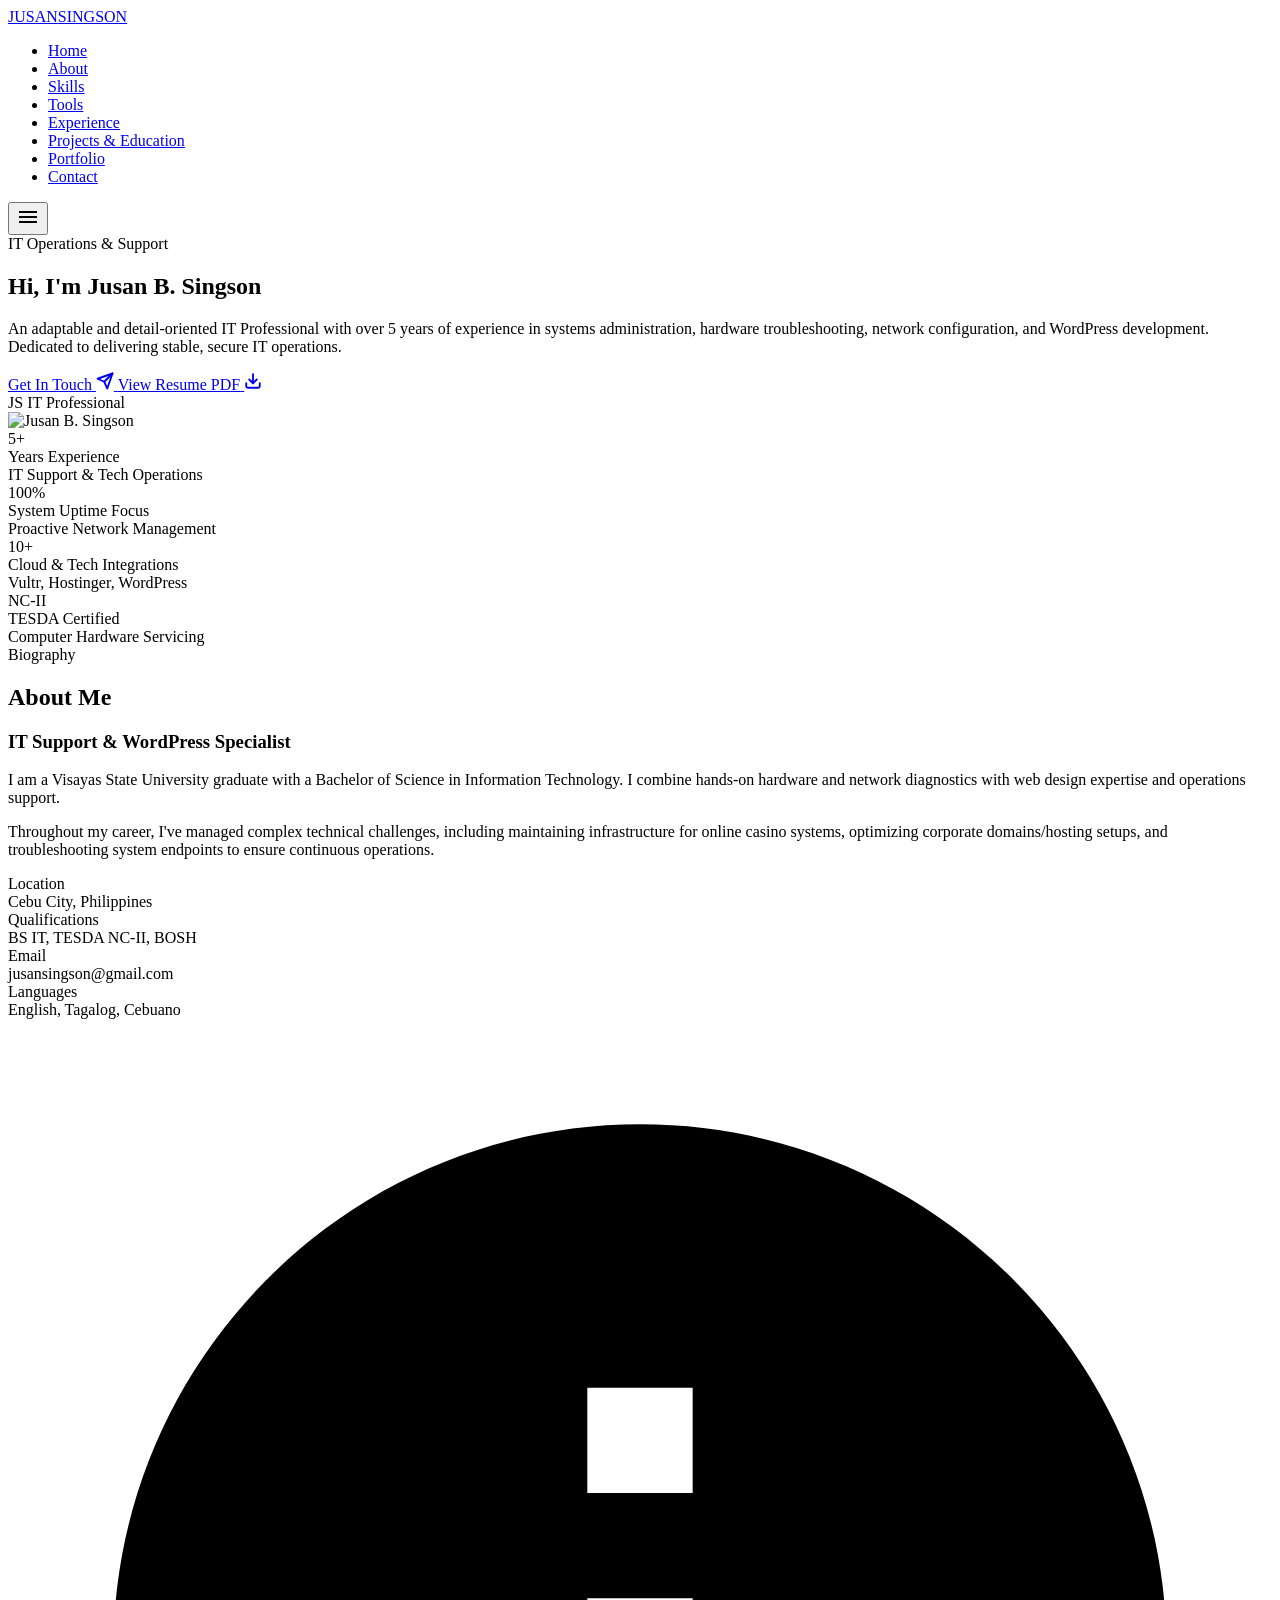
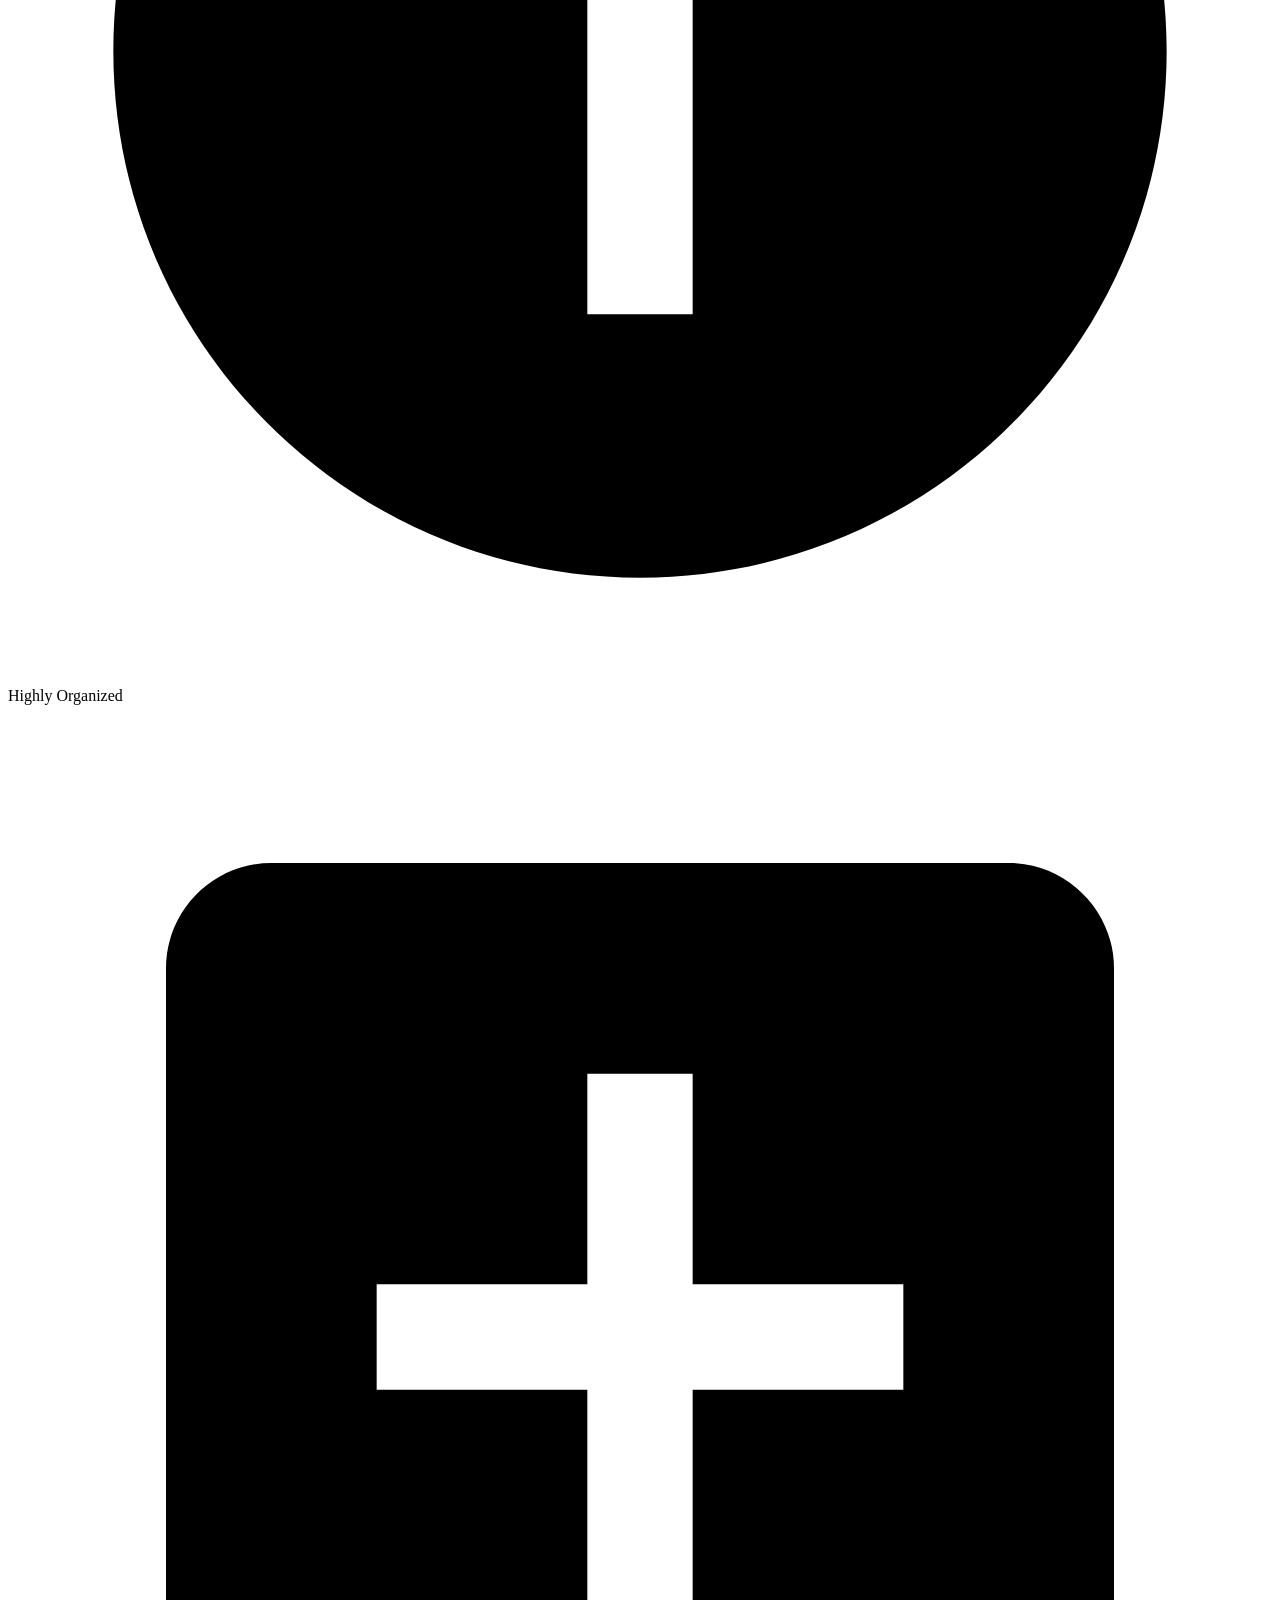
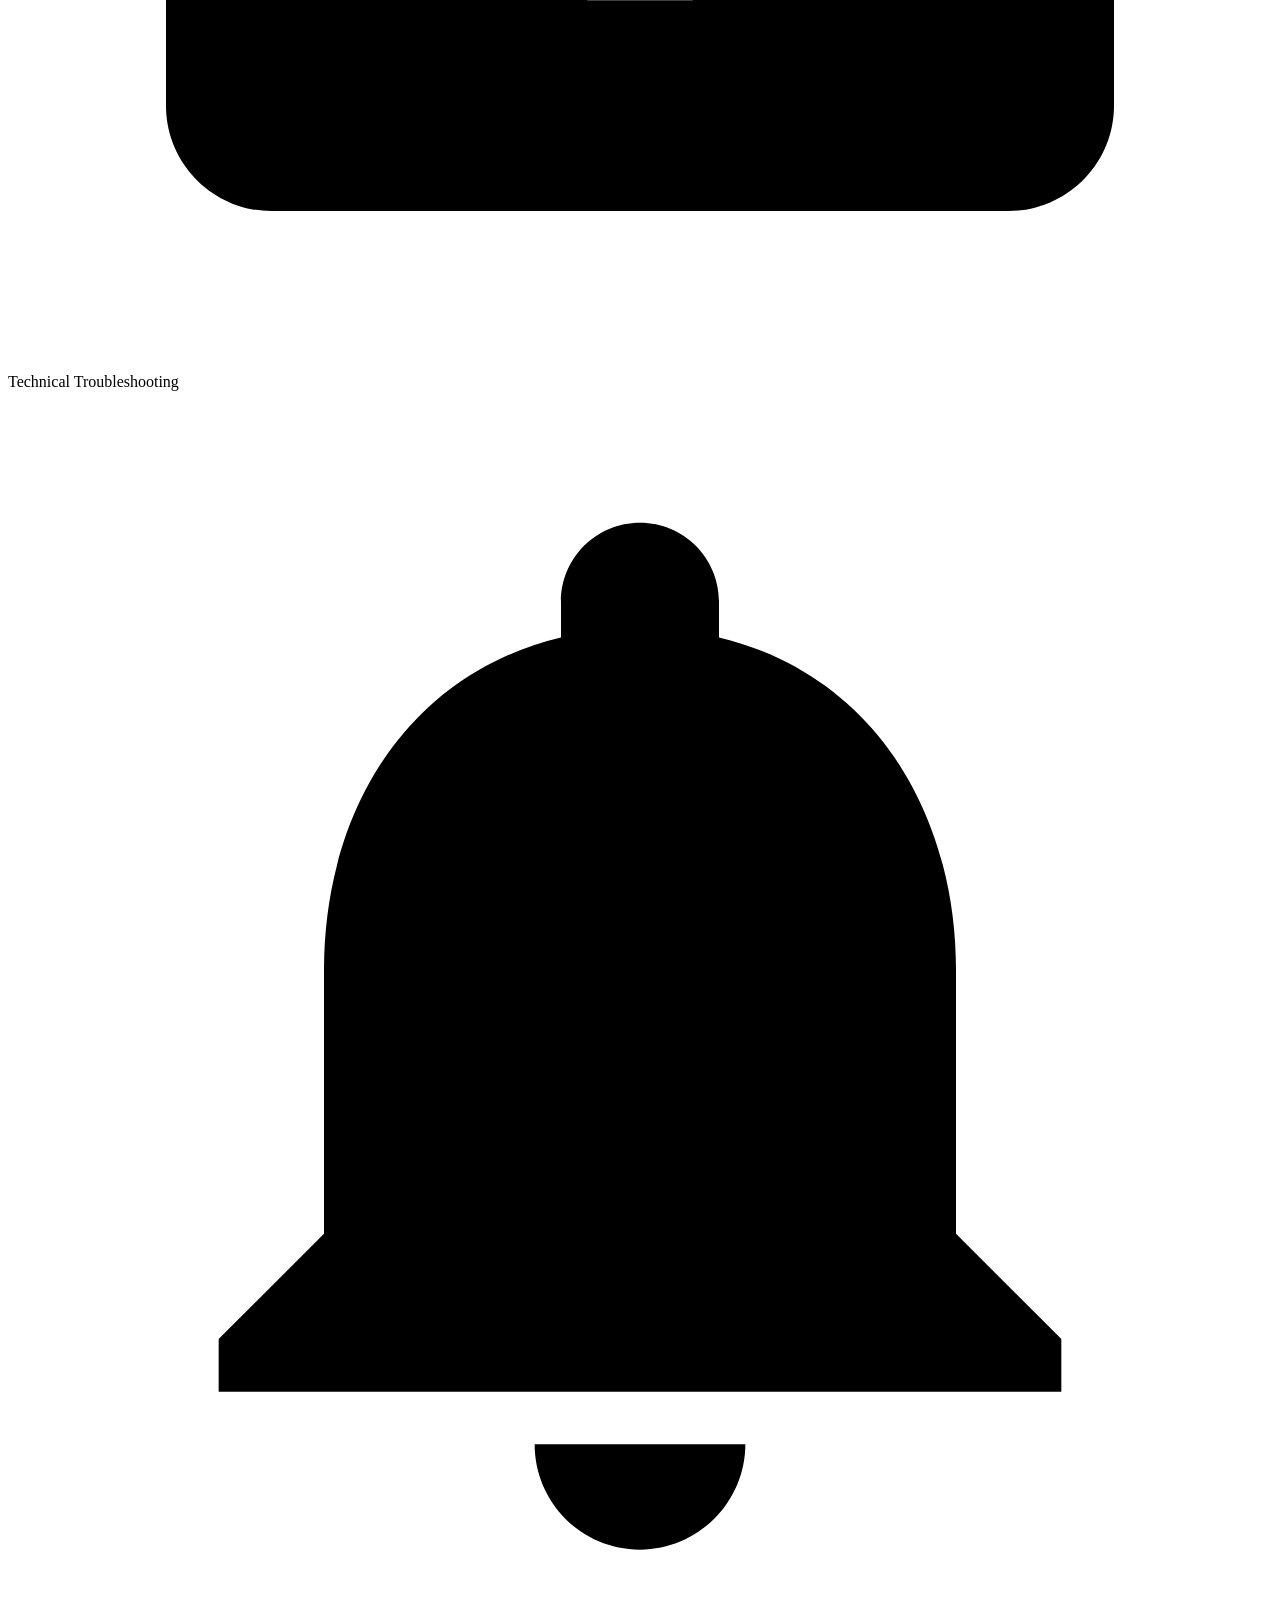
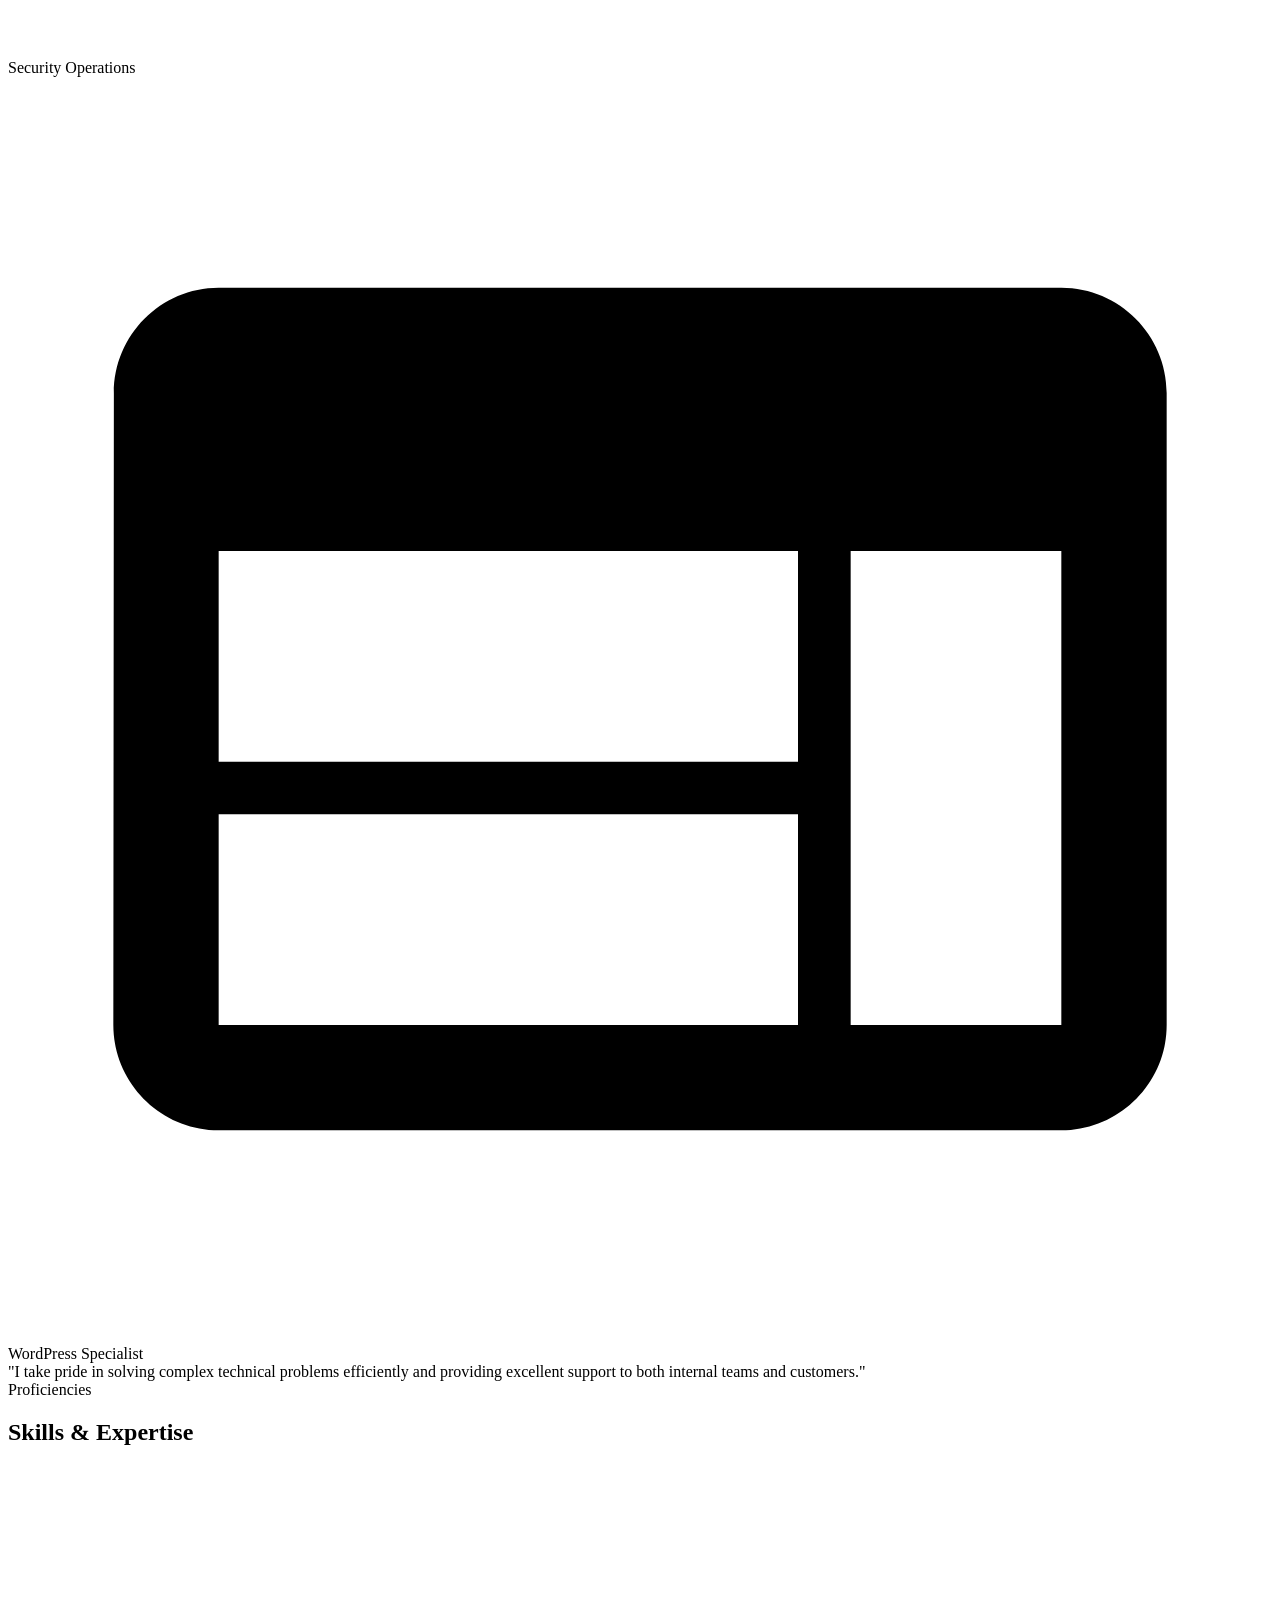
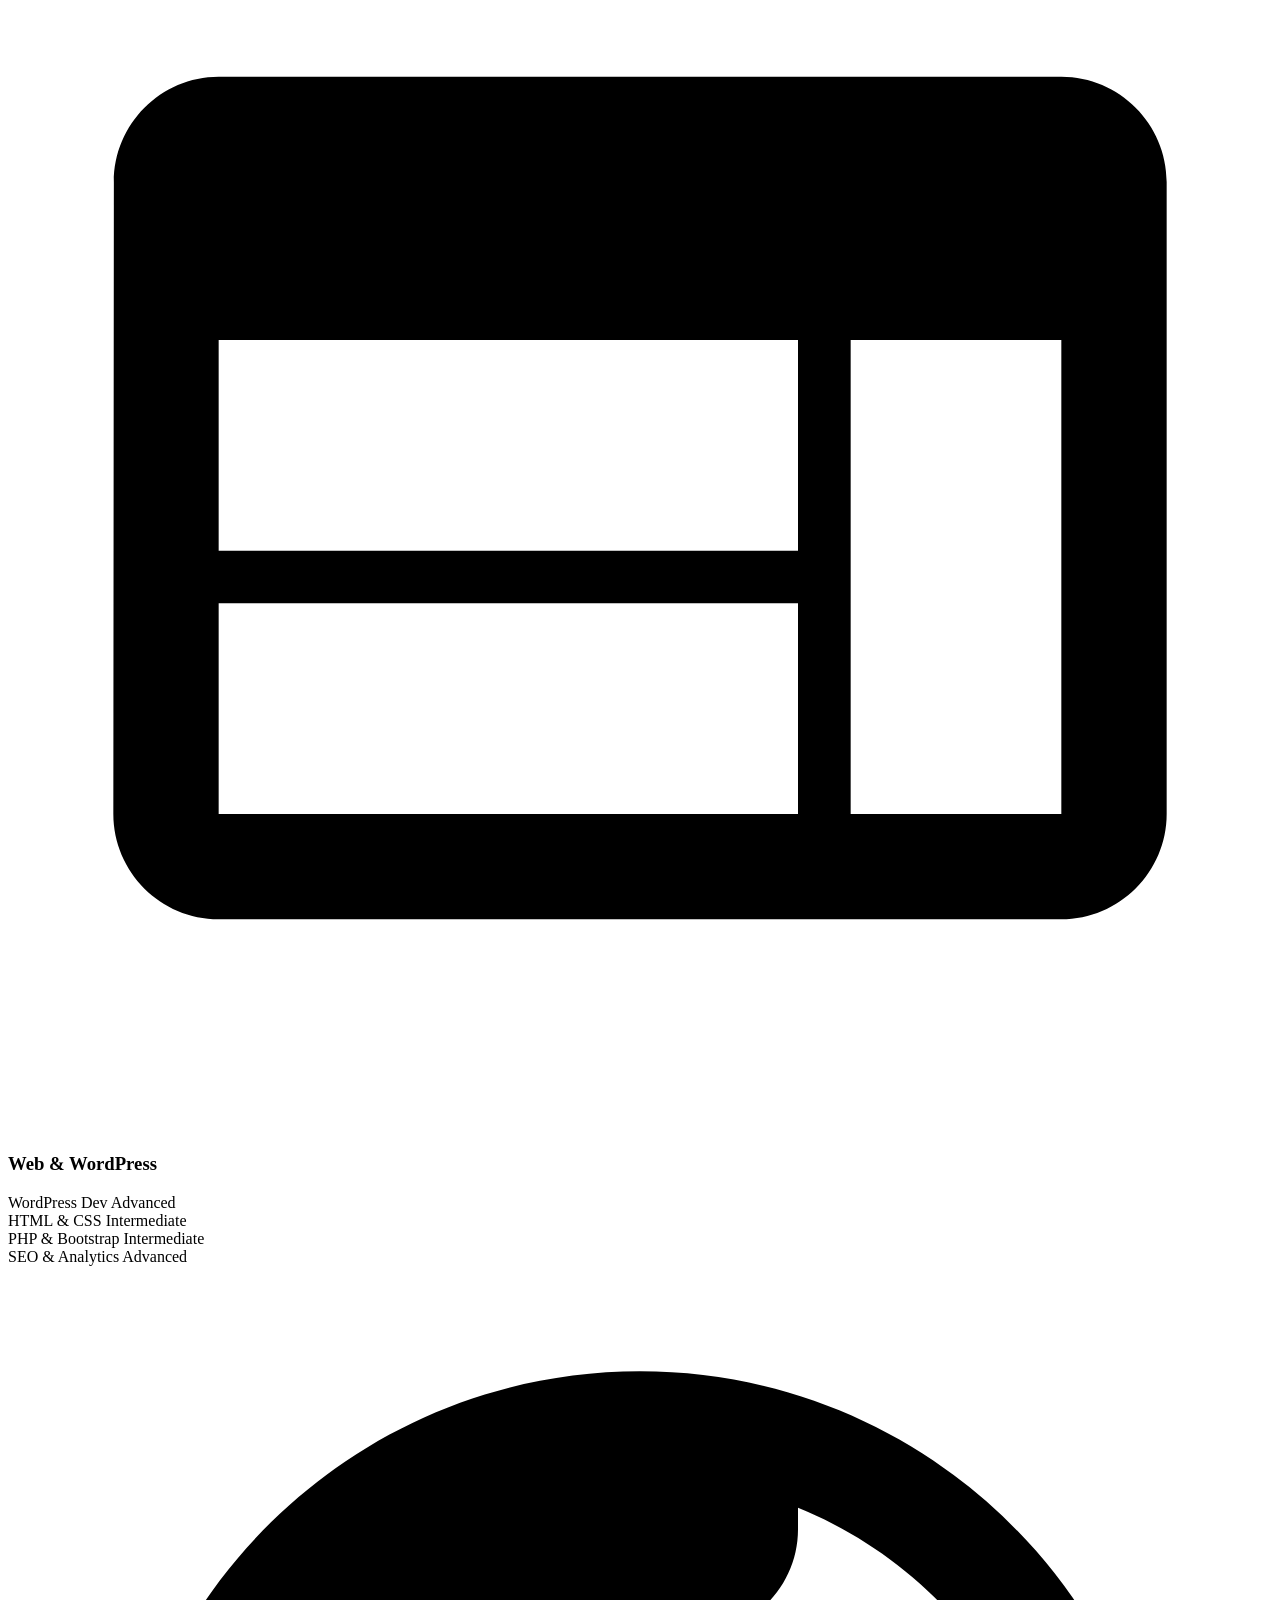
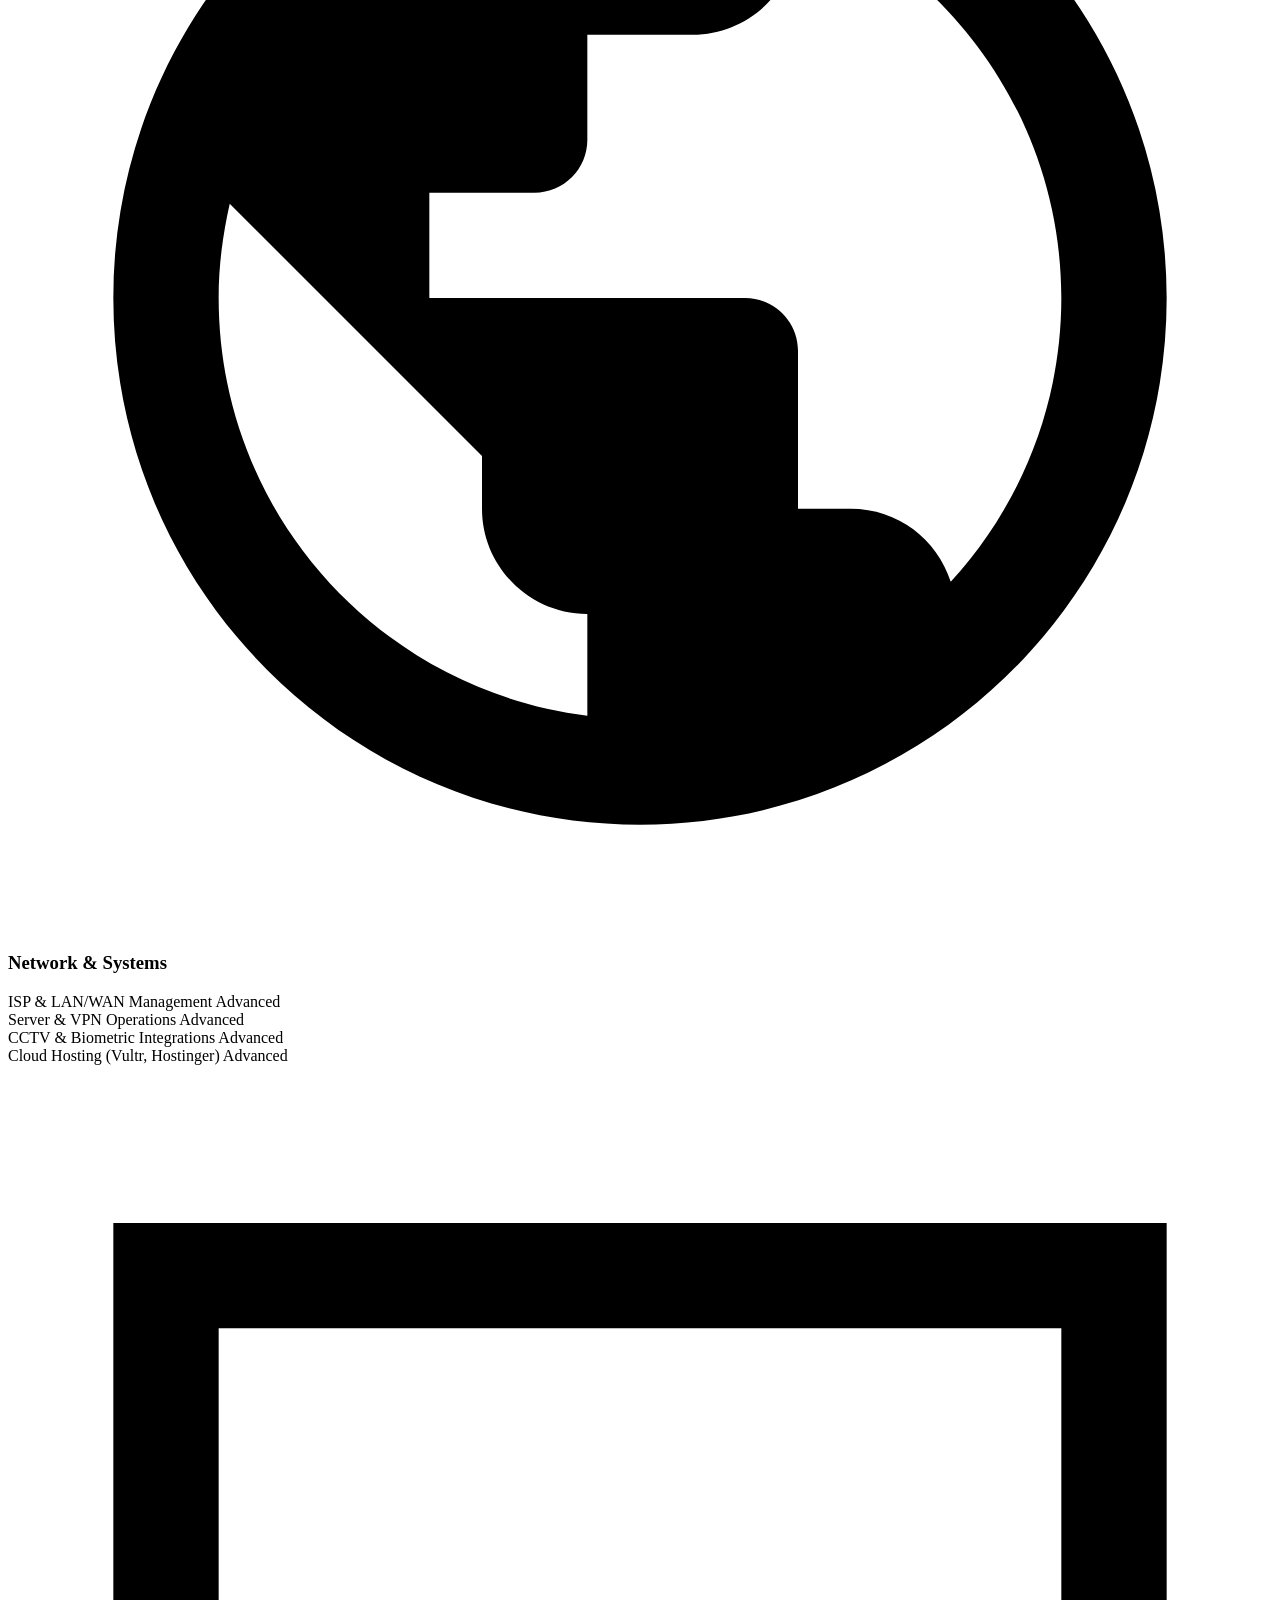
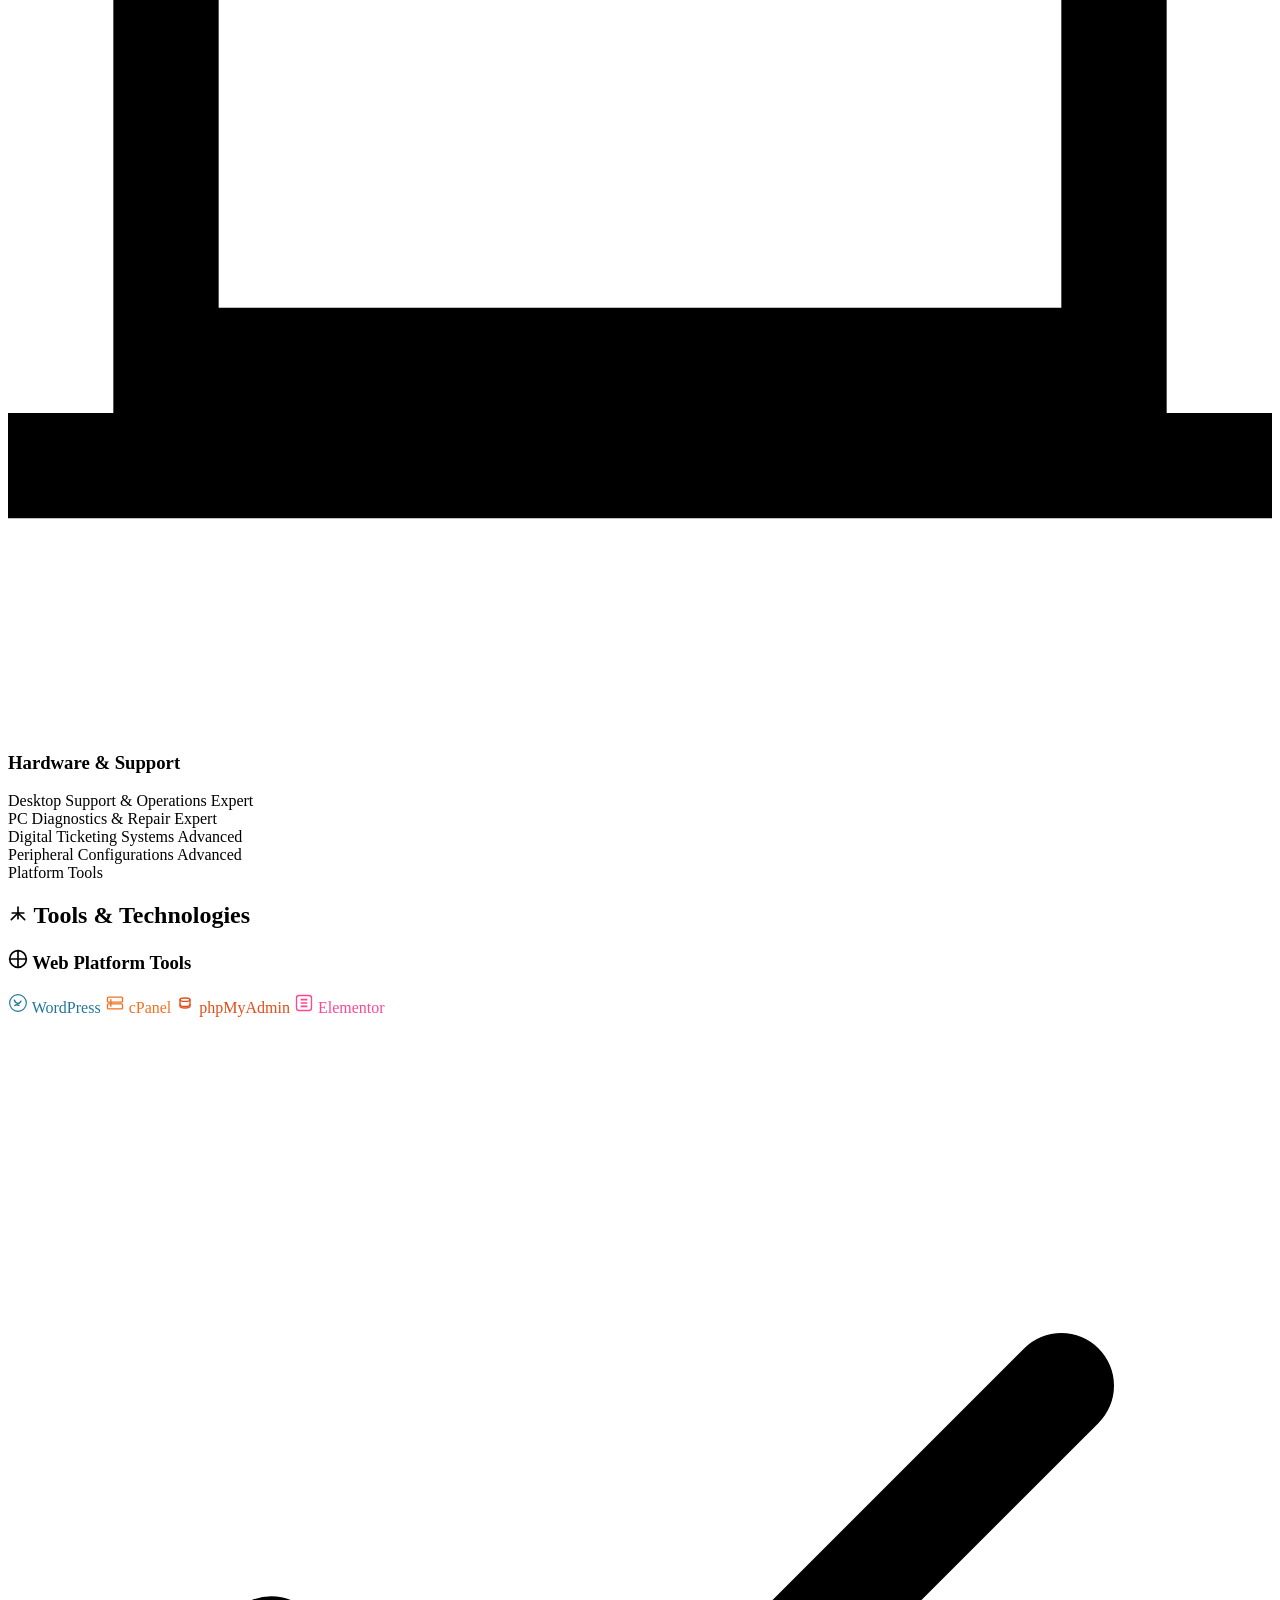
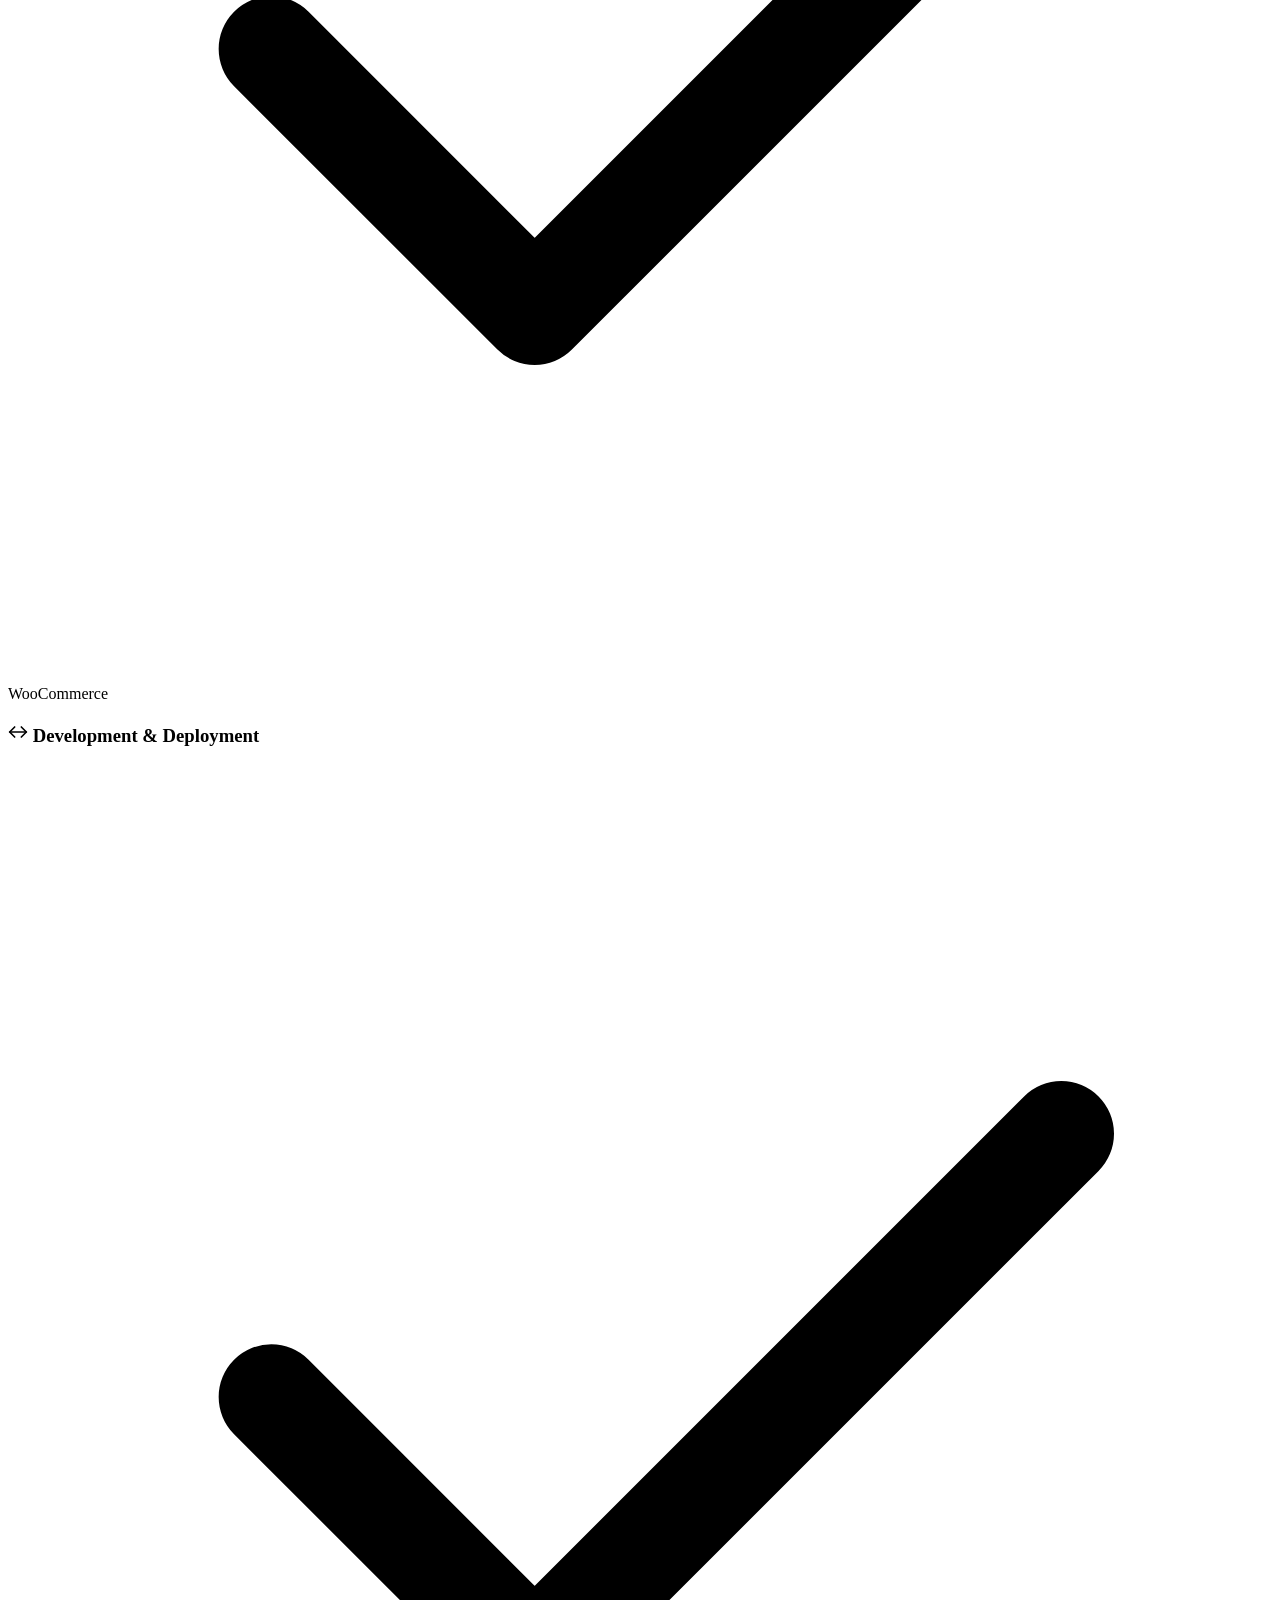
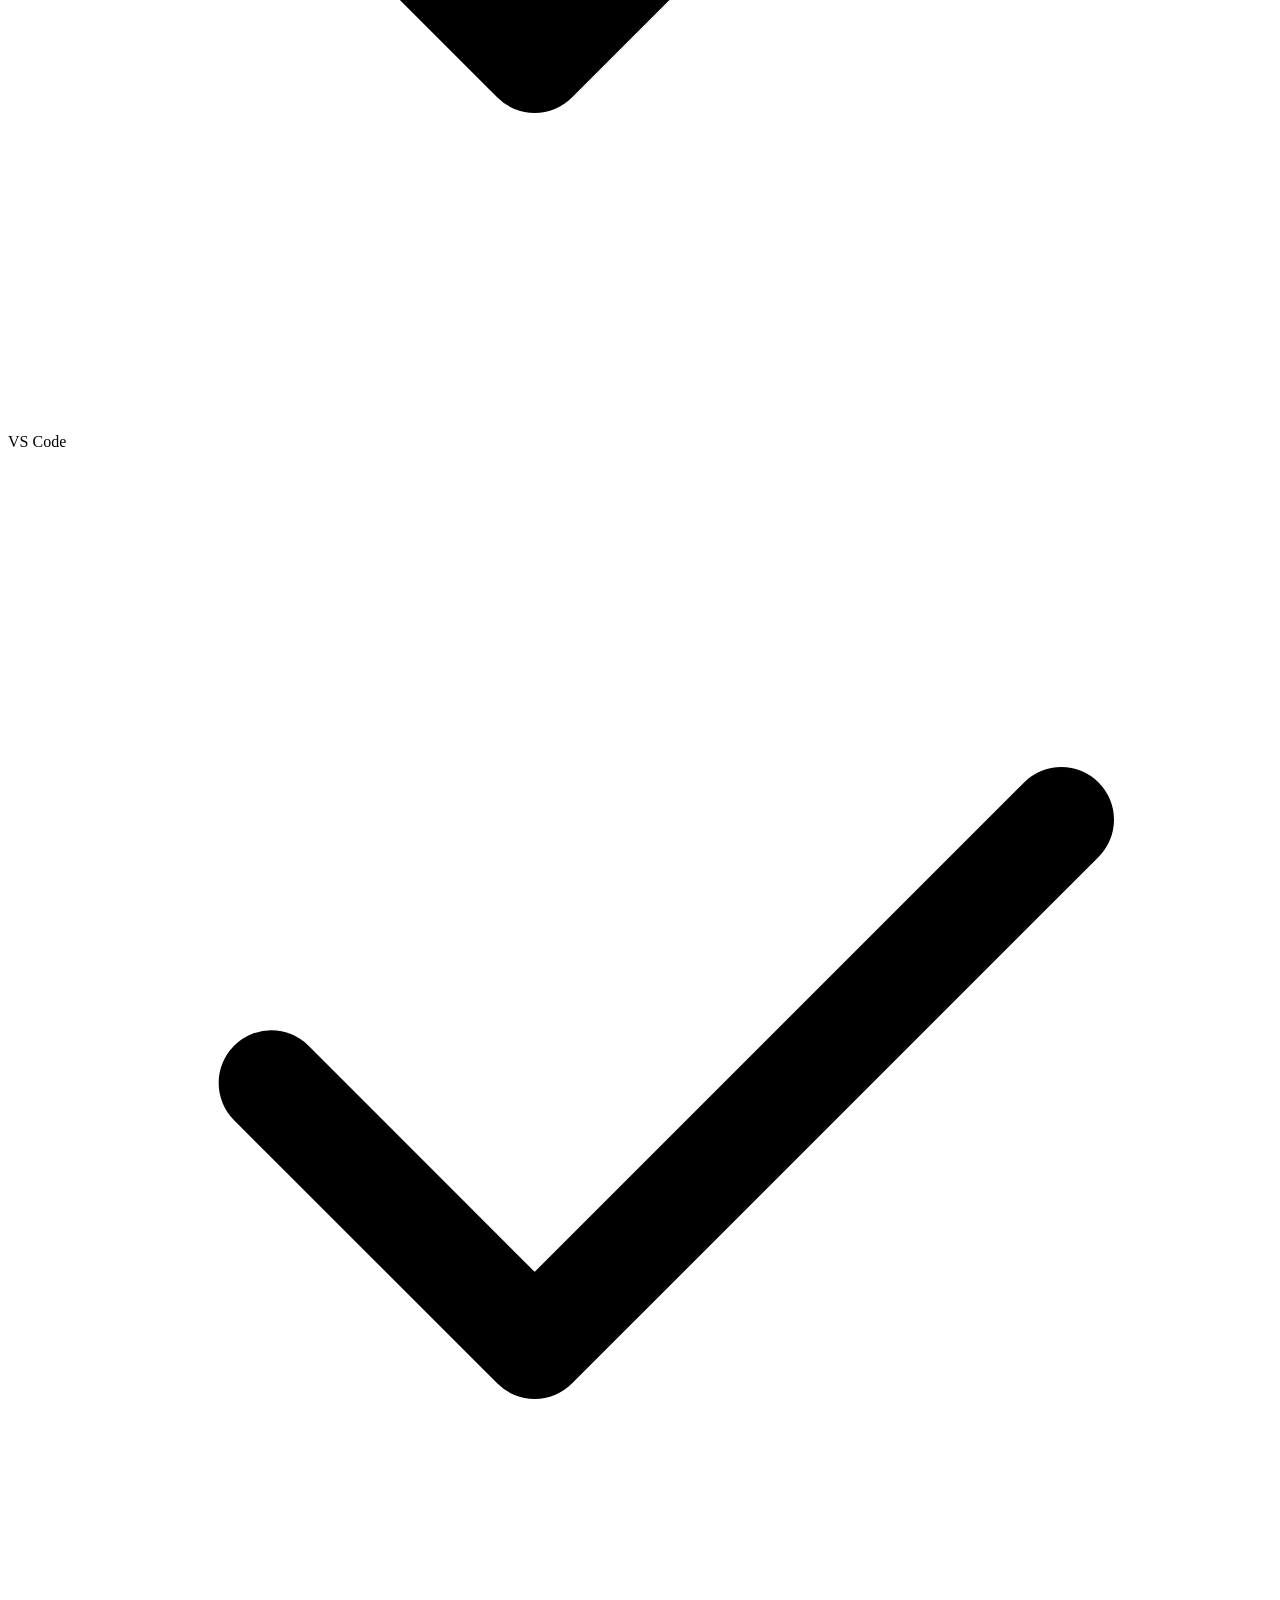
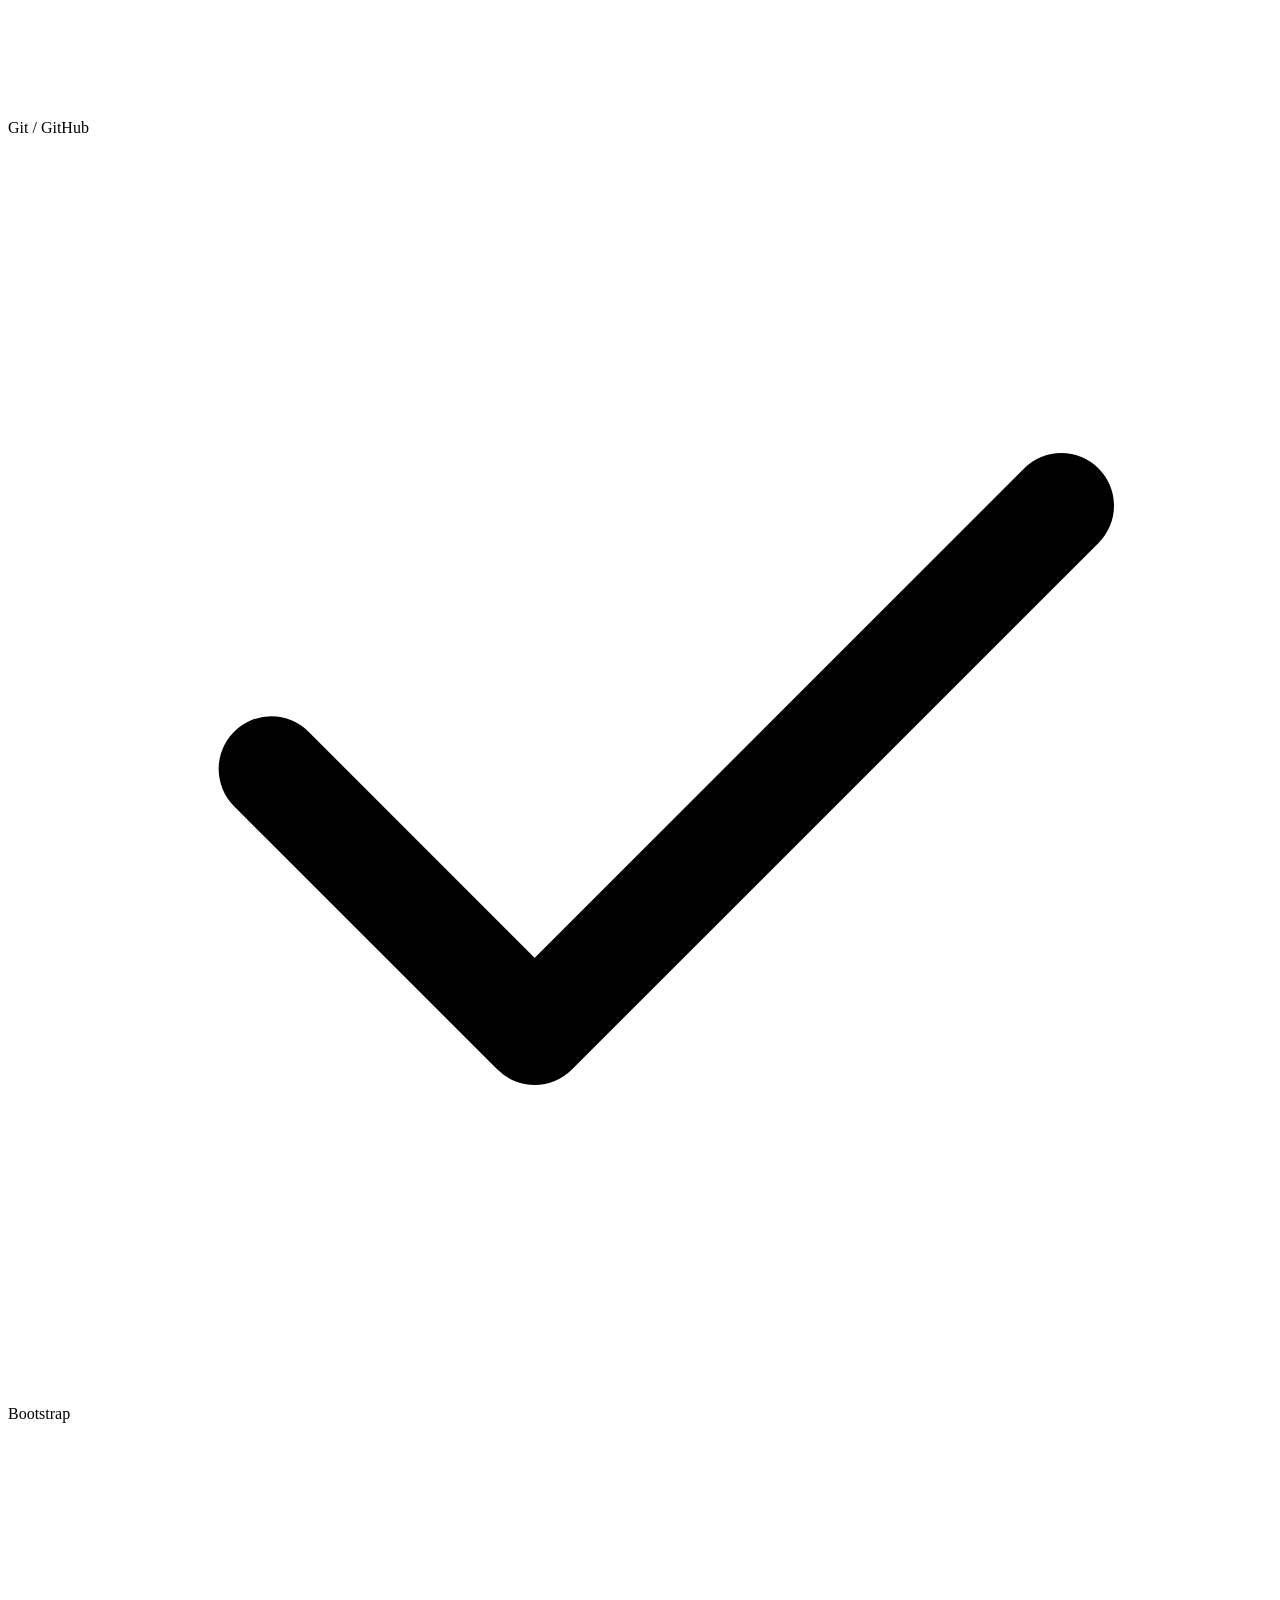
==== commit 585a35fc: "Update index.html" ====
--- a/index.html
+++ b/index.html
@@ -6,7 +6,7 @@
     <title>Jusan B. Singson | Portfolio & Resume</title>
     <meta name="description" content="Portfolio of Jusan B. Singson, an experienced IT Professional specializing in IT support, systems administration, website management, and network operations.">
     <!-- CSS stylesheet -->
-    <link rel="stylesheet" href="style.css">
+    <link rel="stylesheet" href="css/style.css">
 </head>
 <body>
 
@@ -14,11 +14,11 @@
     <header class="header" id="header">
         <div class="container">
             <a href="#hero" class="logo" id="nav-logo">
-                <span>JUSAN</span>SINGSON
+                <span class="logo-text"><span>JUSAN</span>SINGSON</span>
                 <span class="logo-dot"></span>
             </a>
             
-            <nav>
+            <nav role="navigation">
                 <ul class="nav-menu" id="nav-menu">
                     <li><a href="#hero" class="nav-link active">Home</a></li>
                     <li><a href="#about" class="nav-link">About</a></li>
@@ -26,6 +26,7 @@
                     <li><a href="#tools" class="nav-link">Tools</a></li>
                     <li><a href="#experience" class="nav-link">Experience</a></li>
                     <li><a href="#projects" class="nav-link">Projects & Education</a></li>
+                    <li><a href="#portfolio-preview" class="nav-link">Portfolio</a></li>
                     <li><a href="#contact" class="nav-link">Contact</a></li>
                 </ul>
             </nav>
@@ -37,6 +38,7 @@
             </button>
         </div>
     </header>
+<main>
 
     <!-- Hero Section -->
     <section class="hero" id="hero">
@@ -334,10 +336,41 @@
                         Web Platform Tools
                     </h3>
                     <div class="tool-list">
-                        <span class="tool-badge"><svg viewBox="0 0 24 24"><path d="M5 12l5 5L20 7" fill="none" stroke="currentColor" stroke-width="2" stroke-linecap="round" stroke-linejoin="round"/></svg><span>WordPress</span></span>
-                        <span class="tool-badge"><svg viewBox="0 0 24 24"><path d="M5 12l5 5L20 7" fill="none" stroke="currentColor" stroke-width="2" stroke-linecap="round" stroke-linejoin="round"/></svg><span>cPanel</span></span>
-                        <span class="tool-badge"><svg viewBox="0 0 24 24"><path d="M5 12l5 5L20 7" fill="none" stroke="currentColor" stroke-width="2" stroke-linecap="round" stroke-linejoin="round"/></svg><span>phpMyAdmin</span></span>
-                        <span class="tool-badge"><svg viewBox="0 0 24 24"><path d="M5 12l5 5L20 7" fill="none" stroke="currentColor" stroke-width="2" stroke-linecap="round" stroke-linejoin="round"/></svg><span>Elementor</span></span>
+                        <span class="tool-badge wp" style="color: #21759B;">
+                            <svg viewBox="0 0 24 24" width="20" height="20" fill="currentColor" aria-hidden="true">
+                                <circle cx="12" cy="12" r="10" fill="none" stroke="currentColor" stroke-width="1.4"/>
+                                <path d="M7.5 8.5c1.2 3 1.8 4 4.5 4 1.4 0 2.6-.9 3.6-2.8" fill="none" stroke="currentColor" stroke-width="1.6" stroke-linecap="round" stroke-linejoin="round"/>
+                                <path d="M8.2 15c1.4-1 3.6-1 5 0" fill="none" stroke="currentColor" stroke-width="1.6" stroke-linecap="round" stroke-linejoin="round"/>
+                            </svg>
+                            <span>WordPress</span>
+                        </span>
+
+                        <span class="tool-badge cpanel" style="color: #F37021;">
+                            <svg viewBox="0 0 24 24" width="20" height="20" fill="none" stroke="currentColor" stroke-width="1.6" stroke-linecap="round" stroke-linejoin="round" aria-hidden="true">
+                                <rect x="3" y="5" width="18" height="6" rx="1"/>
+                                <rect x="3" y="13" width="18" height="6" rx="1"/>
+                                <path d="M7 8v8"/>
+                            </svg>
+                            <span>cPanel</span>
+                        </span>
+
+                        <span class="tool-badge phpmyadmin" style="color: #E54B15;">
+                            <svg viewBox="0 0 24 24" width="20" height="20" fill="none" stroke="currentColor" stroke-width="1.6" stroke-linecap="round" stroke-linejoin="round" aria-hidden="true">
+                                <ellipse cx="12" cy="8" rx="6" ry="2"/>
+                                <path d="M6 8v6c0 1.1 2.7 2 6 2s6-.9 6-2V8"/>
+                                <path d="M6 14v2c0 1.1 2.7 2 6 2s6-.9 6-2v-2"/>
+                            </svg>
+                            <span>phpMyAdmin</span>
+                        </span>
+
+                        <span class="tool-badge elementor" style="color: #FF4791;">
+                            <svg viewBox="0 0 24 24" width="20" height="20" fill="currentColor" aria-hidden="true">
+                                <rect x="3" y="3" width="18" height="18" rx="3" fill="none" stroke="currentColor" stroke-width="1.6"/>
+                                <path d="M8 7h8v2H8zM8 11h8v2H8zM8 15h8v2H8z" fill="currentColor"/>
+                            </svg>
+                            <span>Elementor</span>
+                        </span>
+
                         <span class="tool-badge"><svg viewBox="0 0 24 24"><path d="M5 12l5 5L20 7" fill="none" stroke="currentColor" stroke-width="2" stroke-linecap="round" stroke-linejoin="round"/></svg><span>WooCommerce</span></span>
                     </div>
                 </div>
@@ -594,8 +627,8 @@
                             </div>
                         </div>
                     </div>
-                </div>
-                
+
+                </div>
                 <!-- Education Column -->
                 <div>
                     <h3 class="sub-section-title">
@@ -636,6 +669,47 @@
                     </div>
                 </div>
                 
+            </div>
+        </div>
+    </section>
+
+    <!-- Portfolio Preview -->
+    <section class="reveal" id="portfolio-preview">
+        <div class="container">
+            <div class="section-title-wrapper">
+                <span class="section-subtitle">Selected Work</span>
+                <h2 class="section-title">Visual Design <span>Preview</span></h2>
+            </div>
+
+            <div class="preview-grid">
+                <a class="preview-item" href="portfolio.html#logos" aria-label="View logo design work">
+                    <img src="Logo/1.png" alt="Logo design preview">
+                    <div class="preview-item-content">
+                        <h3 class="preview-item-title">Logo Design</h3>
+                        <p class="preview-item-text">Brand marks, identity systems, and clean iconography for clients and campaigns.</p>
+                        <span class="preview-item-link">Explore logos →</span>
+                    </div>
+                </a>
+                <a class="preview-item" href="portfolio.html#business-cards" aria-label="View business card designs">
+                    <img src="Business Card/1.png" alt="Business card design preview">
+                    <div class="preview-item-content">
+                        <h3 class="preview-item-title">Business Cards</h3>
+                        <p class="preview-item-text">Professional layout and typography for print-ready identity collateral.</p>
+                        <span class="preview-item-link">View cards →</span>
+                    </div>
+                </a>
+                <a class="preview-item" href="portfolio.html#posters" aria-label="View poster design work">
+                    <img src="poster/1 (1).png" alt="Poster design preview">
+                    <div class="preview-item-content">
+                        <h3 class="preview-item-title">Poster Concepts</h3>
+                        <p class="preview-item-text">Visual storytelling and campaign graphics built for impact and clarity.</p>
+                        <span class="preview-item-link">See posters →</span>
+                    </div>
+                </a>
+            </div>
+
+            <div class="section-action">
+                <a href="portfolio.html" class="btn btn-secondary">View Full Portfolio</a>
             </div>
         </div>
     </section>
@@ -840,7 +914,7 @@
                             </div>
                         </div>
                     </div>
-                    
+
                 </div>
 
                 <!-- Form -->
@@ -878,6 +952,8 @@
     </section>
 
     <!-- Footer -->
+    </main>
+
     <!-- Lightbox Modal for Gallery -->
     <div id="lightbox" class="lightbox" aria-hidden="true">
         <div class="lightbox-inner">
@@ -900,6 +976,6 @@
     </footer>
 
     <!-- JS Scripts -->
-    <script src="main.js"></script>
+    <script src="js/main.js"></script>
 </body>
 </html>
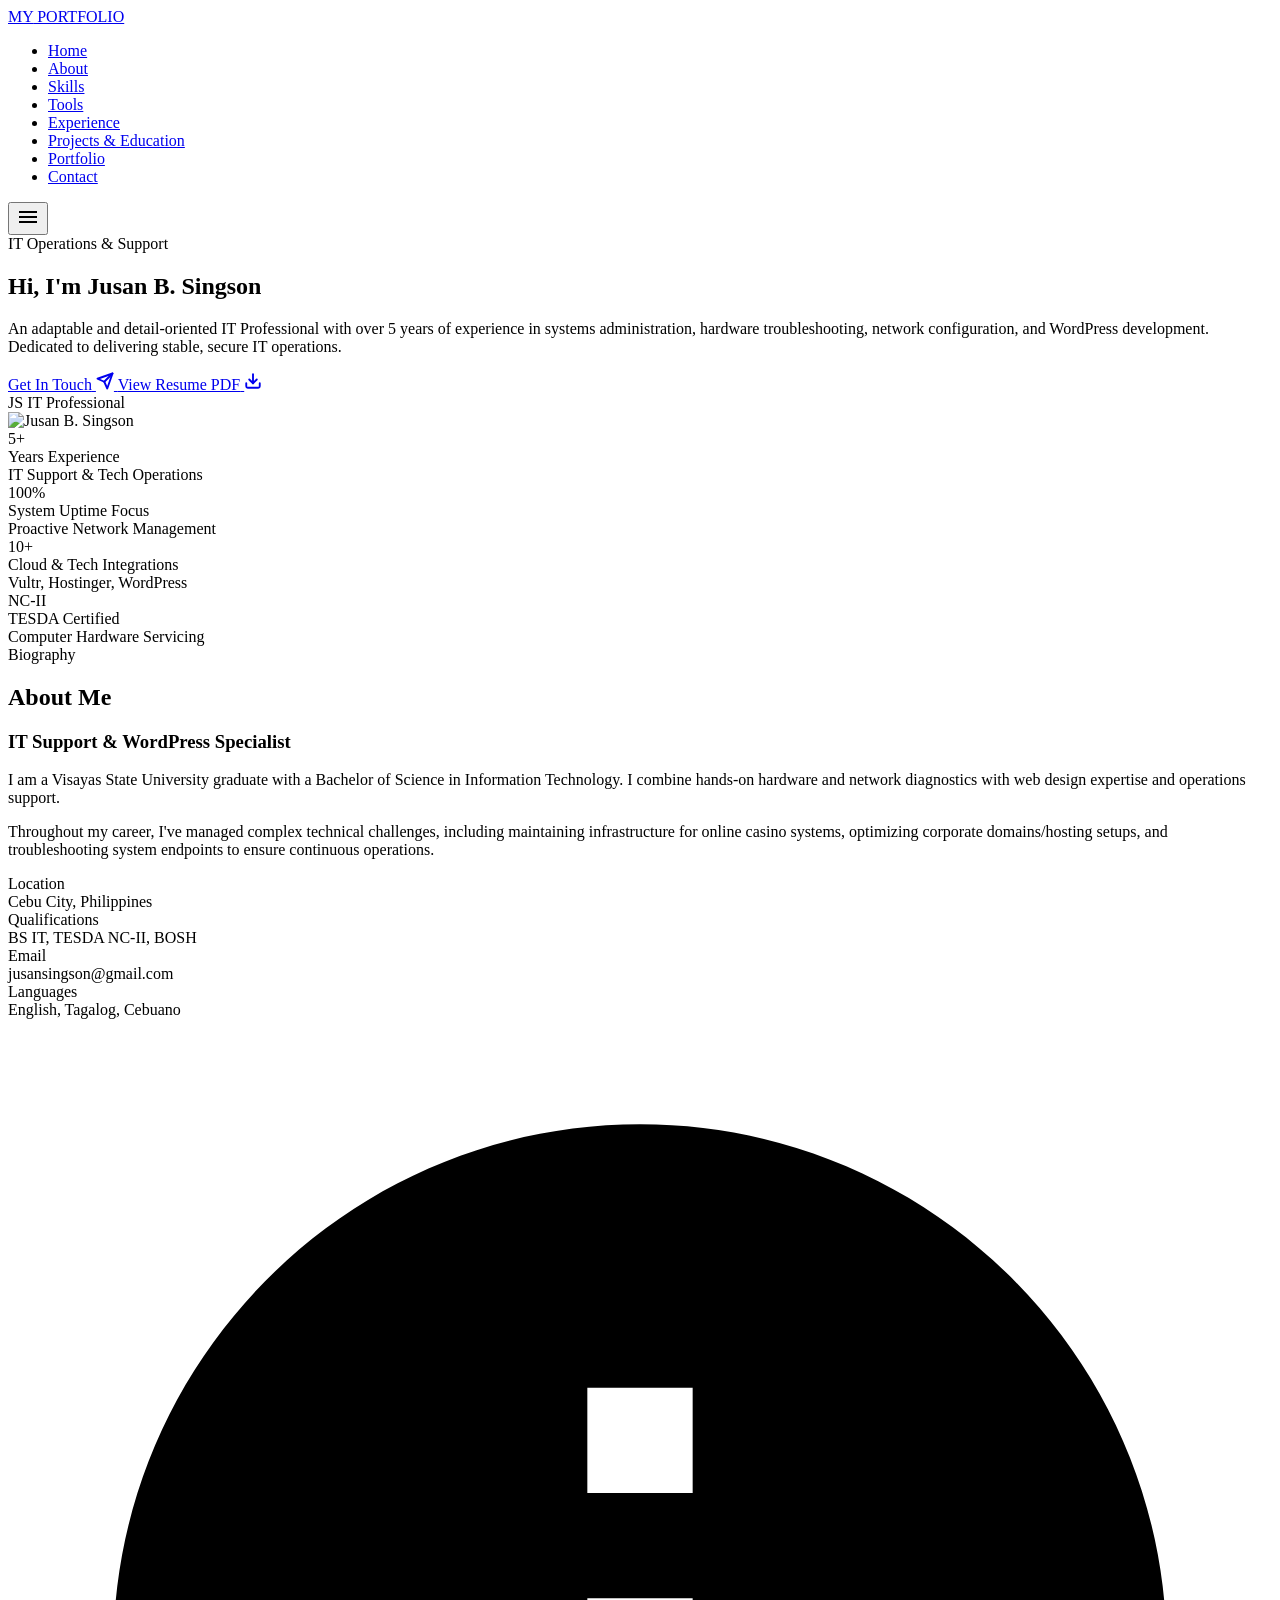
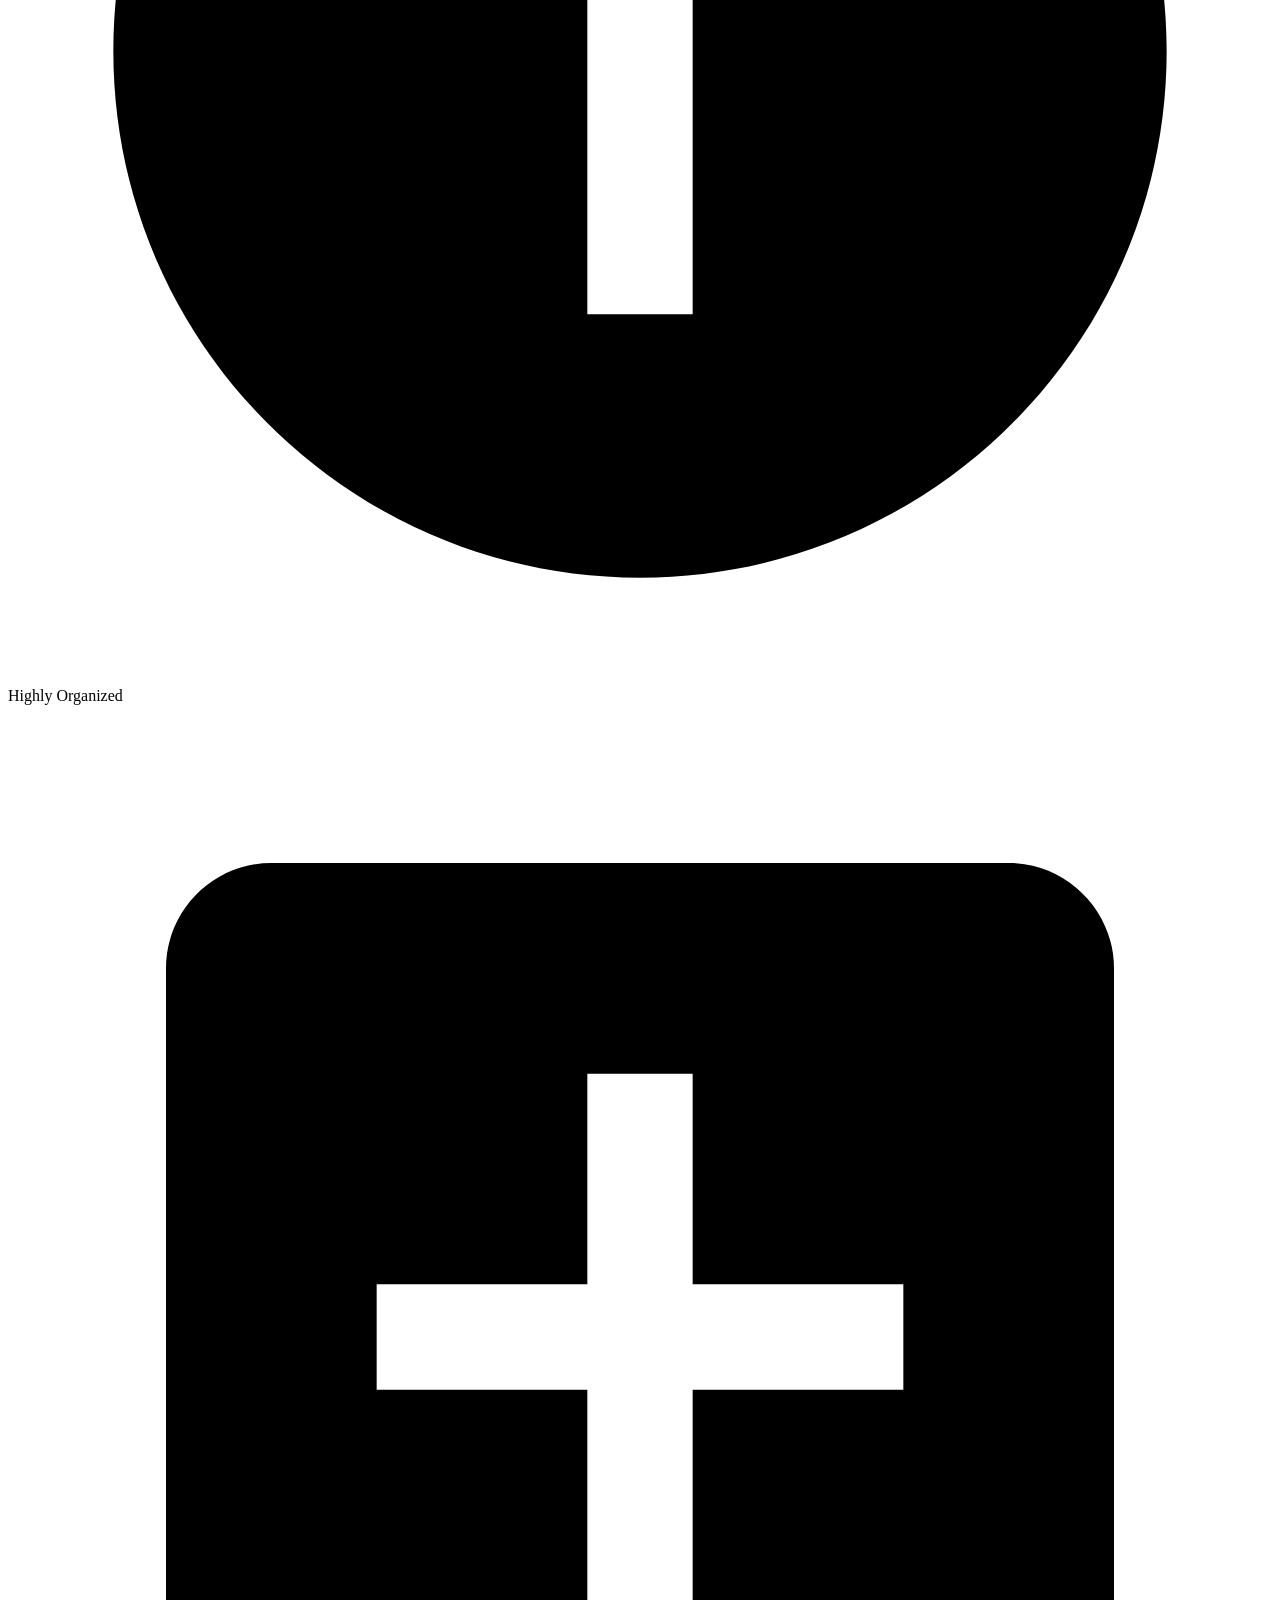
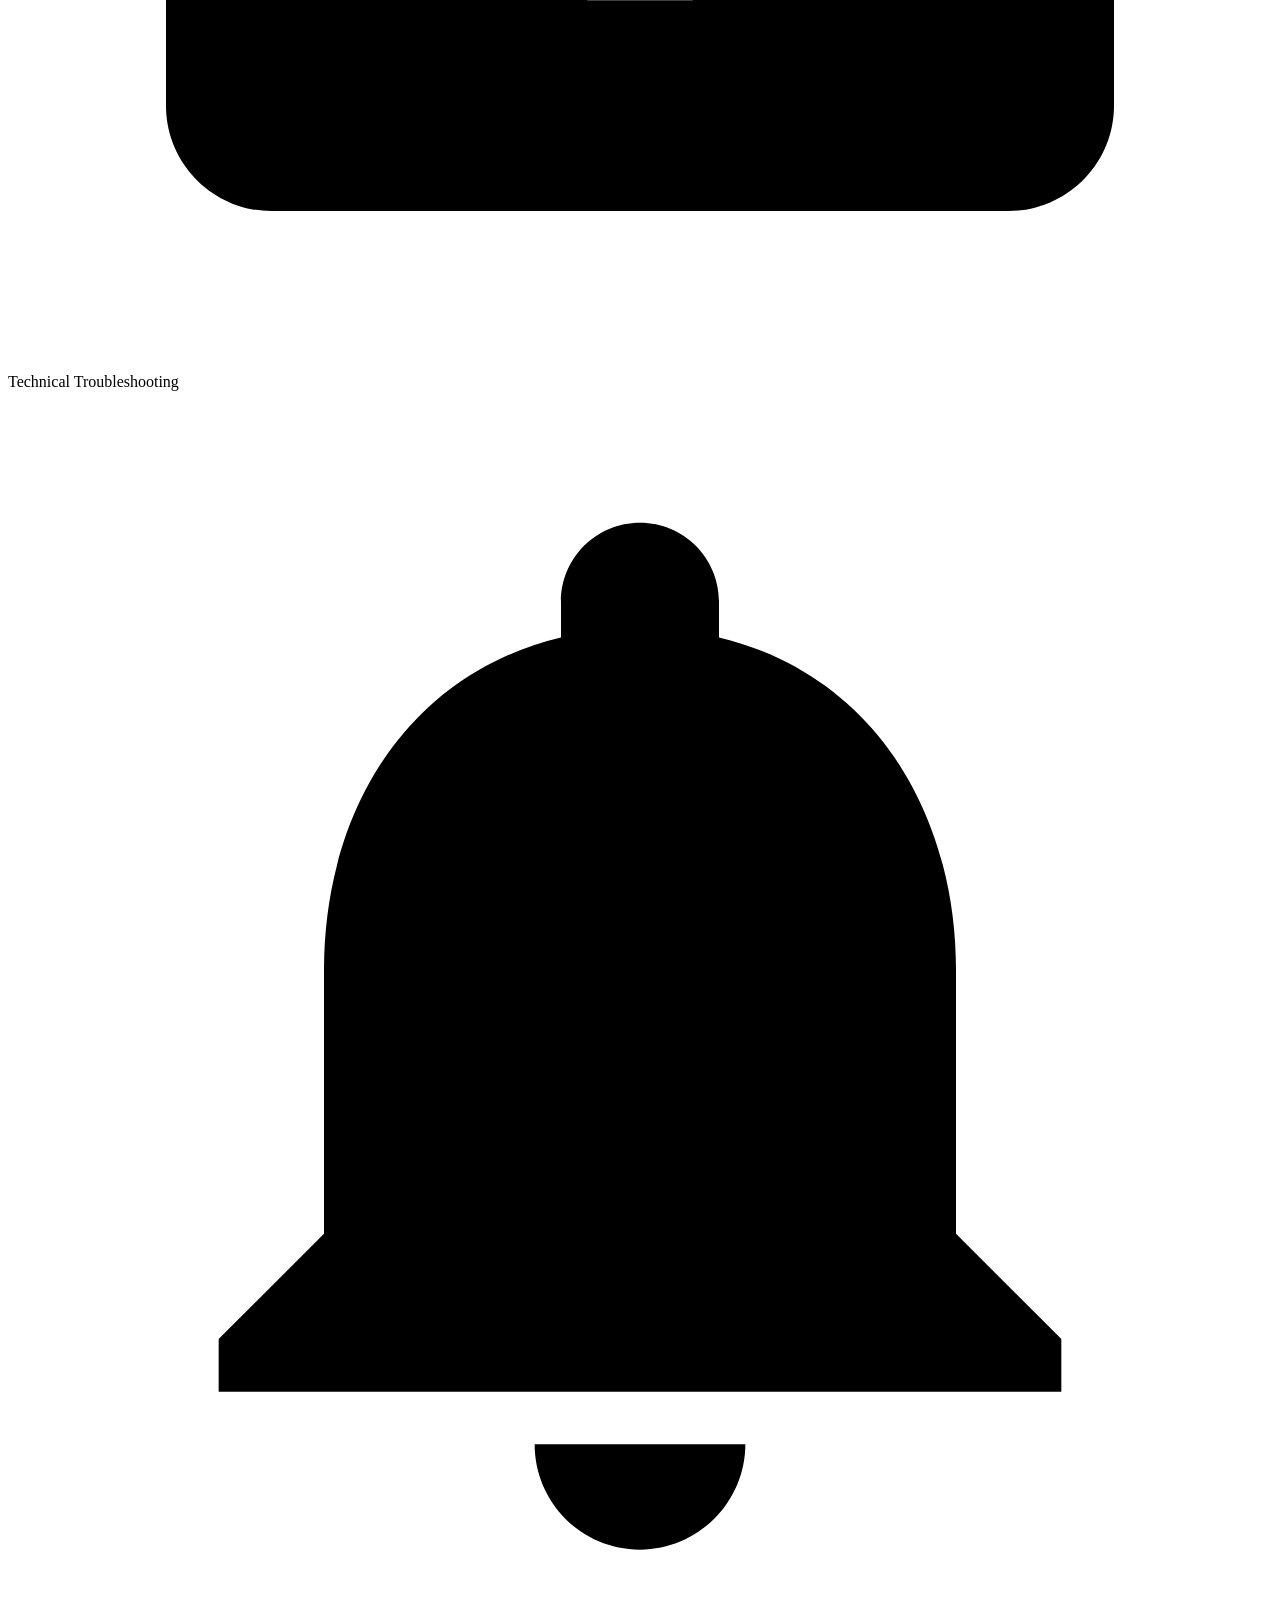
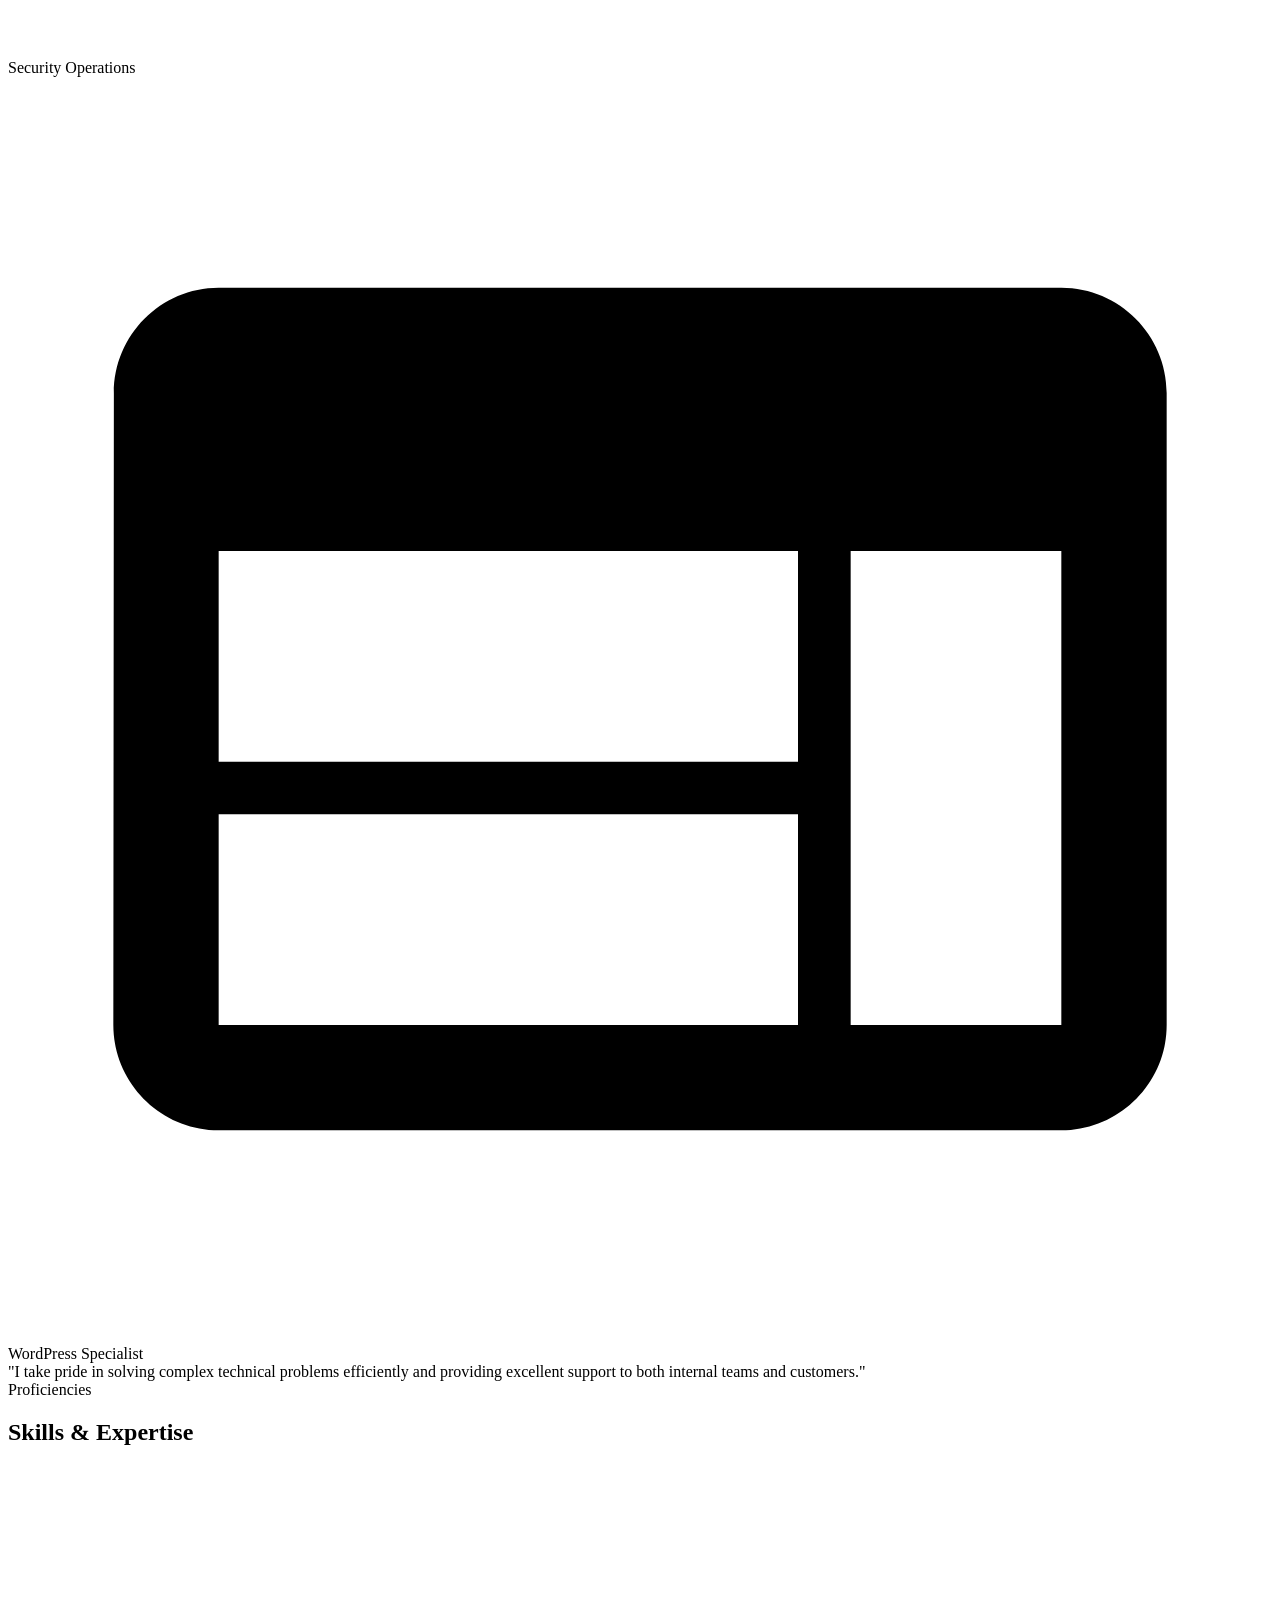
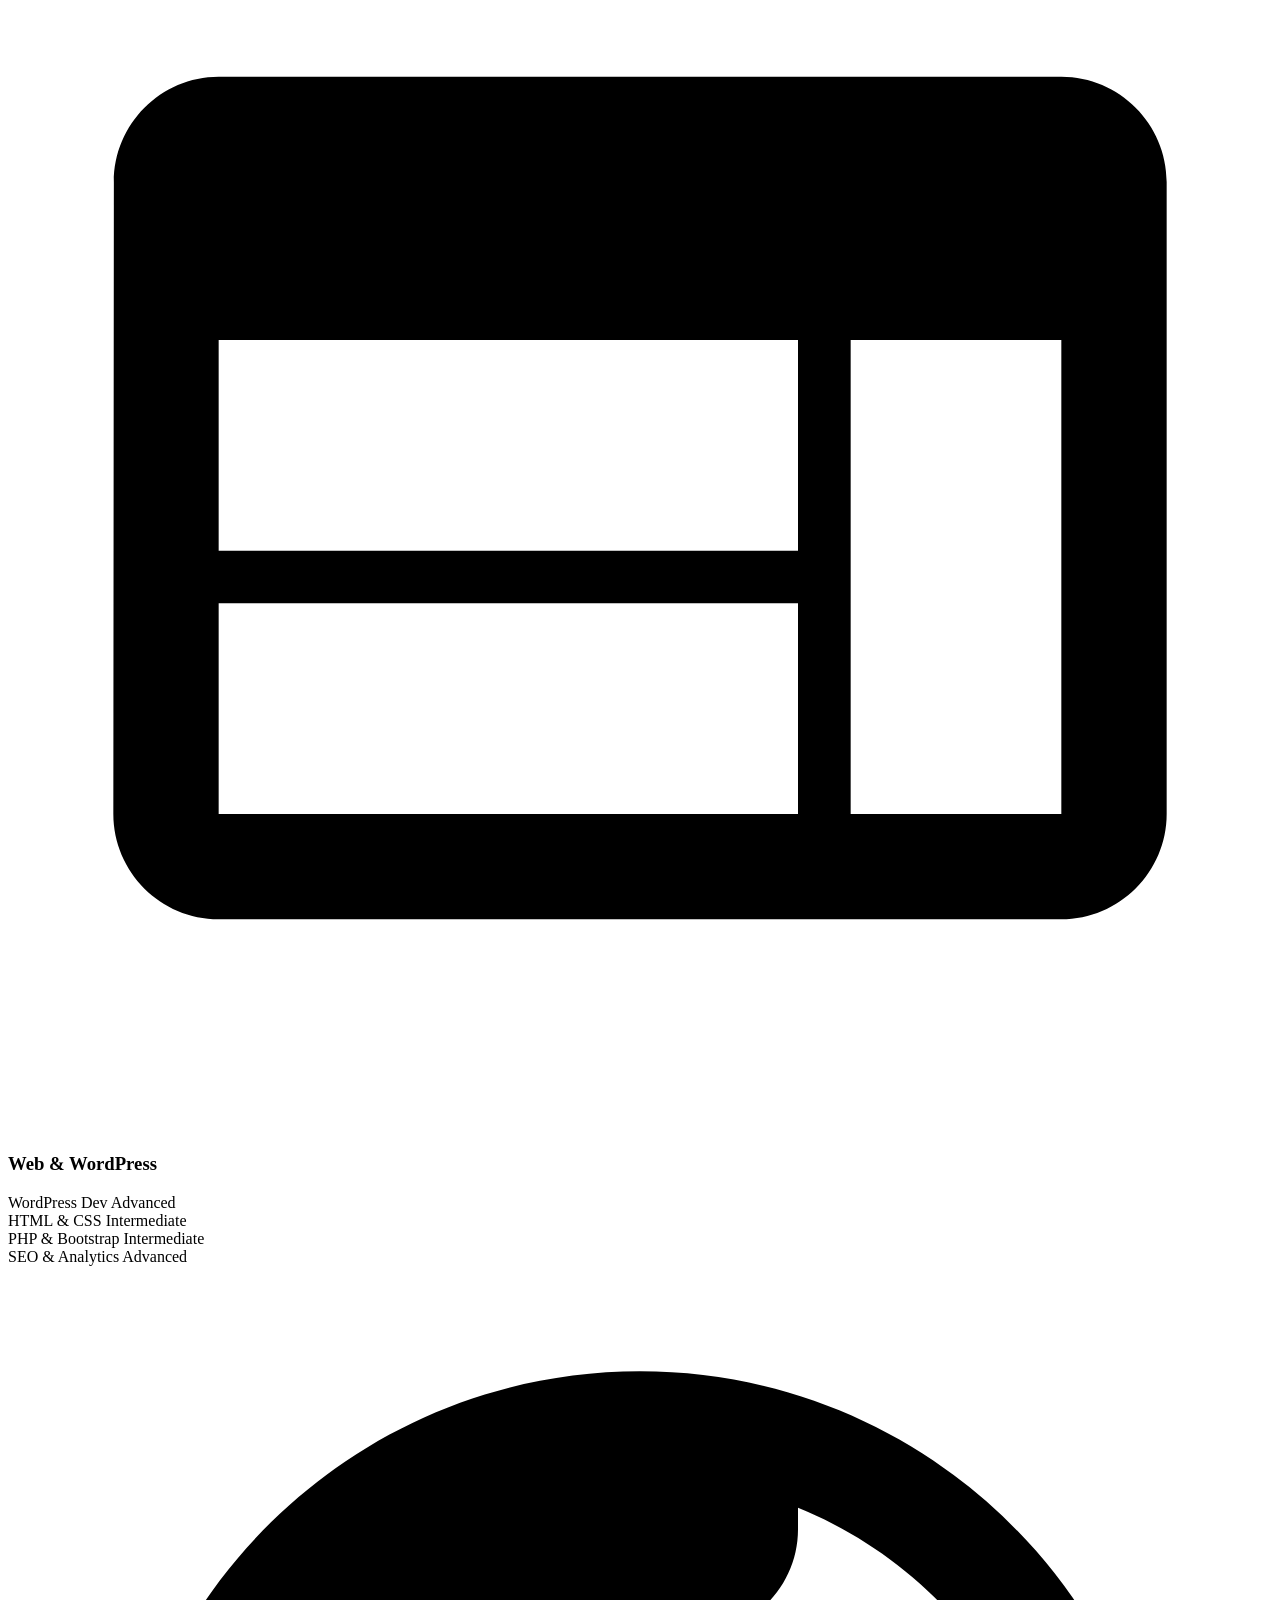
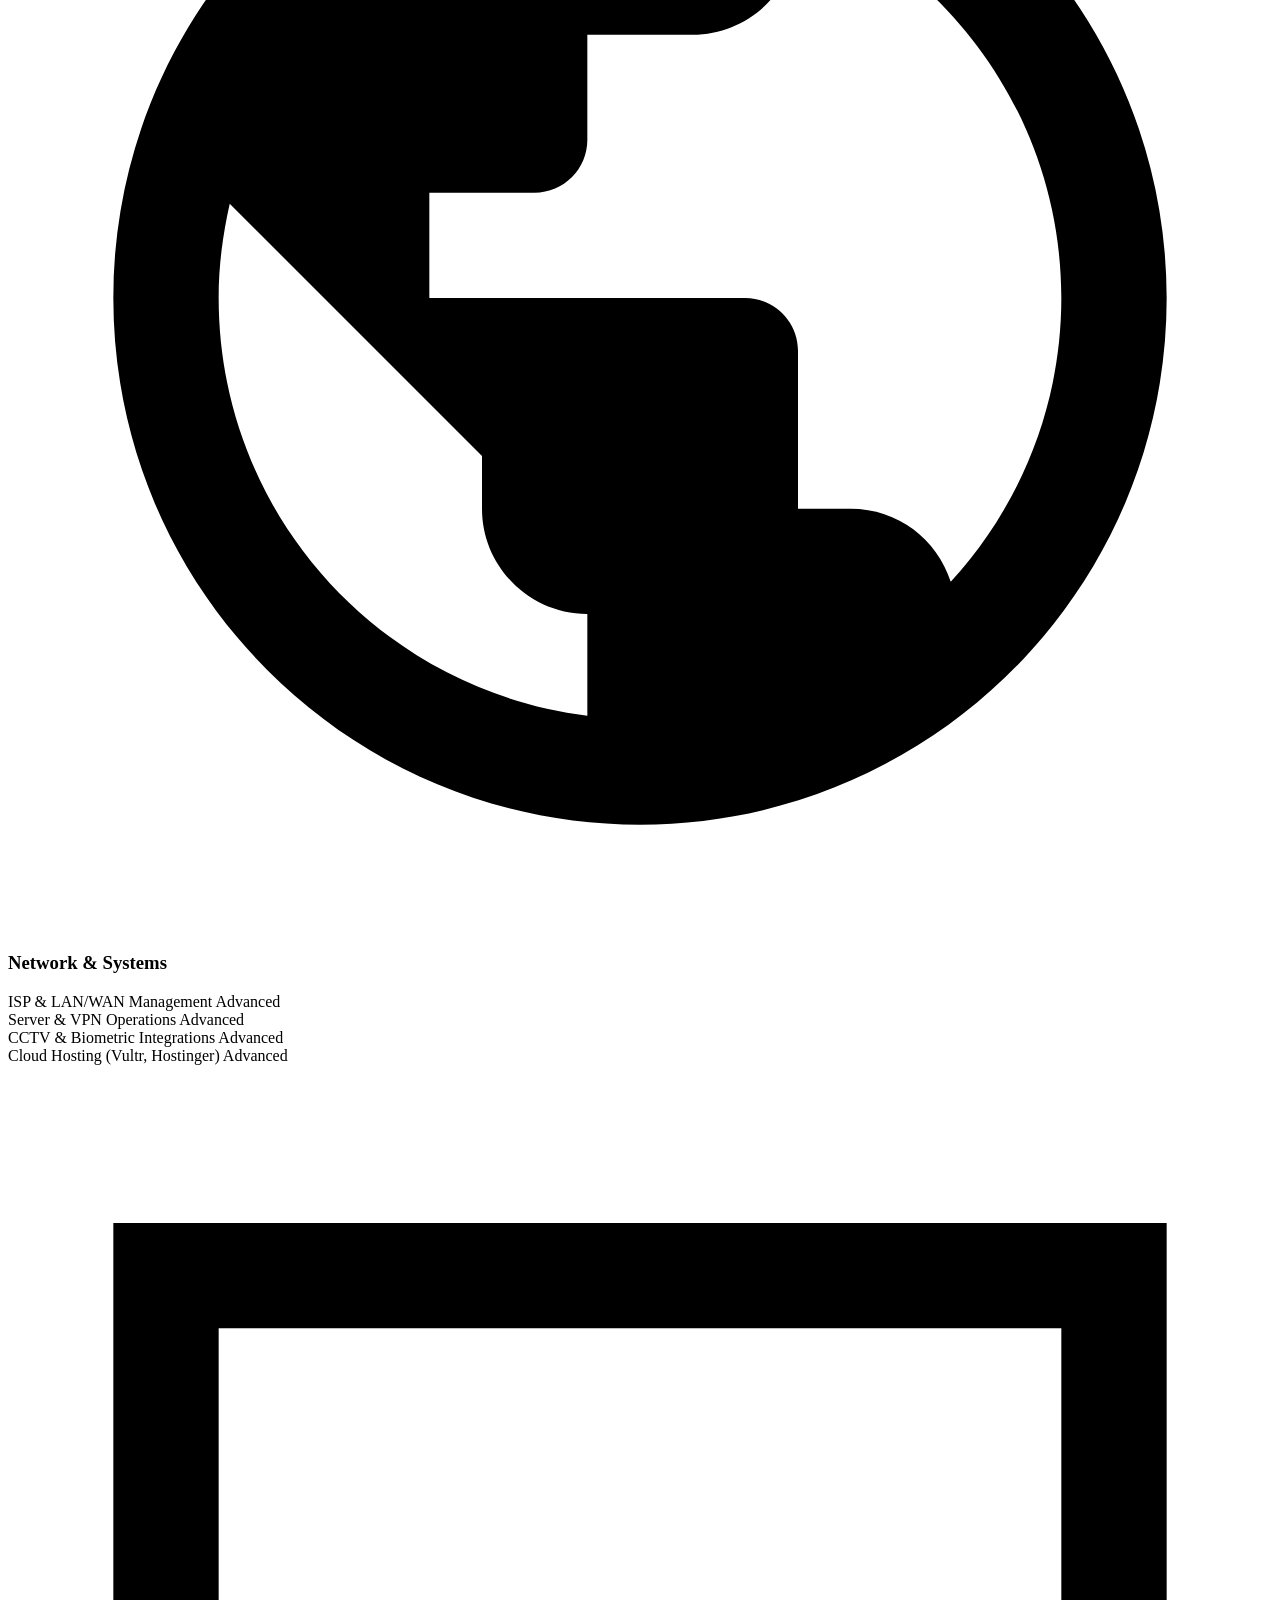
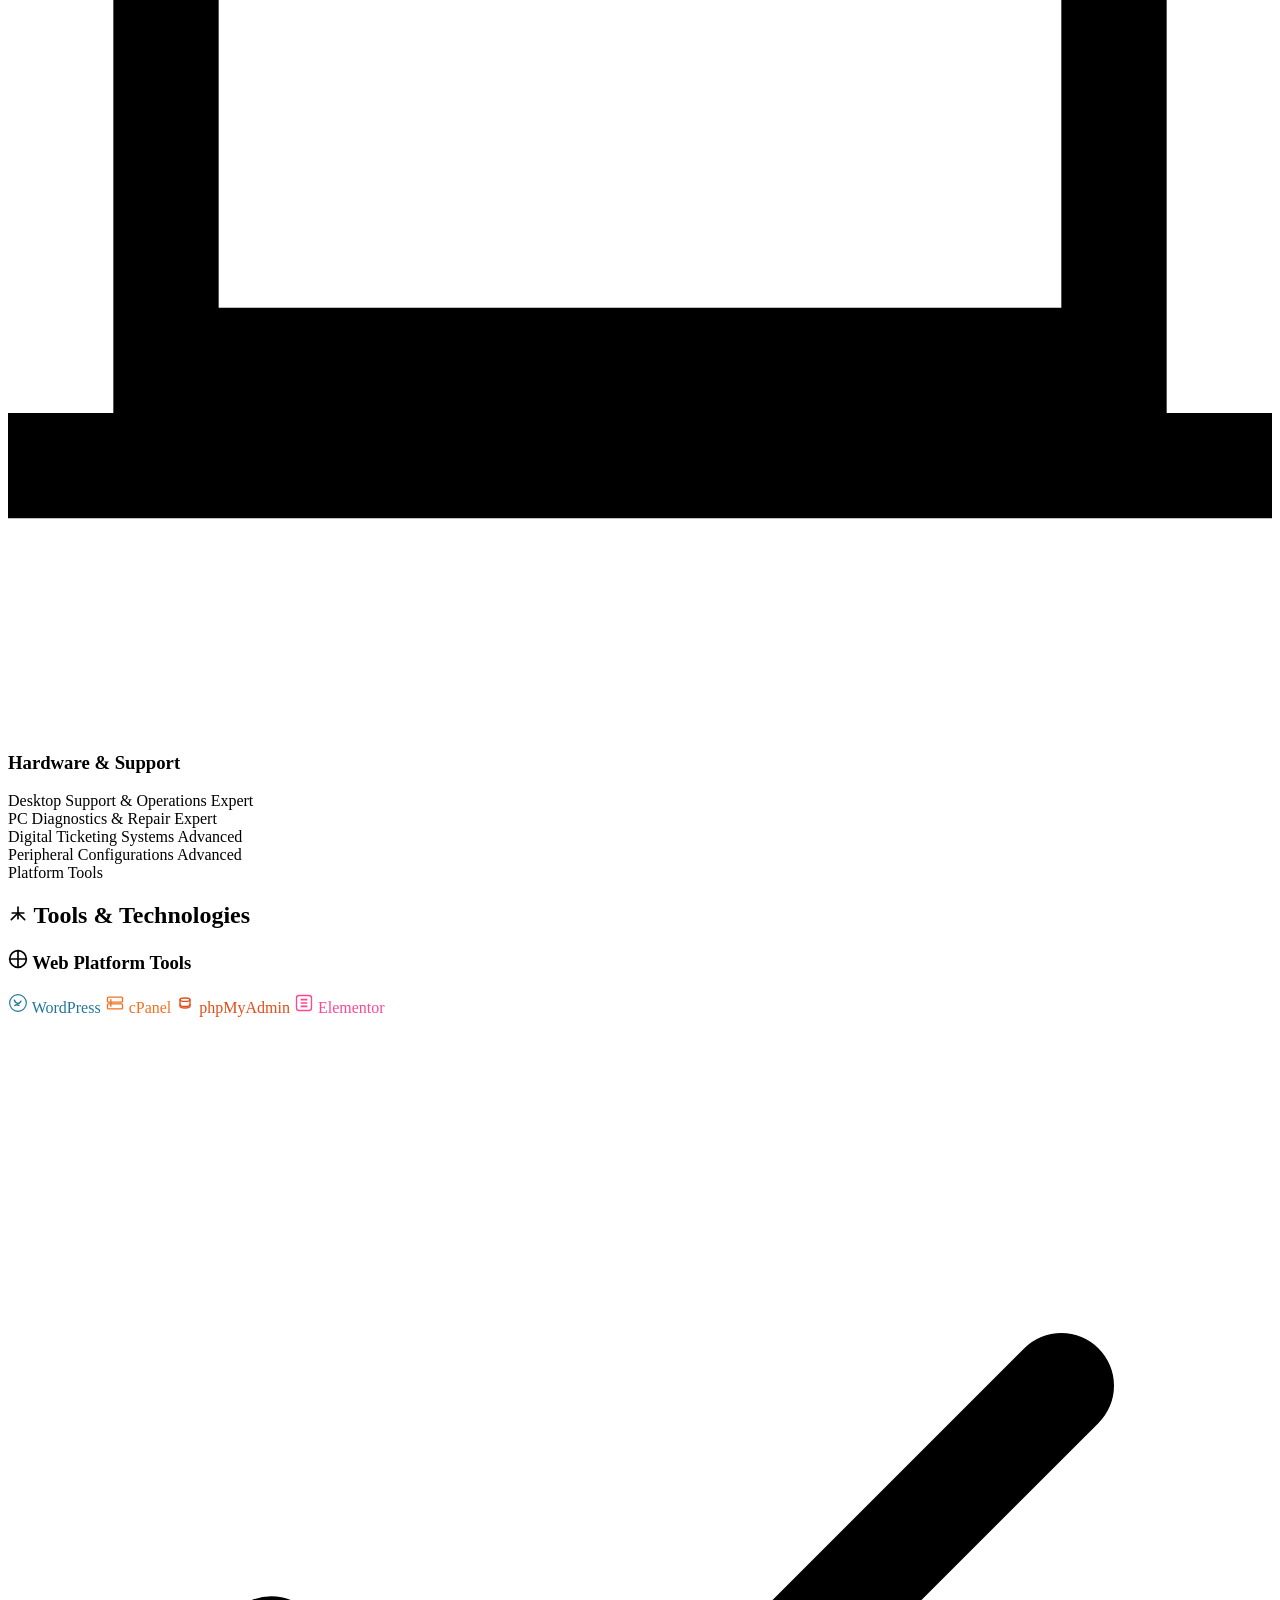
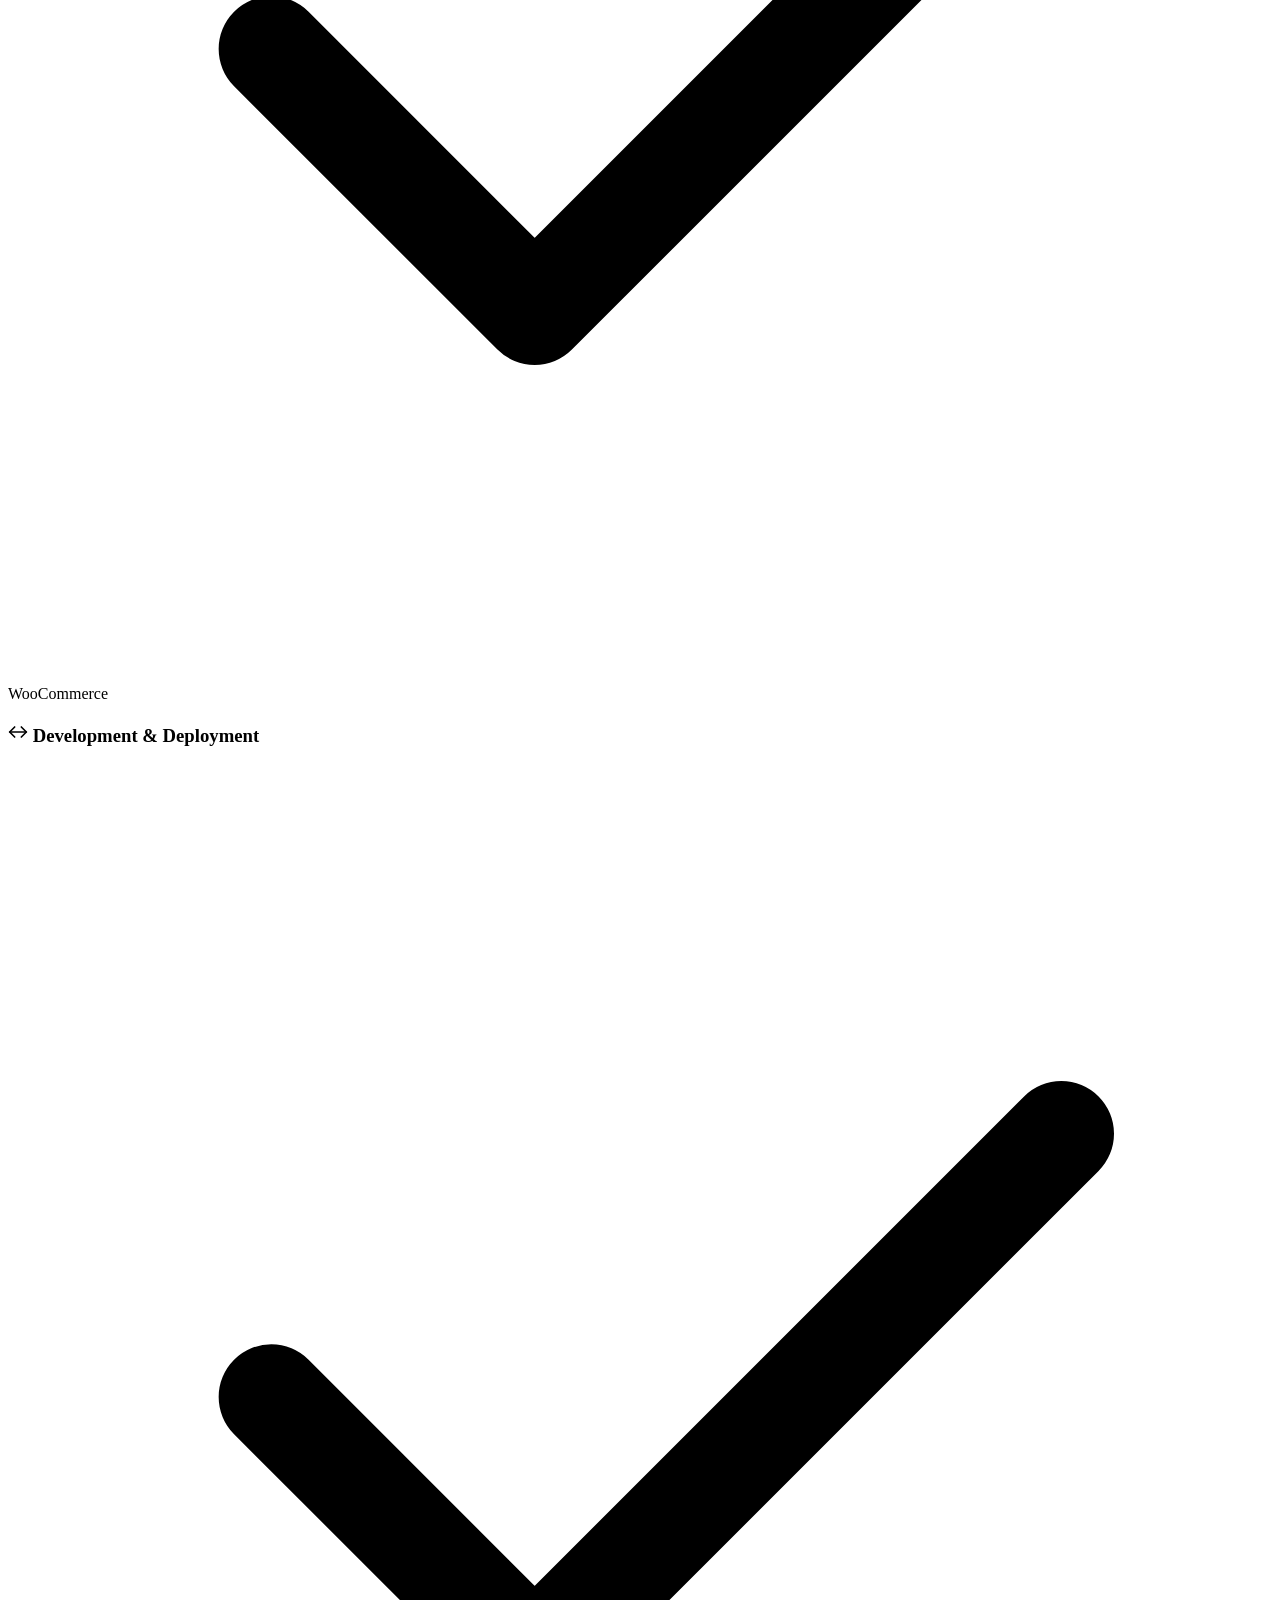
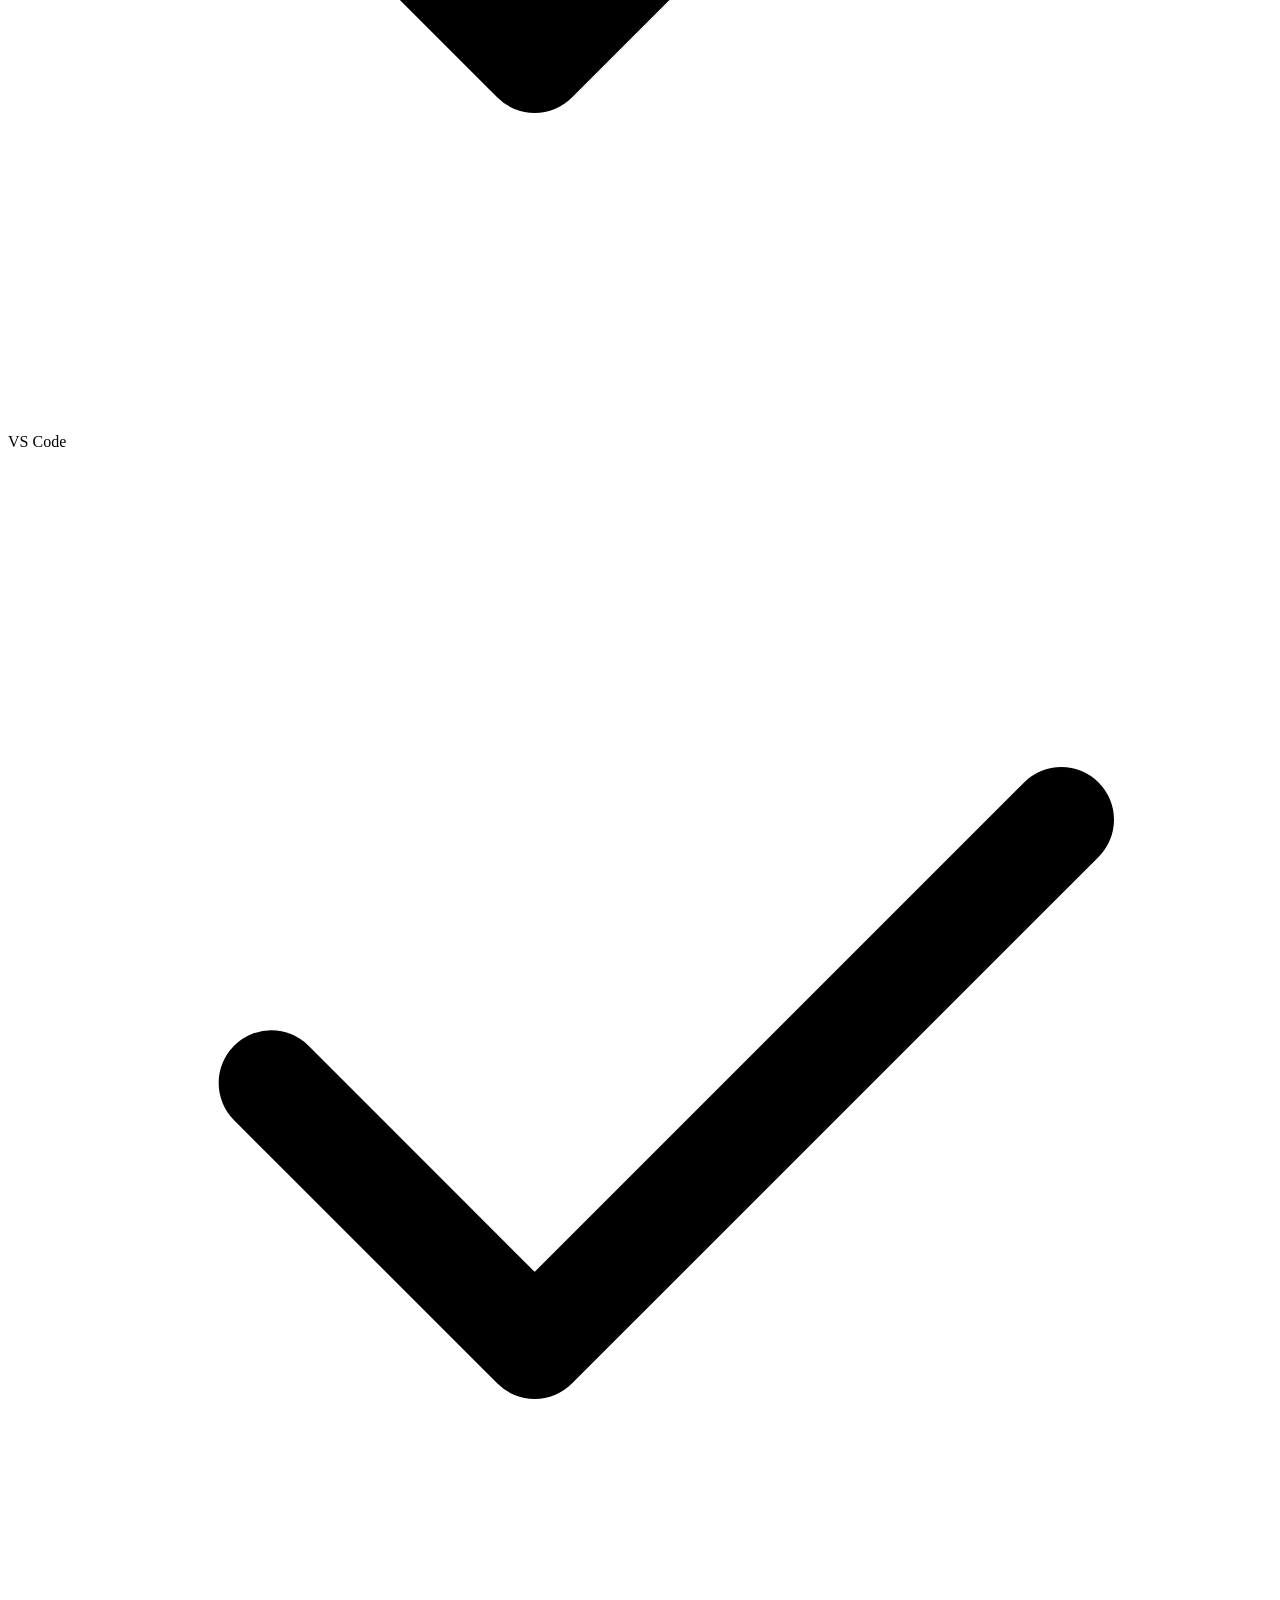
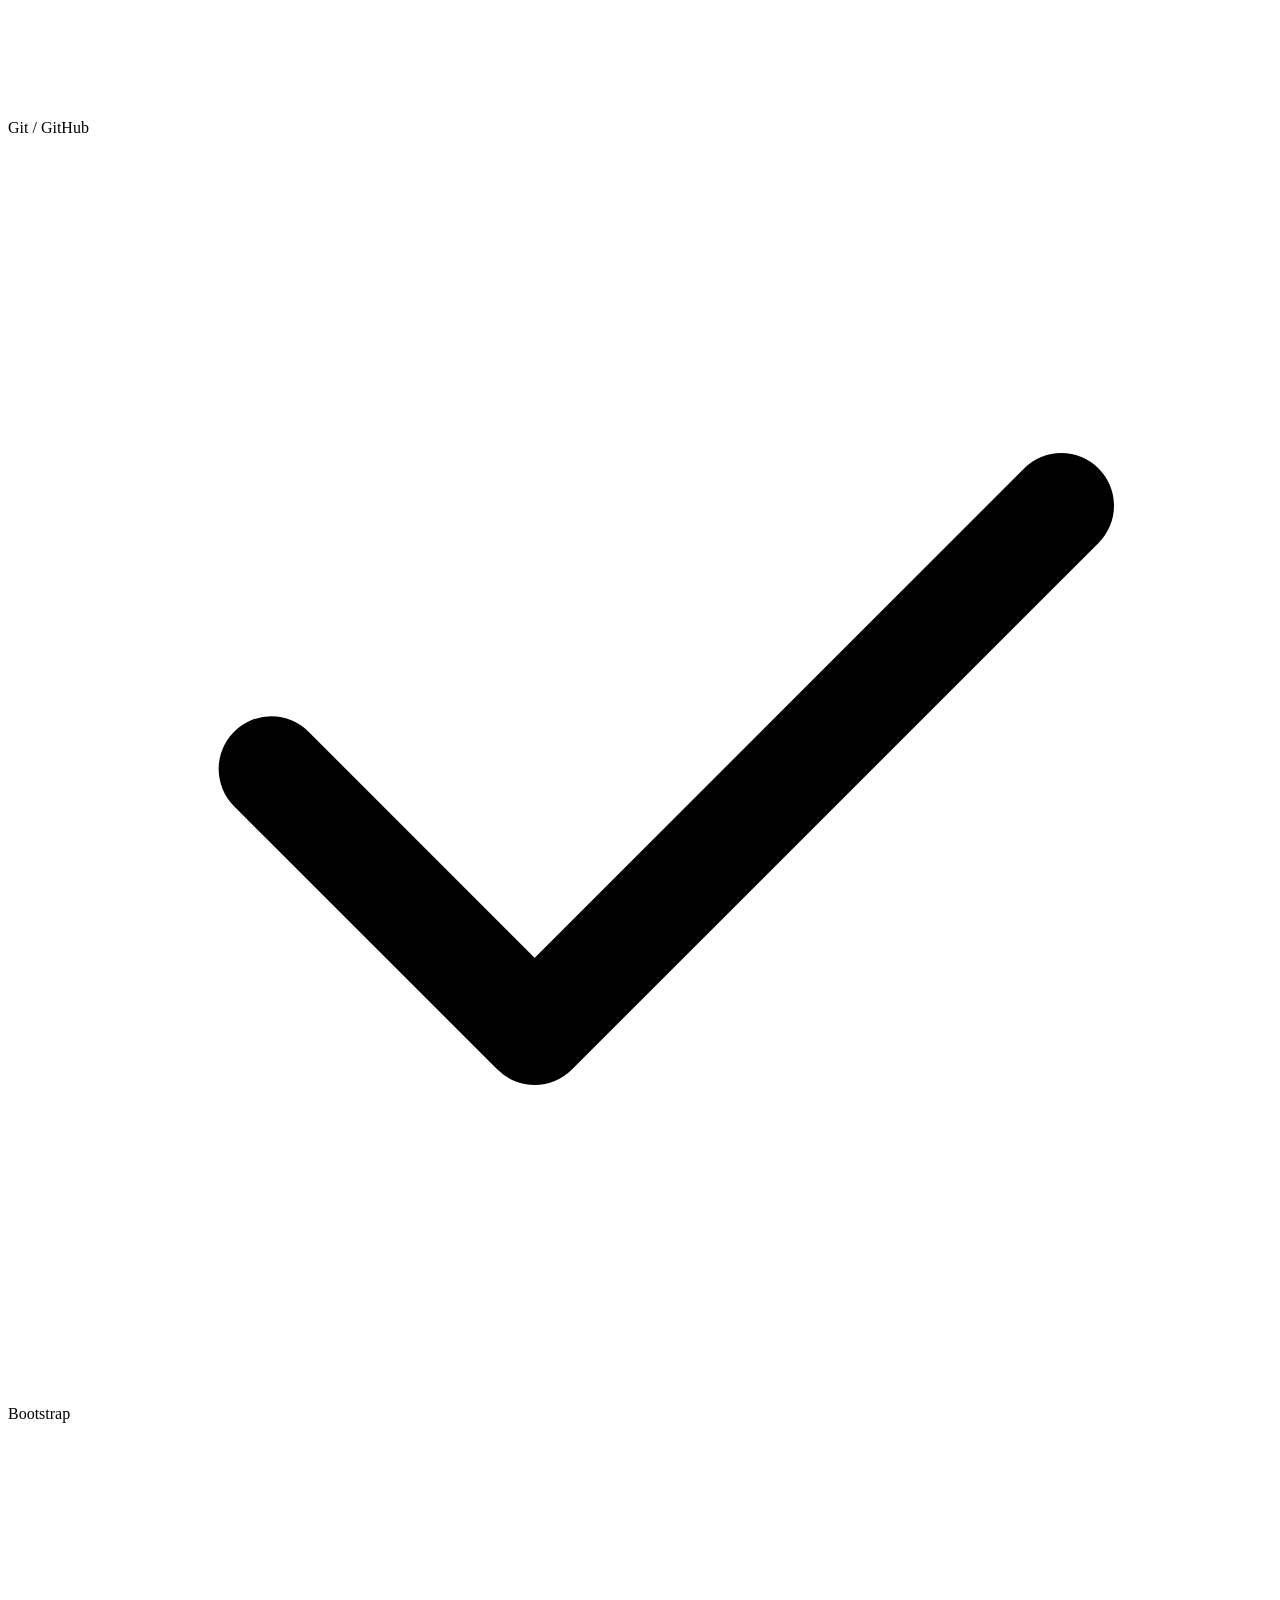
==== commit ff6f4148: "Update index.html" ====
--- a/index.html
+++ b/index.html
@@ -14,7 +14,7 @@
     <header class="header" id="header">
         <div class="container">
             <a href="#hero" class="logo" id="nav-logo">
-                <span class="logo-text"><span>JUSAN</span>SINGSON</span>
+                <span class="logo-text"><span>MY</span> PORTFOLIO</span>
                 <span class="logo-dot"></span>
             </a>
             
